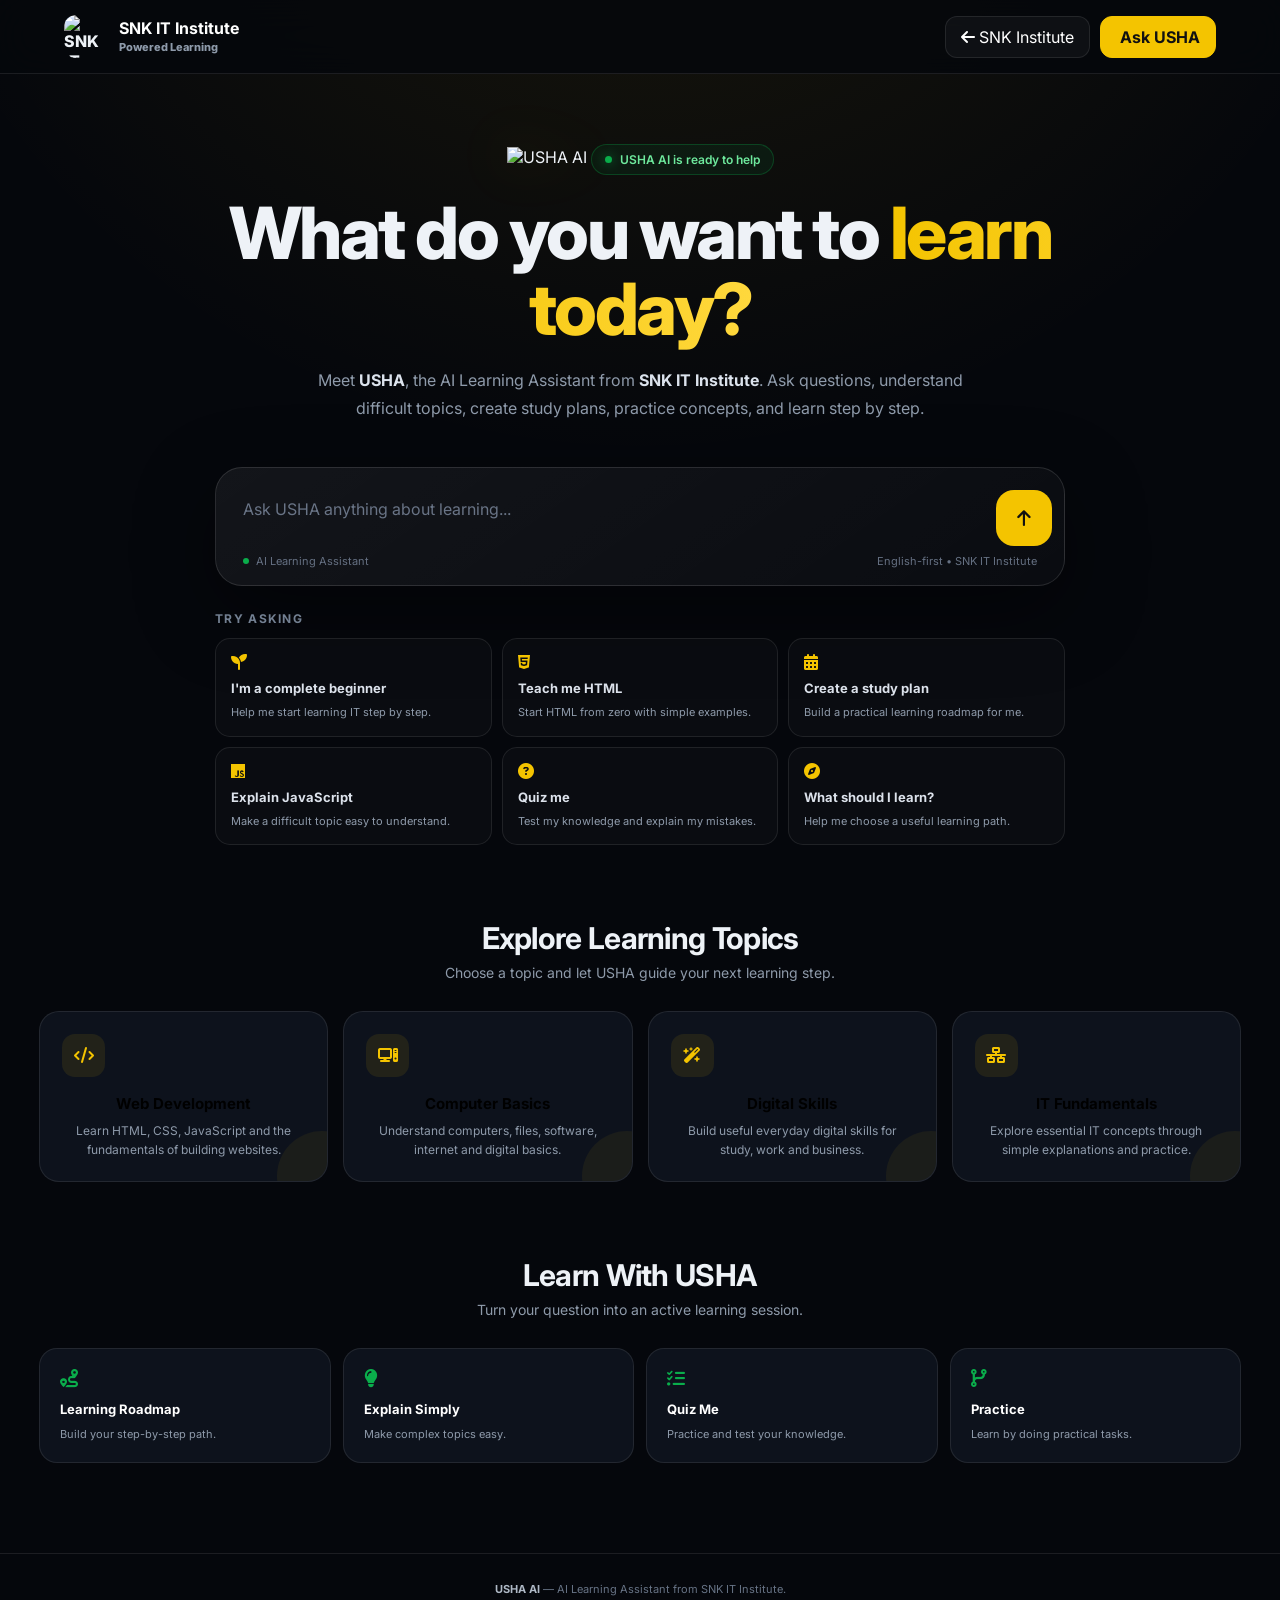
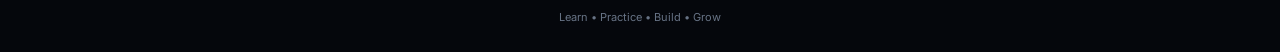
==== usha.html @ 37fba4f7 "Create usha.html" ====
<!DOCTYPE html>
<html lang="en">
<head>
  <meta charset="UTF-8">
  <meta name="viewport" content="width=device-width, initial-scale=1.0">

  <title>USHA AI — SNK IT Institute</title>

  <meta
    name="description"
    content="USHA AI is the AI Learning Assistant from SNK IT Institute."
  >

  <link rel="icon"
    href="https://github.com/yourdocuments/products/blob/main/ushaicon.svg?raw=true"
  >

  <!-- Google Fonts -->
  <link rel="preconnect" href="https://fonts.googleapis.com">
  <link rel="preconnect" href="https://fonts.gstatic.com" crossorigin>

  <link
    href="https://fonts.googleapis.com/css2?family=Hind+Siliguri:wght@400;500;600;700&family=Inter:wght@400;500;600;700;800&display=swap"
    rel="stylesheet"
  >

  <!-- Font Awesome -->
  <link
    rel="stylesheet"
    href="https://cdnjs.cloudflare.com/ajax/libs/font-awesome/6.5.2/css/all.min.css"
  >

  <style>
    :root {
      --bg: #05070c;
      --bg-soft: #090d15;
      --panel: #0d121c;
      --panel-2: #111824;
      --border: rgba(255,255,255,0.09);

      --yellow: #f4c400;
      --yellow-soft: #ffd83d;

      --green: #0aad4b;
      --green-dark: #078d3d;

      --white: #ffffff;
      --text: #eef2f7;
      --muted: #8e9aaa;

      --shadow:
        0 25px 80px rgba(0,0,0,0.45);

      --radius: 24px;
    }

    * {
      box-sizing: border-box;
      margin: 0;
      padding: 0;
    }

    html {
      scroll-behavior: smooth;
    }

    body {
      font-family: "Inter", "Hind Siliguri", sans-serif;
      background:
        radial-gradient(
          circle at 50% -20%,
          rgba(244,196,0,0.10),
          transparent 38%
        ),
        var(--bg);
      color: var(--text);
      min-height: 100vh;
      overflow-x: hidden;
    }

    button,
    input,
    textarea {
      font: inherit;
    }

    button {
      cursor: pointer;
    }

    a {
      color: inherit;
      text-decoration: none;
    }

    /* =========================
       TOP HEADER
    ========================== */

    .top-header {
      height: 74px;
      display: flex;
      align-items: center;
      justify-content: space-between;
      padding: 0 5%;
      border-bottom: 1px solid var(--border);
      background: rgba(5,7,12,0.86);
      backdrop-filter: blur(18px);
      position: sticky;
      top: 0;
      z-index: 1000;
    }

    .brand {
      display: flex;
      align-items: center;
      gap: 12px;
      font-weight: 800;
    }

    .brand-logo {
      width: 43px;
      height: 43px;
      object-fit: contain;
      border-radius: 12px;
    }

    .brand-text {
      display: flex;
      flex-direction: column;
      line-height: 1.1;
    }

    .brand-text strong {
      font-size: 16px;
      color: var(--white);
    }

    .brand-text span {
      font-size: 11px;
      color: var(--muted);
      margin-top: 4px;
    }

    .header-actions {
      display: flex;
      align-items: center;
      gap: 10px;
    }

    .header-btn {
      border: 1px solid var(--border);
      background: rgba(255,255,255,0.04);
      color: var(--white);
      border-radius: 12px;
      padding: 10px 15px;
      transition: 0.25s;
    }

    .header-btn:hover {
      border-color: rgba(244,196,0,0.45);
      background: rgba(244,196,0,0.08);
    }

    .header-btn.yellow {
      background: var(--yellow);
      color: #111;
      border-color: var(--yellow);
      font-weight: 700;
    }

    /* =========================
       HERO
    ========================== */

    .usha-main {
      max-width: 1250px;
      margin: auto;
      padding: 70px 24px 90px;
    }

    .hero {
      text-align: center;
      max-width: 900px;
      margin: auto;
    }

    .usha-avatar-large {
      width: 92px;
      height: 92px;
      object-fit: contain;
      margin-bottom: 22px;
      filter:
        drop-shadow(0 0 25px rgba(244,196,0,0.18));
    }

    .online-pill {
      display: inline-flex;
      align-items: center;
      gap: 8px;
      padding: 7px 13px;
      border: 1px solid rgba(10,173,75,0.28);
      background: rgba(10,173,75,0.08);
      color: #6ee99d;
      border-radius: 999px;
      font-size: 12px;
      font-weight: 600;
      margin-bottom: 20px;
    }

    .online-dot {
      width: 7px;
      height: 7px;
      background: var(--green);
      border-radius: 50%;
      box-shadow: 0 0 12px rgba(10,173,75,0.8);
    }

    .hero h1 {
      font-size: clamp(38px, 6vw, 72px);
      line-height: 1.05;
      letter-spacing: -2.5px;
      font-weight: 800;
      margin-bottom: 20px;
    }

    .hero h1 span {
      background: linear-gradient(
        90deg,
        var(--yellow),
        var(--yellow-soft)
      );
      -webkit-background-clip: text;
      background-clip: text;
      color: transparent;
    }

    .hero-description {
      color: var(--muted);
      max-width: 690px;
      margin: auto;
      line-height: 1.75;
      font-size: 16px;
    }

    .hero-description strong {
      color: #dce3ed;
    }

    /* =========================
       ASK BOX
    ========================== */

    .ask-section {
      max-width: 850px;
      margin: 45px auto 0;
    }

    .ask-box {
      background:
        linear-gradient(
          145deg,
          rgba(255,255,255,0.06),
          rgba(255,255,255,0.025)
        );
      border: 1px solid rgba(255,255,255,0.12);
      border-radius: 27px;
      padding: 12px;
      box-shadow: var(--shadow);
      transition: 0.3s;
    }

    .ask-box:focus-within {
      border-color: rgba(244,196,0,0.45);
      box-shadow:
        0 25px 90px rgba(0,0,0,0.55),
        0 0 0 4px rgba(244,196,0,0.05);
    }

    .ask-input-row {
      display: flex;
      gap: 10px;
      align-items: flex-end;
    }

    #mainQuestion {
      width: 100%;
      min-height: 66px;
      max-height: 170px;
      resize: none;
      background: transparent;
      border: none;
      outline: none;
      color: var(--white);
      padding: 17px 15px;
      line-height: 1.5;
      font-size: 16px;
    }

    #mainQuestion::placeholder {
      color: #697486;
    }

    .ask-button {
      flex-shrink: 0;
      width: 56px;
      height: 56px;
      border: none;
      border-radius: 18px;
      background: var(--yellow);
      color: #111;
      font-size: 18px;
      transition: 0.25s;
    }

    .ask-button:hover {
      background: var(--yellow-soft);
      transform: translateY(-2px);
    }

    .ask-footer {
      display: flex;
      justify-content: space-between;
      align-items: center;
      padding: 8px 15px 5px;
      color: #657082;
      font-size: 11px;
    }

    .ask-footer-left {
      display: flex;
      align-items: center;
      gap: 7px;
    }

    .mini-green-dot {
      width: 6px;
      height: 6px;
      background: var(--green);
      border-radius: 50%;
    }

    /* =========================
       SUGGESTIONS
    ========================== */

    .suggestions {
      margin-top: 25px;
    }

    .section-label {
      color: #738092;
      font-size: 12px;
      text-transform: uppercase;
      letter-spacing: 1.3px;
      margin-bottom: 12px;
      font-weight: 700;
    }

    .suggestion-grid {
      display: grid;
      grid-template-columns: repeat(3, 1fr);
      gap: 10px;
    }

    .suggestion {
      text-align: left;
      border: 1px solid var(--border);
      background: rgba(255,255,255,0.025);
      color: #dce2eb;
      border-radius: 15px;
      padding: 15px;
      min-height: 78px;
      transition: 0.25s;
    }

    .suggestion:hover {
      background: rgba(244,196,0,0.06);
      border-color: rgba(244,196,0,0.25);
      transform: translateY(-2px);
    }

    .suggestion i {
      color: var(--yellow);
      margin-bottom: 10px;
      display: block;
    }

    .suggestion strong {
      display: block;
      font-size: 13px;
      margin-bottom: 4px;
    }

    .suggestion span {
      color: var(--muted);
      font-size: 11px;
      line-height: 1.4;
    }

    /* =========================
       TOPICS
    ========================== */

    .topics-section {
      margin-top: 75px;
    }

    .section-heading {
      text-align: center;
      margin-bottom: 30px;
    }

    .section-heading h2 {
      font-size: 30px;
      margin-bottom: 8px;
      letter-spacing: -0.7px;
    }

    .section-heading p {
      color: var(--muted);
      font-size: 14px;
    }

    .topic-grid {
      display: grid;
      grid-template-columns: repeat(4, 1fr);
      gap: 15px;
    }

    .topic-card {
      background: var(--panel);
      border: 1px solid var(--border);
      border-radius: 20px;
      padding: 22px;
      min-height: 170px;
      transition: 0.3s;
      position: relative;
      overflow: hidden;
    }

    .topic-card::after {
      content: "";
      position: absolute;
      width: 90px;
      height: 90px;
      right: -40px;
      bottom: -40px;
      border-radius: 50%;
      background: rgba(244,196,0,0.06);
    }

    .topic-card:hover {
      transform: translateY(-4px);
      border-color: rgba(244,196,0,0.25);
    }

    .topic-icon {
      width: 43px;
      height: 43px;
      border-radius: 13px;
      display: flex;
      align-items: center;
      justify-content: center;
      background: rgba(244,196,0,0.09);
      color: var(--yellow);
      margin-bottom: 17px;
    }

    .topic-card h3 {
      font-size: 15px;
      margin-bottom: 8px;
    }

    .topic-card p {
      color: var(--muted);
      font-size: 12px;
      line-height: 1.6;
    }

    /* =========================
       LEARNING ACTIONS
    ========================== */

    .actions-section {
      margin-top: 75px;
    }

    .action-grid {
      display: grid;
      grid-template-columns: repeat(4, 1fr);
      gap: 12px;
    }

    .learning-action {
      border: 1px solid var(--border);
      background: var(--panel);
      color: var(--white);
      padding: 20px;
      border-radius: 18px;
      text-align: left;
      transition: 0.25s;
    }

    .learning-action:hover {
      border-color: rgba(10,173,75,0.35);
      background: rgba(10,173,75,0.05);
    }

    .learning-action i {
      color: var(--green);
      font-size: 18px;
      margin-bottom: 13px;
    }

    .learning-action strong {
      display: block;
      font-size: 13px;
      margin-bottom: 5px;
    }

    .learning-action span {
      color: var(--muted);
      font-size: 11px;
    }

    /* =========================
       RECENT QUESTIONS
    ========================== */

    .recent-section {
      margin-top: 75px;
      display: none;
    }

    .recent-section.visible {
      display: block;
    }

    .recent-list {
      display: grid;
      gap: 10px;
    }

    .recent-item {
      display: flex;
      align-items: center;
      gap: 13px;
      background: var(--panel);
      border: 1px solid var(--border);
      padding: 14px;
      border-radius: 15px;
      cursor: pointer;
      transition: 0.2s;
    }

    .recent-item:hover {
      border-color: rgba(244,196,0,0.25);
    }

    .recent-icon {
      width: 36px;
      height: 36px;
      flex-shrink: 0;
      border-radius: 11px;
      background: rgba(244,196,0,0.08);
      color: var(--yellow);
      display: flex;
      align-items: center;
      justify-content: center;
    }

    .recent-question {
      font-size: 13px;
      color: #dce3ec;
      white-space: nowrap;
      overflow: hidden;
      text-overflow: ellipsis;
    }

    /* =========================
       CHAT OVERLAY
    ========================== */

    .chat-overlay {
      position: fixed;
      inset: 0;
      background: rgba(0,0,0,0.72);
      backdrop-filter: blur(10px);
      z-index: 5000;
      display: none;
      align-items: center;
      justify-content: center;
      padding: 25px;
    }

    .chat-overlay.active {
      display: flex;
    }

    .chat-window {
      width: min(950px, 100%);
      height: min(720px, 92vh);
      background: #0a0e15;
      border: 1px solid rgba(255,255,255,0.11);
      border-radius: 27px;
      overflow: hidden;
      box-shadow:
        0 35px 120px rgba(0,0,0,0.65);
      display: flex;
      flex-direction: column;
    }

    .chat-header {
      min-height: 72px;
      padding: 12px 18px;
      display: flex;
      align-items: center;
      justify-content: space-between;
      border-bottom: 1px solid var(--border);
      background: rgba(255,255,255,0.025);
    }

    .chat-brand {
      display: flex;
      align-items: center;
      gap: 11px;
    }

    .chat-avatar {
      width: 45px;
      height: 45px;
      object-fit: contain;
      border-radius: 12px;
    }

    .chat-title strong {
      display: block;
      font-size: 14px;
    }

    .chat-title span {
      display: flex;
      align-items: center;
      gap: 6px;
      color: #65db91;
      font-size: 10px;
      margin-top: 4px;
    }

    .chat-online {
      width: 6px;
      height: 6px;
      background: var(--green);
      border-radius: 50%;
    }

    .chat-header-actions {
      display: flex;
      gap: 7px;
    }

    .icon-button {
      width: 38px;
      height: 38px;
      border: 1px solid var(--border);
      background: rgba(255,255,255,0.04);
      color: #b7c0cd;
      border-radius: 11px;
      transition: 0.2s;
    }

    .icon-button:hover {
      color: white;
      background: rgba(255,255,255,0.08);
    }

    .icon-button.close:hover {
      color: #ff7777;
    }

    .chat-content {
      flex: 1;
      min-height: 0;
      display: flex;
    }

    .chat-side {
      width: 245px;
      border-right: 1px solid var(--border);
      padding: 18px;
      overflow-y: auto;
      background: rgba(255,255,255,0.015);
    }

    .chat-side-title {
      font-size: 10px;
      color: #697586;
      text-transform: uppercase;
      letter-spacing: 1px;
      margin-bottom: 11px;
      font-weight: 700;
    }

    .side-prompt {
      width: 100%;
      text-align: left;
      border: 1px solid var(--border);
      background: rgba(255,255,255,0.025);
      color: #cbd3df;
      padding: 11px;
      border-radius: 11px;
      margin-bottom: 7px;
      font-size: 11px;
      line-height: 1.4;
      transition: 0.2s;
    }

    .side-prompt:hover {
      border-color: rgba(244,196,0,0.25);
      color: white;
    }

    .chat-area {
      flex: 1;
      min-width: 0;
      display: flex;
      flex-direction: column;
    }

    .messages {
      flex: 1;
      overflow-y: auto;
      padding: 25px;
      scroll-behavior: smooth;
    }

    .message {
      display: flex;
      margin-bottom: 18px;
      animation: messageIn 0.25s ease;
    }

    @keyframes messageIn {
      from {
        opacity: 0;
        transform: translateY(7px);
      }

      to {
        opacity: 1;
        transform: translateY(0);
      }
    }

    .message.user {
      justify-content: flex-end;
    }

    .message-inner {
      max-width: 78%;
      display: flex;
      gap: 10px;
    }

    .message.user .message-inner {
      flex-direction: row-reverse;
    }

    .message-avatar {
      width: 32px;
      height: 32px;
      flex-shrink: 0;
      border-radius: 9px;
      object-fit: contain;
      background: rgba(255,255,255,0.04);
    }

    .message-bubble {
      background: #121925;
      border: 1px solid var(--border);
      border-radius: 16px;
      border-top-left-radius: 5px;
      padding: 12px 14px;
      color: #dfe6ef;
      line-height: 1.65;
      font-size: 13px;
    }

    .message.user .message-bubble {
      background: var(--yellow);
      color: #111;
      border-color: var(--yellow);
      border-radius: 16px;
      border-top-right-radius: 5px;
    }

    .message-bubble strong {
      color: white;
    }

    .message.user .message-bubble strong {
      color: #111;
    }

    .message-bubble ul {
      margin: 8px 0 4px 18px;
    }

    .message-bubble li {
      margin-bottom: 4px;
    }

    .message-time {
      font-size: 9px;
      color: #697586;
      margin-top: 5px;
    }

    .message.user .message-time {
      text-align: right;
    }

    /* =========================
       LEARNING CARD INSIDE CHAT
    ========================== */

    .learning-card {
      margin-top: 12px;
      background: rgba(244,196,0,0.055);
      border: 1px solid rgba(244,196,0,0.18);
      border-radius: 14px;
      padding: 13px;
    }

    .learning-card-title {
      font-weight: 700;
      font-size: 12px;
      color: var(--yellow-soft);
      margin-bottom: 7px;
    }

    .learning-card p {
      font-size: 11px;
      color: #aeb8c6;
      line-height: 1.5;
    }

    .chat-action-row {
      display: flex;
      flex-wrap: wrap;
      gap: 7px;
      margin-top: 10px;
    }

    .chat-action {
      border: 1px solid rgba(255,255,255,0.1);
      background: rgba(255,255,255,0.04);
      color: #dbe2ec;
      padding: 7px 10px;
      border-radius: 9px;
      font-size: 10px;
      transition: 0.2s;
    }

    .chat-action:hover {
      background: rgba(10,173,75,0.08);
      border-color: rgba(10,173,75,0.25);
    }

    /* =========================
       TYPING
    ========================== */

    .typing {
      display: none;
      align-items: center;
      gap: 5px;
      color: #788497;
      font-size: 11px;
      margin: 0 0 15px 42px;
    }

    .typing.active {
      display: flex;
    }

    .typing-dot {
      width: 5px;
      height: 5px;
      background: #7b8797;
      border-radius: 50%;
      animation: typing 1s infinite;
    }

    .typing-dot:nth-child(2) {
      animation-delay: 0.15s;
    }

    .typing-dot:nth-child(3) {
      animation-delay: 0.3s;
    }

    @keyframes typing {
      0%, 60%, 100% {
        transform: translateY(0);
      }

      30% {
        transform: translateY(-4px);
      }
    }

    /* =========================
       CHAT INPUT
    ========================== */

    .chat-input-wrap {
      padding: 14px 18px 17px;
      border-top: 1px solid var(--border);
      background: rgba(255,255,255,0.018);
    }

    .chat-input-box {
      display: flex;
      align-items: flex-end;
      gap: 8px;
      border: 1px solid var(--border);
      background: #0e141e;
      border-radius: 15px;
      padding: 7px;
    }

    #chatInput {
      flex: 1;
      min-width: 0;
      min-height: 42px;
      max-height: 120px;
      resize: none;
      border: none;
      outline: none;
      background: transparent;
      color: white;
      padding: 11px;
      line-height: 1.5;
      font-size: 13px;
    }

    #chatInput::placeholder {
      color: #687386;
    }

    .send-chat {
      width: 42px;
      height: 42px;
      border: none;
      border-radius: 11px;
      background: var(--yellow);
      color: #111;
      flex-shrink: 0;
    }

    .send-chat:hover {
      background: var(--yellow-soft);
    }

    .chat-disclaimer {
      color: #596575;
      text-align: center;
      font-size: 9px;
      margin-top: 7px;
    }

    /* =========================
       FOOTER
    ========================== */

    footer {
      border-top: 1px solid var(--border);
      padding: 28px 20px;
      text-align: center;
      color: #677385;
      font-size: 11px;
    }

    footer strong {
      color: #aeb8c5;
    }

    /* =========================
       MOBILE
    ========================== */

    @media (max-width: 900px) {

      .topic-grid {
        grid-template-columns: repeat(2, 1fr);
      }

      .action-grid {
        grid-template-columns: repeat(2, 1fr);
      }

      .chat-side {
        display: none;
      }
    }

    @media (max-width: 650px) {

      .top-header {
        height: 65px;
        padding: 0 16px;
      }

      .brand-logo {
        width: 38px;
        height: 38px;
      }

      .brand-text strong {
        font-size: 13px;
      }

      .brand-text span {
        font-size: 9px;
      }

      .header-btn {
        padding: 8px 10px;
        font-size: 11px;
      }

      .header-btn:first-child {
        display: none;
      }

      .usha-main {
        padding: 50px 15px 65px;
      }

      .hero h1 {
        letter-spacing: -1.5px;
      }

      .hero-description {
        font-size: 14px;
      }

      .ask-section {
        margin-top: 32px;
      }

      .suggestion-grid {
        grid-template-columns: 1fr;
      }

      .suggestion {
        min-height: auto;
      }

      .topic-grid {
        grid-template-columns: 1fr;
      }

      .action-grid {
        grid-template-columns: 1fr 1fr;
      }

      .chat-overlay {
        padding: 0;
      }

      .chat-window {
        width: 100%;
        height: 100%;
        max-height: none;
        border-radius: 0;
        border: none;
      }

      .messages {
        padding: 18px 13px;
      }

      .message-inner {
        max-width: 88%;
      }

      .chat-input-wrap {
        padding: 10px;
      }

      .chat-header {
        min-height: 65px;
      }
    }

    @media (max-width: 420px) {

      .action-grid {
        grid-template-columns: 1fr;
      }

      .usha-avatar-large {
        width: 78px;
        height: 78px;
      }

      .hero h1 {
        font-size: 38px;
      }
    }

    /* =========================
       SCROLLBAR
    ========================== */

    ::-webkit-scrollbar {
      width: 7px;
      height: 7px;
    }

    ::-webkit-scrollbar-track {
      background: transparent;
    }

    ::-webkit-scrollbar-thumb {
      background: #252e3b;
      border-radius: 20px;
    }

    ::-webkit-scrollbar-thumb:hover {
      background: #343f50;
    }
  </style>
</head>

<body>

  <!-- =========================
       HEADER
  ========================== -->

  <header class="top-header">

    <a href="index.html" class="brand">

      <img
        class="brand-logo"
        src="https://github.com/yourdocuments/products/blob/main/snk%20itlogo%20tn.svg?raw=true"
        alt="SNK IT Institute"
      >

      <div class="brand-text">
        <strong>SNK IT Institute</strong>
        <span>Powered Learning</span>
      </div>

    </a>

    <div class="header-actions">

      <button
        class="header-btn"
        onclick="goBackToSNK()"
      >
        <i class="fa-solid fa-arrow-left"></i>
        SNK Institute
      </button>

      <button
        class="header-btn yellow"
        onclick="openUSHA()"
      >
        <i class="fa-solid fa-sparkles"></i>
        Ask USHA
      </button>

    </div>

  </header>


  <!-- =========================
       MAIN
  ========================== -->

  <main class="usha-main">

    <!-- HERO -->

    <section class="hero">

      <img
        class="usha-avatar-large"
        src="https://github.com/yourdocuments/products/blob/main/ushaicon.svg?raw=true"
        alt="USHA AI"
      >

      <div class="online-pill">
        <span class="online-dot"></span>
        USHA AI is ready to help
      </div>

      <h1>
        What do you want to
        <span>learn today?</span>
      </h1>

      <p class="hero-description">
        Meet <strong>USHA</strong>, the AI Learning Assistant from
        <strong>SNK IT Institute</strong>.
        Ask questions, understand difficult topics, create study plans,
        practice concepts, and learn step by step.
      </p>

    </section>


    <!-- ASK BOX -->

    <section class="ask-section">

      <div class="ask-box">

        <div class="ask-input-row">

          <textarea
            id="mainQuestion"
            rows="1"
            placeholder="Ask USHA anything about learning..."
            aria-label="Ask USHA a question"
          ></textarea>

          <button
            class="ask-button"
            onclick="askFromMain()"
            aria-label="Ask USHA"
          >
            <i class="fa-solid fa-arrow-up"></i>
          </button>

        </div>

        <div class="ask-footer">

          <div class="ask-footer-left">
            <span class="mini-green-dot"></span>
            <span>AI Learning Assistant</span>
          </div>

          <span>English-first • SNK IT Institute</span>

        </div>

      </div>


      <!-- SUGGESTIONS -->

      <div class="suggestions">

        <div class="section-label">
          Try asking
        </div>

        <div class="suggestion-grid">

          <button
            class="suggestion"
            onclick="useSuggestion('I am a complete beginner. How should I start learning IT?')"
          >
            <i class="fa-solid fa-seedling"></i>
            <strong>I'm a complete beginner</strong>
            <span>Help me start learning IT step by step.</span>
          </button>


          <button
            class="suggestion"
            onclick="useSuggestion('Teach me HTML from the beginning.')"
          >
            <i class="fa-brands fa-html5"></i>
            <strong>Teach me HTML</strong>
            <span>Start HTML from zero with simple examples.</span>
          </button>


          <button
            class="suggestion"
            onclick="useSuggestion('Create a simple study plan for learning web development.')"
          >
            <i class="fa-solid fa-calendar-days"></i>
            <strong>Create a study plan</strong>
            <span>Build a practical learning roadmap for me.</span>
          </button>


          <button
            class="suggestion"
            onclick="useSuggestion('Explain JavaScript in a very simple way.')"
          >
            <i class="fa-brands fa-js"></i>
            <strong>Explain JavaScript</strong>
            <span>Make a difficult topic easy to understand.</span>
          </button>


          <button
            class="suggestion"
            onclick="useSuggestion('Quiz me on basic computer knowledge.')"
          >
            <i class="fa-solid fa-circle-question"></i>
            <strong>Quiz me</strong>
            <span>Test my knowledge and explain my mistakes.</span>
          </button>


          <button
            class="suggestion"
            onclick="useSuggestion('Help me choose what I should learn first.')"
          >
            <i class="fa-solid fa-compass"></i>
            <strong>What should I learn?</strong>
            <span>Help me choose a useful learning path.</span>
          </button>

        </div>

      </div>

    </section>


    <!-- TOPICS -->

    <section class="topics-section">

      <div class="section-heading">

        <h2>Explore Learning Topics</h2>

        <p>
          Choose a topic and let USHA guide your next learning step.
        </p>

      </div>


      <div class="topic-grid">

        <button
          class="topic-card"
          onclick="topicAsk('Web Development')"
        >

          <div class="topic-icon">
            <i class="fa-solid fa-code"></i>
          </div>

          <h3>Web Development</h3>

          <p>
            Learn HTML, CSS, JavaScript and the fundamentals of building websites.
          </p>

        </button>


        <button
          class="topic-card"
          onclick="topicAsk('Computer Basics')"
        >

          <div class="topic-icon">
            <i class="fa-solid fa-computer"></i>
          </div>

          <h3>Computer Basics</h3>

          <p>
            Understand computers, files, software, internet and digital basics.
          </p>

        </button>


        <button
          class="topic-card"
          onclick="topicAsk('Digital Skills')"
        >

          <div class="topic-icon">
            <i class="fa-solid fa-wand-magic-sparkles"></i>
          </div>

          <h3>Digital Skills</h3>

          <p>
            Build useful everyday digital skills for study, work and business.
          </p>

        </button>


        <button
          class="topic-card"
          onclick="topicAsk('IT Fundamentals')"
        >

          <div class="topic-icon">
            <i class="fa-solid fa-network-wired"></i>
          </div>

          <h3>IT Fundamentals</h3>

          <p>
            Explore essential IT concepts through simple explanations and practice.
          </p>

        </button>

      </div>

    </section>


    <!-- LEARNING ACTIONS -->

    <section class="actions-section">

      <div class="section-heading">

        <h2>Learn With USHA</h2>

        <p>
          Turn your question into an active learning session.
        </p>

      </div>


      <div class="action-grid">

        <button
          class="learning-action"
          onclick="useSuggestion('Create a personalized learning roadmap for me.')"
        >
          <i class="fa-solid fa-route"></i>
          <strong>Learning Roadmap</strong>
          <span>Build your step-by-step path.</span>
        </button>


        <button
          class="learning-action"
          onclick="useSuggestion('Explain this topic to me like I am a beginner.')"
        >
          <i class="fa-solid fa-lightbulb"></i>
          <strong>Explain Simply</strong>
          <span>Make complex topics easy.</span>
        </button>


        <button
          class="learning-action"
          onclick="useSuggestion('Quiz me and give me feedback after each answer.')"
        >
          <i class="fa-solid fa-list-check"></i>
          <strong>Quiz Me</strong>
          <span>Practice and test your knowledge.</span>
        </button>


        <button
          class="learning-action"
          onclick="useSuggestion('Give me a practical exercise to practice what I learned.')"
        >
          <i class="fa-solid fa-code-branch"></i>
          <strong>Practice</strong>
          <span>Learn by doing practical tasks.</span>
        </button>

      </div>

    </section>


    <!-- RECENT -->

    <section
      class="recent-section"
      id="recentSection"
    >

      <div class="section-heading">

        <h2>Recent Questions</h2>

        <p>
          Continue from something you asked USHA before.
        </p>

      </div>

      <div
        class="recent-list"
        id="recentList"
      ></div>

    </section>

  </main>


  <!-- =========================
       FOOTER
  ========================== -->

  <footer>

    <strong>USHA AI</strong>
    — AI Learning Assistant from SNK IT Institute.

    <br><br>

    Learn • Practice • Build • Grow

  </footer>


  <!-- =========================
       CHAT OVERLAY
  ========================== -->

  <div
    class="chat-overlay"
    id="chatOverlay"
    onclick="overlayClick(event)"
  >

    <div class="chat-window">

      <!-- CHAT HEADER -->

      <div class="chat-header">

        <div class="chat-brand">

          <img
            class="chat-avatar"
            src="https://github.com/yourdocuments/products/blob/main/ushaicon.svg?raw=true"
            alt="USHA"
          >

          <div class="chat-title">

            <strong>USHA AI</strong>

            <span>
              <span class="chat-online"></span>
              AI Learning Assistant
            </span>

          </div>

        </div>


        <div class="chat-header-actions">

          <button
            class="icon-button"
            onclick="clearChat()"
            title="Clear chat"
          >
            <i class="fa-solid fa-trash"></i>
          </button>

          <button
            class="icon-button close"
            onclick="closeUSHA()"
            title="Close"
          >
            <i class="fa-solid fa-xmark"></i>
          </button>

        </div>

      </div>


      <!-- CHAT CONTENT -->

      <div class="chat-content">

        <!-- SIDE PROMPTS -->

        <aside class="chat-side">

          <div class="chat-side-title">
            Learn with USHA
          </div>


          <button
            class="side-prompt"
            onclick="quickChat('Create a study plan for me.')"
          >
            <i class="fa-solid fa-calendar-days"></i>
            Create a study plan
          </button>


          <button
            class="side-prompt"
            onclick="quickChat('Teach me HTML from zero.')"
          >
            <i class="fa-brands fa-html5"></i>
            Teach me HTML
          </button>


          <button
            class="side-prompt"
            onclick="quickChat('Explain JavaScript simply.')"
          >
            <i class="fa-brands fa-js"></i>
            Explain JavaScript
          </button>


          <button
            class="side-prompt"
            onclick="quickChat('Quiz me on computer basics.')"
          >
            <i class="fa-solid fa-circle-question"></i>
            Quiz me
          </button>


          <button
            class="side-prompt"
            onclick="quickChat('Give me a practical IT exercise.')"
          >
            <i class="fa-solid fa-laptop-code"></i>
            Give me practice
          </button>


          <button
            class="side-prompt"
            onclick="quickChat('I am a beginner. What should I learn first?')"
          >
            <i class="fa-solid fa-route"></i>
            Beginner roadmap
          </button>

        </aside>


        <!-- CHAT AREA -->

        <section class="chat-area">

          <div
            class="messages"
            id="messages"
          ></div>


          <div
            class="typing"
            id="typing"
          >
            <span>USHA is thinking</span>

            <span class="typing-dot"></span>
            <span class="typing-dot"></span>
            <span class="typing-dot"></span>
          </div>


          <!-- CHAT INPUT -->

          <div class="chat-input-wrap">

            <div class="chat-input-box">

              <textarea
                id="chatInput"
                rows="1"
                placeholder="Ask USHA a learning question..."
                aria-label="Chat with USHA"
              ></textarea>

              <button
                class="send-chat"
                onclick="sendChat()"
                aria-label="Send message"
              >
                <i class="fa-solid fa-arrow-up"></i>
              </button>

            </div>

            <div class="chat-disclaimer">
              USHA currently uses a smart learning demo brain.
              Real AI/API integration can be connected later.
            </div>

          </div>

        </section>

      </div>

    </div>

  </div>


  <!-- =========================
       JAVASCRIPT
  ========================== -->

  <script>

    /* =========================
       LINKS
    ========================== */

    const USHA_LINKS = {

      snk:
        "https://snkitinstitute.github.io",

      freeCourse:
        "https://snkguideup.github.io",

      zoom:
        "https://us05web.zoom.us/j/84311190995?pwd=d0j0VRyKL6Zxg5qN6rIaxAJb9Dk8rf.1",

      whatsapp:
        "https://wa.me/8801636363801",

      freePlaylist:
        "https://www.youtube.com/playlist?list=PLJe-RU9VQd38",

      paidPlaylist:
        "https://www.youtube.com/playlist?list=PLfz6zuYhx-uU",

      facebook:
        "https://www.facebook.com/snkitinstitute",

      youtube:
        "https://www.youtube.com/@snkguideup",

      whatsappChannel:
        "https://whatsapp.com/channel/0029VbD6LlH6RGJJ1QsBN93x",

      shopping:
        "https://yourdocuments.github.io/shopingmela/",

      shoppingGroup:
        "https://www.facebook.com/groups/shopingnmela"

    };


    /* =========================
       DOM
    ========================== */

    const overlay =
      document.getElementById("chatOverlay");

    const messages =
      document.getElementById("messages");

    const chatInput =
      document.getElementById("chatInput");

    const mainQuestion =
      document.getElementById("mainQuestion");

    const typing =
      document.getElementById("typing");

    const recentSection =
      document.getElementById("recentSection");

    const recentList =
      document.getElementById("recentList");


    /* =========================
       STORAGE
    ========================== */

    const CHAT_STORAGE =
      "ushaAIChatHistory_v2";

    const RECENT_STORAGE =
      "ushaAIRecentQuestions_v2";


    /* =========================
       OPEN USHA
    ========================== */

    function openUSHA(question = "") {

      overlay.classList.add("active");

      document.body.style.overflow = "hidden";

      if (!messages.children.length) {
        loadChat();
      }

      setTimeout(() => {

        if (question) {

          chatInput.value = question;

          sendChat();

        } else {

          chatInput.focus();

        }

      }, 100);

    }


    /* =========================
       CLOSE USHA
    ========================== */

    function closeUSHA() {

      overlay.classList.remove("active");

      document.body.style.overflow = "";

    }


    /* =========================
       OVERLAY CLICK
    ========================== */

    function overlayClick(event) {

      if (event.target === overlay) {
        closeUSHA();
      }

    }


    /* =========================
       GO BACK
    ========================== */

    function goBackToSNK() {

      window.location.href = "index.html";

    }


    /* =========================
       MAIN ASK
    ========================== */

    function askFromMain() {

      const question =
        mainQuestion.value.trim();

      if (!question) {

        mainQuestion.focus();

        return;

      }

      openUSHA(question);

      mainQuestion.value = "";

      autoResize(mainQuestion);

    }


    /* =========================
       SUGGESTION
    ========================== */

    function useSuggestion(question) {

      mainQuestion.value = question;

      autoResize(mainQuestion);

      openUSHA(question);

    }


    /* =========================
       TOPIC
    ========================== */

    function topicAsk(topic) {

      const question =
        "I want to learn " +
        topic +
        ". Please create a beginner-friendly learning path for me.";

      openUSHA(question);

    }


    /* =========================
       QUICK CHAT
    ========================== */

    function quickChat(question) {

      chatInput.value = question;

      sendChat();

    }


    /* =========================
       ADD MESSAGE
    ========================== */

    function addMessage(
      text,
      sender = "usha",
      save = true
    ) {

      const wrapper =
        document.createElement("div");

      wrapper.className =
        "message " + sender;


      const inner =
        document.createElement("div");

      inner.className =
        "message-inner";


      const avatar =
        document.createElement("img");

      avatar.className =
        "message-avatar";

      avatar.src =
        sender === "usha"
          ? "https://github.com/yourdocuments/products/blob/main/ushaicon.svg?raw=true"
          : "https://github.com/yourdocuments/products/blob/main/snk%20itlogo%20tn.svg?raw=true";

      avatar.alt =
        sender === "usha"
          ? "USHA"
          : "You";


      const content =
        document.createElement("div");


      const bubble =
        document.createElement("div");

      bubble.className =
        "message-bubble";

      bubble.innerHTML =
        formatMessage(text);


      const time =
        document.createElement("div");

      time.className =
        "message-time";

      time.textContent =
        currentTime();


      content.appendChild(bubble);

      content.appendChild(time);

      inner.appendChild(avatar);

      inner.appendChild(content);

      wrapper.appendChild(inner);

      messages.appendChild(wrapper);


      if (save) {

        saveChatMessage(
          text,
          sender
        );

      }


      scrollMessages();

    }


    /* =========================
       FORMAT MESSAGE
    ========================== */

    function formatMessage(text) {

      let safe =
        escapeHTML(text);

      safe =
        safe.replace(
          /\*\*(.*?)\*\*/g,
          "<strong>$1</strong>"
        );


      safe =
        safe.replace(
          /\n/g,
          "<br>"
        );


      safe =
        safe.replace(
          /•/g,
          "<br>• "
        );


      return safe;

    }


    /* =========================
       ESCAPE HTML
    ========================== */

    function escapeHTML(value) {

      return value
        .replace(/&/g, "&amp;")
        .replace(/</g, "&lt;")
        .replace(/>/g, "&gt;")
        .replace(/"/g, "&quot;")
        .replace(/'/g, "&#039;");

    }


    /* =========================
       TIME
    ========================== */

    function currentTime() {

      return new Date().toLocaleTimeString(
        [],
        {
          hour: "2-digit",
          minute: "2-digit"
        }
      );

    }


    /* =========================
       CHAT STORAGE
    ========================== */

    function saveChatMessage(
      text,
      sender
    ) {

      let history = [];

      try {

        history =
          JSON.parse(
            localStorage.getItem(
              CHAT_STORAGE
            )
          ) || [];

      } catch {

        history = [];

      }


      history.push({

        text,
        sender,
        time: Date.now()

      });


      if (history.length > 80) {

        history =
          history.slice(-80);

      }


      localStorage.setItem(
        CHAT_STORAGE,
        JSON.stringify(history)
      );

    }


    /* =========================
       LOAD CHAT
    ========================== */

    function loadChat() {

      messages.innerHTML = "";


      let history = [];

      try {

        history =
          JSON.parse(
            localStorage.getItem(
              CHAT_STORAGE
            )
          ) || [];

      } catch {

        history = [];

      }


      if (!history.length) {

        addWelcomeMessage();

        return;

      }


      history.forEach(item => {

        addMessage(
          item.text,
          item.sender,
          false
        );

      });

    }


    /* =========================
       WELCOME
    ========================== */

    function addWelcomeMessage() {

      const welcome = `
**Hi! I'm USHA 👋**

Your AI Learning Assistant from **SNK IT Institute**.

I can help you:

• Understand difficult topics
• Learn step by step
• Create study plans
• Practice with exercises
• Take quizzes
• Choose your next learning topic

What would you like to learn today?
      `;

      addMessage(
        welcome,
        "usha",
        true
      );

    }


    /* =========================
       CLEAR CHAT
    ========================== */

    function clearChat() {

      const confirmed =
        confirm(
          "Clear your USHA conversation?"
        );

      if (!confirmed) return;


      localStorage.removeItem(
        CHAT_STORAGE
      );

      messages.innerHTML = "";

      addWelcomeMessage();

    }


    /* =========================
       SAVE RECENT QUESTION
    ========================== */

    function saveRecentQuestion(
      question
    ) {

      let recent = [];

      try {

        recent =
          JSON.parse(
            localStorage.getItem(
              RECENT_STORAGE
            )
          ) || [];

      } catch {

        recent = [];

      }


      recent =
        recent.filter(
          item =>
            item.toLowerCase() !==
            question.toLowerCase()
        );


      recent.unshift(question);


      recent =
        recent.slice(0, 6);


      localStorage.setItem(
        RECENT_STORAGE,
        JSON.stringify(recent)
      );


      renderRecent();

    }


    /* =========================
       RENDER RECENT
    ========================== */

    function renderRecent() {

      let recent = [];

      try {

        recent =
          JSON.parse(
            localStorage.getItem(
              RECENT_STORAGE
            )
          ) || [];

      } catch {

        recent = [];

      }


      if (!recent.length) {

        recentSection.classList.remove(
          "visible"
        );

        return;

      }


      recentSection.classList.add(
        "visible"
      );


      recentList.innerHTML = "";


      recent.forEach(question => {

        const item =
          document.createElement("button");

        item.className =
          "recent-item";


        item.innerHTML = `

          <span class="recent-icon">
            <i class="fa-regular fa-message"></i>
          </span>

          <span class="recent-question">
            ${escapeHTML(question)}
          </span>

        `;


        item.onclick = () => {

          openUSHA(question);

        };


        recentList.appendChild(item);

      });

    }


    /* =========================
       SEND CHAT
    ========================== */

    function sendChat() {

      const question =
        chatInput.value.trim();


      if (!question) {

        chatInput.focus();

        return;

      }


      addMessage(
        question,
        "user",
        true
      );


      saveRecentQuestion(
        question
      );


      chatInput.value = "";

      autoResize(chatInput);


      typing.classList.add(
        "active"
      );


      scrollMessages();


      const delay =
        700 +
        Math.floor(
          Math.random() * 800
        );


      setTimeout(() => {

        typing.classList.remove(
          "active"
        );


        const reply =
          getUshaReply(question);


        addMessage(
          reply,
          "usha",
          true
        );


      }, delay);

    }


    /* =========================
       USHA SMART RESPONSE
    ========================== */

    function getUshaReply(
      question
    ) {

      const q =
        normalizeText(question);


      /* GREETING */

      if (
        q.includes("hello") ||
        q.includes("hi") ||
        q.includes("hey") ||
        q.includes("assalam") ||
        q.includes("good morning") ||
        q.includes("good evening")
      ) {

        return `
**Hello! 👋 I'm USHA.**

I'm here to help you learn with SNK IT Institute.

You can ask me to explain a topic, create a study plan, give you a quiz, or help you choose what to learn next.

**What would you like to learn?**
        `;

      }


      /* BEGINNER */

      if (
        q.includes("beginner") ||
        q.includes("start learning") ||
        q.includes("where should i start") ||
        q.includes("what should i learn first")
      ) {

        return `
**Great — let's start from the beginning. 🌱**

If you're new to IT, I suggest this learning path:

• **Step 1:** Computer & Internet Basics
• **Step 2:** HTML fundamentals
• **Step 3:** CSS fundamentals
• **Step 4:** JavaScript basics
• **Step 5:** Build small projects
• **Step 6:** Create a real website
• **Step 7:** Build your portfolio

Don't try to learn everything at once.

**Next step:** Tell me your current level and I can create a personalized roadmap for you.

<div class="learning-card">
  <div class="learning-card-title">
    Beginner Learning Mode
  </div>
  <p>
    Start small, practice regularly, and build projects as you learn.
  </p>

  <div class="chat-action-row">
    <button class="chat-action" onclick="quickChat('Create my beginner roadmap.')">
      Create Roadmap
    </button>

    <button class="chat-action" onclick="quickChat('Quiz me on computer basics.')">
      Quiz Me
    </button>
  </div>
</div>
        `;

      }


      /* HTML */

      if (
        q.includes("html") ||
        q.includes("web page") ||
        q.includes("website structure")
      ) {

        return `
**Let's learn HTML. 🌐**

HTML stands for **HyperText Markup Language**.

It is used to define the structure of a web page.

A very simple HTML page looks like this:

<div class="learning-card">
  <div class="learning-card-title">
    HTML Concept
  </div>

  <p>
    HTML gives your webpage its structure — headings, paragraphs, buttons, images, links and more.
  </p>
</div>

**Recommended learning order:**

• HTML document structure
• Headings and paragraphs
• Links
• Images
• Lists
• Buttons
• Forms
• Semantic HTML

**Want to continue?** Ask me: "Teach me HTML step by step."
        `;

      }


      /* CSS */

      if (
        q.includes("css") ||
        q.includes("design a website") ||
        q.includes("website design")
      ) {

        return `
**Let's talk about CSS. 🎨**

CSS controls the visual appearance of a webpage.

You can use CSS to control:

• Colors
• Fonts
• Spacing
• Layout
• Cards
• Buttons
• Responsive design
• Animations

A useful learning order is:

**HTML → CSS Basics → Flexbox → Grid → Responsive Design → Animation**

If you want, I can teach CSS from zero with small practical exercises.
        `;

      }


      /* JAVASCRIPT */

      if (
        q.includes("javascript") ||
        q.includes(" js ") ||
        q === "js"
      ) {

        return `
**JavaScript makes websites interactive. ⚡**

Think of it like this:

**HTML** → Structure  
**CSS** → Appearance  
**JavaScript** → Behavior

With JavaScript you can create:

• Interactive buttons
• Menus
• Forms
• Calculators
• Chat interfaces
• Dynamic content
• Web applications

For beginners, start with:

**Variables → Conditions → Functions → Arrays → Objects → DOM → Events**

Ask me **"Teach me JavaScript step by step"** if you want to begin.
        `;

      }


      /* STUDY PLAN */

      if (
        q.includes("study plan") ||
        q.includes("learning plan") ||
        q.includes("roadmap") ||
        q.includes("learning path")
      ) {

        return `
**Let's build your learning roadmap. 🗺️**

A simple 4-stage roadmap could be:

**Stage 1 — Foundation**
Computer and internet basics.

**Stage 2 — Web Basics**
HTML + CSS.

**Stage 3 — Interactivity**
JavaScript fundamentals.

**Stage 4 — Projects**
Build real websites and improve them through practice.

<div class="learning-card">
  <div class="learning-card-title">
    Personalized Roadmap
  </div>

  <p>
    Tell me your current skill level, how much time you can study each day, and what you want to build.
  </p>

  <div class="chat-action-row">
    <button class="chat-action" onclick="quickChat('I am a complete beginner and can study 1 hour per day.')">
      Beginner
    </button>

    <button class="chat-action" onclick="quickChat('I already know HTML and want to learn JavaScript.')">
      Intermediate
    </button>
  </div>
</div>
        `;

      }


      /* QUIZ */

      if (
        q.includes("quiz") ||
        q.includes("test me") ||
        q.includes("practice")
      ) {

        return `
**Quiz mode activated! 🧠**

Let's start with a simple question:

**Question 1**

Which language is mainly used to structure the content of a webpage?

**A)** CSS  
**B)** HTML  
**C)** JavaScript  
**D)** Python

Reply with **A, B, C, or D**.

I'll check your answer and explain why.
        `;

      }


      /* COMPUTER */

      if (
        q.includes("computer") ||
        q.includes("computer basics")
      ) {

        return `
**Computer Basics is a great starting point. 💻**

You can learn these concepts first:

• Hardware vs software
• Operating systems
• Files and folders
• Internet and browsers
• Basic networking
• Cloud storage
• Cyber safety
• Productivity tools

If you're completely new, I recommend learning one concept at a time and practicing it immediately.
        `;

      }


      /* COURSE */

      if (
        q.includes("course") ||
        q.includes("class") ||
        q.includes("learn at snk")
      ) {

        return `
**SNK IT Institute Learning**

USHA can help you understand topics and plan your learning.

For official course information, live classes, recorded lessons and support, use the SNK IT Institute website.

<div class="learning-card">
  <div class="learning-card-title">
    Choose your next step
  </div>

  <p>
    Tell me what skill you want to learn and your current level. I'll help you organize the next steps.
  </p>

  <div class="chat-action-row">

    <button
      class="chat-action"
      onclick="window.open(USHA_LINKS.freeCourse, '_blank')"
    >
      Free Learning
    </button>

    <button
      class="chat-action"
      onclick="window.open(USHA_LINKS.zoom, '_blank')"
    >
      Live Class
    </button>

  </div>
</div>
        `;

      }


      /* LIVE */

      if (
        q.includes("live class") ||
        q.includes("live") ||
        q.includes("zoom")
      ) {

        return `
**Live Class Information 📡**

SNK IT Institute uses Zoom for live learning sessions.

You can open the official live classroom from the button below.

<div class="learning-card">

  <div class="learning-card-title">
    Join Live Class
  </div>

  <p>
    Open the Zoom classroom when your class is scheduled.
  </p>

  <div class="chat-action-row">

    <button
      class="chat-action"
      onclick="window.open(USHA_LINKS.zoom, '_blank')"
    >
      Join Zoom
    </button>

  </div>

</div>
        `;

      }


      /* RECORDED */

      if (
        q.includes("recorded") ||
        q.includes("video lesson") ||
        q.includes("youtube")
      ) {

        return `
**Recorded Learning 🎬**

You can use recorded lessons to learn at your own pace.

<div class="learning-card">

  <div class="learning-card-title">
    Learning Options
  </div>

  <p>
    Choose a playlist and continue learning step by step.
  </p>

  <div class="chat-action-row">

    <button
      class="chat-action"
      onclick="window.open(USHA_LINKS.freePlaylist, '_blank')"
    >
      Free Lessons
    </button>

    <button
      class="chat-action"
      onclick="window.open(USHA_LINKS.paidPlaylist, '_blank')"
    >
      Paid Lessons
    </button>

  </div>

</div>
        `;

      }


      /* SUPPORT */

      if (
        q.includes("support") ||
        q.includes("help") ||
        q.includes("contact")
      ) {

        return `
**Need human support? 🤝**

If your question requires direct assistance from the SNK IT Institute team, you can contact support through WhatsApp.

<div class="learning-card">

  <div class="learning-card-title">
    SNK Support
  </div>

  <p>
    Use the official support channel for admission, class or account-related help.
  </p>

  <div class="chat-action-row">

    <button
      class="chat-action"
      onclick="window.open(USHA_LINKS.whatsapp, '_blank')"
    >
      WhatsApp Support
    </button>

  </div>

</div>
        `;

      }


      /* SHOPPING */

      if (
        q.includes("shopping") ||
        q.includes("discount") ||
        q.includes("offer") ||
        q.includes("promo") ||
        q.includes("coupon")
      ) {

        return `
**Shopping Mela 🛍️**

Shopping Mela is the local shopping and advertising platform connected with the SNK ecosystem.

You can explore local brands, products and promotional offers there.

<div class="learning-card">

  <div class="learning-card-title">
    Explore Shopping Mela
  </div>

  <p>
    Open Shopping Mela to explore the marketplace.
  </p>

  <div class="chat-action-row">

    <button
      class="chat-action"
      onclick="window.open(USHA_LINKS.shopping, '_blank')"
    >
      Open Shopping Mela
    </button>

  </div>

</div>
        `;

      }


      /* THANKS */

      if (
        q.includes("thank") ||
        q.includes("thanks") ||
        q.includes("great") ||
        q.includes("nice")
      ) {

        return `
You're welcome! 😊

I'm always ready to help you learn.

You can ask me:

**"Explain this topic."**

**"Create a study plan."**

**"Quiz me."**

or simply tell me what you're trying to learn.
        `;

      }


      /* DEFAULT */

      return `
**That's a great question. 💡**

Let's approach it as a learning problem.

To help you better, tell me:

• What topic are you studying?
• Are you a beginner or already familiar with it?
• What exactly are you trying to understand?

For example:

**"I'm a beginner. Explain JavaScript functions simply."**

or

**"Create a 30-day web development study plan."**

I'll guide you step by step.
      `;

    }


    /* =========================
       NORMALIZE
    ========================== */

    function normalizeText(text) {

      return text
        .toLowerCase()
        .replace(/[^\w\s]/g, " ")
        .replace(/\s+/g, " ")
        .trim();

    }


    /* =========================
       SCROLL
    ========================== */

    function scrollMessages() {

      setTimeout(() => {

        messages.scrollTop =
          messages.scrollHeight;

      }, 50);

    }


    /* =========================
       AUTO RESIZE
    ========================== */

    function autoResize(element) {

      element.style.height =
        "auto";

      element.style.height =
        Math.min(
          element.scrollHeight,
          element === mainQuestion
            ? 170
            : 120
        ) + "px";

    }


    /* =========================
       MAIN INPUT EVENTS
    ========================== */

    mainQuestion.addEventListener(
      "input",
      () => autoResize(mainQuestion)
    );


    mainQuestion.addEventListener(
      "keydown",
      event => {

        if (
          event.key === "Enter" &&
          !event.shiftKey
        ) {

          event.preventDefault();

          askFromMain();

        }

      }
    );


    /* =========================
       CHAT INPUT EVENTS
    ========================== */

    chatInput.addEventListener(
      "input",
      () => autoResize(chatInput)
    );


    chatInput.addEventListener(
      "keydown",
      event => {

        if (
          event.key === "Enter" &&
          !event.shiftKey
        ) {

          event.preventDefault();

          sendChat();

        }

      }
    );


    /* =========================
       ESCAPE KEY
    ========================== */

    document.addEventListener(
      "keydown",
      event => {

        if (
          event.key === "Escape" &&
          overlay.classList.contains("active")
        ) {

          closeUSHA();

        }

      }
    );


    /* =========================
       INITIALIZE
    ========================== */

    renderRecent();


    /* =========================
       URL HASH SUPPORT
    ========================== */

    if (
      window.location.hash === "#ask"
    ) {

      setTimeout(
        () => openUSHA(),
        300
      );

    }

  </script>

</body>
</html>
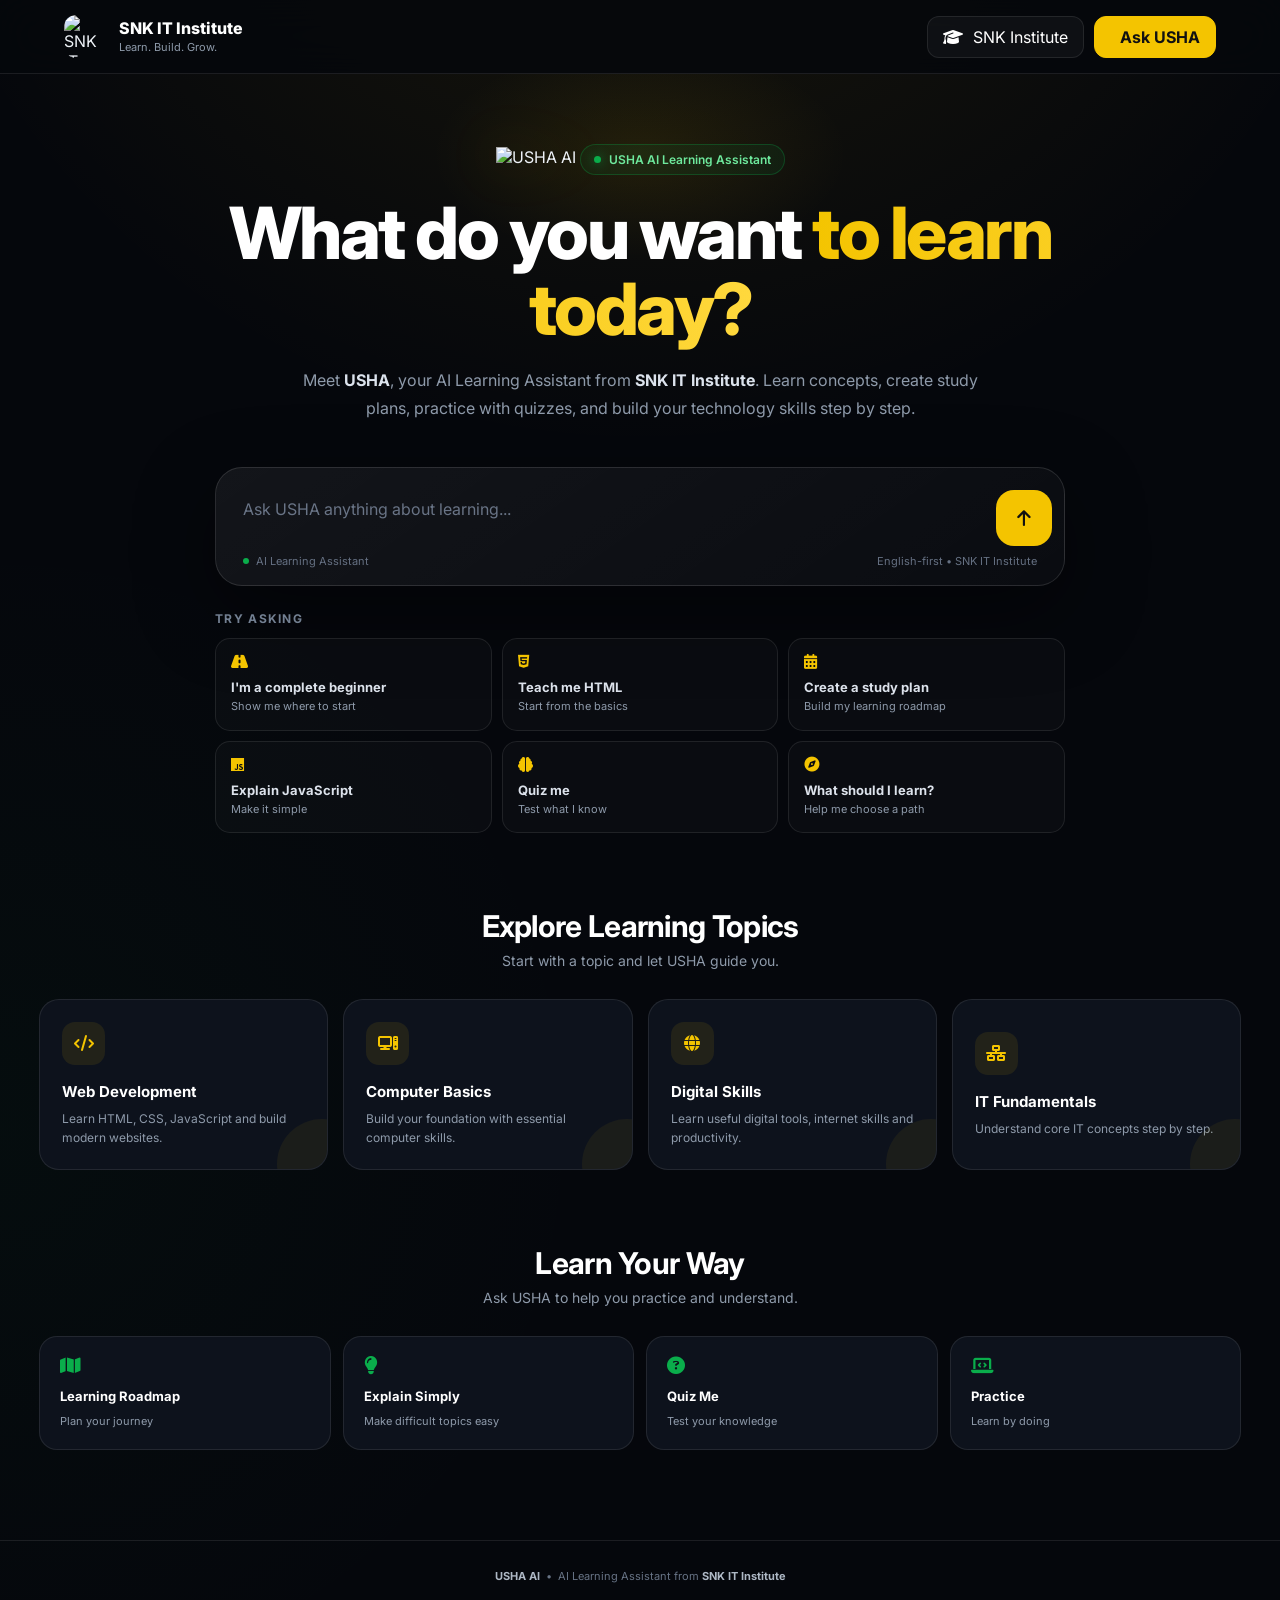
==== commit d1bec72c: "Update usha.html" ====
--- a/usha.html
+++ b/usha.html
@@ -1,1150 +1,86 @@
 <!DOCTYPE html>
 <html lang="en">
+
 <head>
+
   <meta charset="UTF-8">
-  <meta name="viewport" content="width=device-width, initial-scale=1.0">
-
-  <title>USHA AI — SNK IT Institute</title>
+
+  <meta
+    name="viewport"
+    content="width=device-width, initial-scale=1.0"
+  >
 
   <meta
     name="description"
-    content="USHA AI is the AI Learning Assistant from SNK IT Institute."
+    content="USHA AI — AI Learning Assistant from SNK IT Institute"
   >
 
-  <link rel="icon"
-    href="https://github.com/yourdocuments/products/blob/main/ushaicon.svg?raw=true"
+  <meta
+    name="theme-color"
+    content="#05070c"
   >
 
-  <!-- Google Fonts -->
-  <link rel="preconnect" href="https://fonts.googleapis.com">
-  <link rel="preconnect" href="https://fonts.gstatic.com" crossorigin>
+  <title>USHA AI — SNK IT Institute</title>
+
+
+  <!-- =====================================================
+       GOOGLE FONTS
+  ====================================================== -->
+
+  <link
+    rel="preconnect"
+    href="https://fonts.googleapis.com"
+  >
+
+  <link
+    rel="preconnect"
+    href="https://fonts.gstatic.com"
+    crossorigin
+  >
 
   <link
     href="https://fonts.googleapis.com/css2?family=Hind+Siliguri:wght@400;500;600;700&family=Inter:wght@400;500;600;700;800&display=swap"
     rel="stylesheet"
   >
 
-  <!-- Font Awesome -->
+
+  <!-- =====================================================
+       FONT AWESOME
+  ====================================================== -->
+
   <link
     rel="stylesheet"
     href="https://cdnjs.cloudflare.com/ajax/libs/font-awesome/6.5.2/css/all.min.css"
   >
 
-  <style>
-    :root {
-      --bg: #05070c;
-      --bg-soft: #090d15;
-      --panel: #0d121c;
-      --panel-2: #111824;
-      --border: rgba(255,255,255,0.09);
-
-      --yellow: #f4c400;
-      --yellow-soft: #ffd83d;
-
-      --green: #0aad4b;
-      --green-dark: #078d3d;
-
-      --white: #ffffff;
-      --text: #eef2f7;
-      --muted: #8e9aaa;
-
-      --shadow:
-        0 25px 80px rgba(0,0,0,0.45);
-
-      --radius: 24px;
-    }
-
-    * {
-      box-sizing: border-box;
-      margin: 0;
-      padding: 0;
-    }
-
-    html {
-      scroll-behavior: smooth;
-    }
-
-    body {
-      font-family: "Inter", "Hind Siliguri", sans-serif;
-      background:
-        radial-gradient(
-          circle at 50% -20%,
-          rgba(244,196,0,0.10),
-          transparent 38%
-        ),
-        var(--bg);
-      color: var(--text);
-      min-height: 100vh;
-      overflow-x: hidden;
-    }
-
-    button,
-    input,
-    textarea {
-      font: inherit;
-    }
-
-    button {
-      cursor: pointer;
-    }
-
-    a {
-      color: inherit;
-      text-decoration: none;
-    }
-
-    /* =========================
-       TOP HEADER
-    ========================== */
-
-    .top-header {
-      height: 74px;
-      display: flex;
-      align-items: center;
-      justify-content: space-between;
-      padding: 0 5%;
-      border-bottom: 1px solid var(--border);
-      background: rgba(5,7,12,0.86);
-      backdrop-filter: blur(18px);
-      position: sticky;
-      top: 0;
-      z-index: 1000;
-    }
-
-    .brand {
-      display: flex;
-      align-items: center;
-      gap: 12px;
-      font-weight: 800;
-    }
-
-    .brand-logo {
-      width: 43px;
-      height: 43px;
-      object-fit: contain;
-      border-radius: 12px;
-    }
-
-    .brand-text {
-      display: flex;
-      flex-direction: column;
-      line-height: 1.1;
-    }
-
-    .brand-text strong {
-      font-size: 16px;
-      color: var(--white);
-    }
-
-    .brand-text span {
-      font-size: 11px;
-      color: var(--muted);
-      margin-top: 4px;
-    }
-
-    .header-actions {
-      display: flex;
-      align-items: center;
-      gap: 10px;
-    }
-
-    .header-btn {
-      border: 1px solid var(--border);
-      background: rgba(255,255,255,0.04);
-      color: var(--white);
-      border-radius: 12px;
-      padding: 10px 15px;
-      transition: 0.25s;
-    }
-
-    .header-btn:hover {
-      border-color: rgba(244,196,0,0.45);
-      background: rgba(244,196,0,0.08);
-    }
-
-    .header-btn.yellow {
-      background: var(--yellow);
-      color: #111;
-      border-color: var(--yellow);
-      font-weight: 700;
-    }
-
-    /* =========================
-       HERO
-    ========================== */
-
-    .usha-main {
-      max-width: 1250px;
-      margin: auto;
-      padding: 70px 24px 90px;
-    }
-
-    .hero {
-      text-align: center;
-      max-width: 900px;
-      margin: auto;
-    }
-
-    .usha-avatar-large {
-      width: 92px;
-      height: 92px;
-      object-fit: contain;
-      margin-bottom: 22px;
-      filter:
-        drop-shadow(0 0 25px rgba(244,196,0,0.18));
-    }
-
-    .online-pill {
-      display: inline-flex;
-      align-items: center;
-      gap: 8px;
-      padding: 7px 13px;
-      border: 1px solid rgba(10,173,75,0.28);
-      background: rgba(10,173,75,0.08);
-      color: #6ee99d;
-      border-radius: 999px;
-      font-size: 12px;
-      font-weight: 600;
-      margin-bottom: 20px;
-    }
-
-    .online-dot {
-      width: 7px;
-      height: 7px;
-      background: var(--green);
-      border-radius: 50%;
-      box-shadow: 0 0 12px rgba(10,173,75,0.8);
-    }
-
-    .hero h1 {
-      font-size: clamp(38px, 6vw, 72px);
-      line-height: 1.05;
-      letter-spacing: -2.5px;
-      font-weight: 800;
-      margin-bottom: 20px;
-    }
-
-    .hero h1 span {
-      background: linear-gradient(
-        90deg,
-        var(--yellow),
-        var(--yellow-soft)
-      );
-      -webkit-background-clip: text;
-      background-clip: text;
-      color: transparent;
-    }
-
-    .hero-description {
-      color: var(--muted);
-      max-width: 690px;
-      margin: auto;
-      line-height: 1.75;
-      font-size: 16px;
-    }
-
-    .hero-description strong {
-      color: #dce3ed;
-    }
-
-    /* =========================
-       ASK BOX
-    ========================== */
-
-    .ask-section {
-      max-width: 850px;
-      margin: 45px auto 0;
-    }
-
-    .ask-box {
-      background:
-        linear-gradient(
-          145deg,
-          rgba(255,255,255,0.06),
-          rgba(255,255,255,0.025)
-        );
-      border: 1px solid rgba(255,255,255,0.12);
-      border-radius: 27px;
-      padding: 12px;
-      box-shadow: var(--shadow);
-      transition: 0.3s;
-    }
-
-    .ask-box:focus-within {
-      border-color: rgba(244,196,0,0.45);
-      box-shadow:
-        0 25px 90px rgba(0,0,0,0.55),
-        0 0 0 4px rgba(244,196,0,0.05);
-    }
-
-    .ask-input-row {
-      display: flex;
-      gap: 10px;
-      align-items: flex-end;
-    }
-
-    #mainQuestion {
-      width: 100%;
-      min-height: 66px;
-      max-height: 170px;
-      resize: none;
-      background: transparent;
-      border: none;
-      outline: none;
-      color: var(--white);
-      padding: 17px 15px;
-      line-height: 1.5;
-      font-size: 16px;
-    }
-
-    #mainQuestion::placeholder {
-      color: #697486;
-    }
-
-    .ask-button {
-      flex-shrink: 0;
-      width: 56px;
-      height: 56px;
-      border: none;
-      border-radius: 18px;
-      background: var(--yellow);
-      color: #111;
-      font-size: 18px;
-      transition: 0.25s;
-    }
-
-    .ask-button:hover {
-      background: var(--yellow-soft);
-      transform: translateY(-2px);
-    }
-
-    .ask-footer {
-      display: flex;
-      justify-content: space-between;
-      align-items: center;
-      padding: 8px 15px 5px;
-      color: #657082;
-      font-size: 11px;
-    }
-
-    .ask-footer-left {
-      display: flex;
-      align-items: center;
-      gap: 7px;
-    }
-
-    .mini-green-dot {
-      width: 6px;
-      height: 6px;
-      background: var(--green);
-      border-radius: 50%;
-    }
-
-    /* =========================
-       SUGGESTIONS
-    ========================== */
-
-    .suggestions {
-      margin-top: 25px;
-    }
-
-    .section-label {
-      color: #738092;
-      font-size: 12px;
-      text-transform: uppercase;
-      letter-spacing: 1.3px;
-      margin-bottom: 12px;
-      font-weight: 700;
-    }
-
-    .suggestion-grid {
-      display: grid;
-      grid-template-columns: repeat(3, 1fr);
-      gap: 10px;
-    }
-
-    .suggestion {
-      text-align: left;
-      border: 1px solid var(--border);
-      background: rgba(255,255,255,0.025);
-      color: #dce2eb;
-      border-radius: 15px;
-      padding: 15px;
-      min-height: 78px;
-      transition: 0.25s;
-    }
-
-    .suggestion:hover {
-      background: rgba(244,196,0,0.06);
-      border-color: rgba(244,196,0,0.25);
-      transform: translateY(-2px);
-    }
-
-    .suggestion i {
-      color: var(--yellow);
-      margin-bottom: 10px;
-      display: block;
-    }
-
-    .suggestion strong {
-      display: block;
-      font-size: 13px;
-      margin-bottom: 4px;
-    }
-
-    .suggestion span {
-      color: var(--muted);
-      font-size: 11px;
-      line-height: 1.4;
-    }
-
-    /* =========================
-       TOPICS
-    ========================== */
-
-    .topics-section {
-      margin-top: 75px;
-    }
-
-    .section-heading {
-      text-align: center;
-      margin-bottom: 30px;
-    }
-
-    .section-heading h2 {
-      font-size: 30px;
-      margin-bottom: 8px;
-      letter-spacing: -0.7px;
-    }
-
-    .section-heading p {
-      color: var(--muted);
-      font-size: 14px;
-    }
-
-    .topic-grid {
-      display: grid;
-      grid-template-columns: repeat(4, 1fr);
-      gap: 15px;
-    }
-
-    .topic-card {
-      background: var(--panel);
-      border: 1px solid var(--border);
-      border-radius: 20px;
-      padding: 22px;
-      min-height: 170px;
-      transition: 0.3s;
-      position: relative;
-      overflow: hidden;
-    }
-
-    .topic-card::after {
-      content: "";
-      position: absolute;
-      width: 90px;
-      height: 90px;
-      right: -40px;
-      bottom: -40px;
-      border-radius: 50%;
-      background: rgba(244,196,0,0.06);
-    }
-
-    .topic-card:hover {
-      transform: translateY(-4px);
-      border-color: rgba(244,196,0,0.25);
-    }
-
-    .topic-icon {
-      width: 43px;
-      height: 43px;
-      border-radius: 13px;
-      display: flex;
-      align-items: center;
-      justify-content: center;
-      background: rgba(244,196,0,0.09);
-      color: var(--yellow);
-      margin-bottom: 17px;
-    }
-
-    .topic-card h3 {
-      font-size: 15px;
-      margin-bottom: 8px;
-    }
-
-    .topic-card p {
-      color: var(--muted);
-      font-size: 12px;
-      line-height: 1.6;
-    }
-
-    /* =========================
-       LEARNING ACTIONS
-    ========================== */
-
-    .actions-section {
-      margin-top: 75px;
-    }
-
-    .action-grid {
-      display: grid;
-      grid-template-columns: repeat(4, 1fr);
-      gap: 12px;
-    }
-
-    .learning-action {
-      border: 1px solid var(--border);
-      background: var(--panel);
-      color: var(--white);
-      padding: 20px;
-      border-radius: 18px;
-      text-align: left;
-      transition: 0.25s;
-    }
-
-    .learning-action:hover {
-      border-color: rgba(10,173,75,0.35);
-      background: rgba(10,173,75,0.05);
-    }
-
-    .learning-action i {
-      color: var(--green);
-      font-size: 18px;
-      margin-bottom: 13px;
-    }
-
-    .learning-action strong {
-      display: block;
-      font-size: 13px;
-      margin-bottom: 5px;
-    }
-
-    .learning-action span {
-      color: var(--muted);
-      font-size: 11px;
-    }
-
-    /* =========================
-       RECENT QUESTIONS
-    ========================== */
-
-    .recent-section {
-      margin-top: 75px;
-      display: none;
-    }
-
-    .recent-section.visible {
-      display: block;
-    }
-
-    .recent-list {
-      display: grid;
-      gap: 10px;
-    }
-
-    .recent-item {
-      display: flex;
-      align-items: center;
-      gap: 13px;
-      background: var(--panel);
-      border: 1px solid var(--border);
-      padding: 14px;
-      border-radius: 15px;
-      cursor: pointer;
-      transition: 0.2s;
-    }
-
-    .recent-item:hover {
-      border-color: rgba(244,196,0,0.25);
-    }
-
-    .recent-icon {
-      width: 36px;
-      height: 36px;
-      flex-shrink: 0;
-      border-radius: 11px;
-      background: rgba(244,196,0,0.08);
-      color: var(--yellow);
-      display: flex;
-      align-items: center;
-      justify-content: center;
-    }
-
-    .recent-question {
-      font-size: 13px;
-      color: #dce3ec;
-      white-space: nowrap;
-      overflow: hidden;
-      text-overflow: ellipsis;
-    }
-
-    /* =========================
-       CHAT OVERLAY
-    ========================== */
-
-    .chat-overlay {
-      position: fixed;
-      inset: 0;
-      background: rgba(0,0,0,0.72);
-      backdrop-filter: blur(10px);
-      z-index: 5000;
-      display: none;
-      align-items: center;
-      justify-content: center;
-      padding: 25px;
-    }
-
-    .chat-overlay.active {
-      display: flex;
-    }
-
-    .chat-window {
-      width: min(950px, 100%);
-      height: min(720px, 92vh);
-      background: #0a0e15;
-      border: 1px solid rgba(255,255,255,0.11);
-      border-radius: 27px;
-      overflow: hidden;
-      box-shadow:
-        0 35px 120px rgba(0,0,0,0.65);
-      display: flex;
-      flex-direction: column;
-    }
-
-    .chat-header {
-      min-height: 72px;
-      padding: 12px 18px;
-      display: flex;
-      align-items: center;
-      justify-content: space-between;
-      border-bottom: 1px solid var(--border);
-      background: rgba(255,255,255,0.025);
-    }
-
-    .chat-brand {
-      display: flex;
-      align-items: center;
-      gap: 11px;
-    }
-
-    .chat-avatar {
-      width: 45px;
-      height: 45px;
-      object-fit: contain;
-      border-radius: 12px;
-    }
-
-    .chat-title strong {
-      display: block;
-      font-size: 14px;
-    }
-
-    .chat-title span {
-      display: flex;
-      align-items: center;
-      gap: 6px;
-      color: #65db91;
-      font-size: 10px;
-      margin-top: 4px;
-    }
-
-    .chat-online {
-      width: 6px;
-      height: 6px;
-      background: var(--green);
-      border-radius: 50%;
-    }
-
-    .chat-header-actions {
-      display: flex;
-      gap: 7px;
-    }
-
-    .icon-button {
-      width: 38px;
-      height: 38px;
-      border: 1px solid var(--border);
-      background: rgba(255,255,255,0.04);
-      color: #b7c0cd;
-      border-radius: 11px;
-      transition: 0.2s;
-    }
-
-    .icon-button:hover {
-      color: white;
-      background: rgba(255,255,255,0.08);
-    }
-
-    .icon-button.close:hover {
-      color: #ff7777;
-    }
-
-    .chat-content {
-      flex: 1;
-      min-height: 0;
-      display: flex;
-    }
-
-    .chat-side {
-      width: 245px;
-      border-right: 1px solid var(--border);
-      padding: 18px;
-      overflow-y: auto;
-      background: rgba(255,255,255,0.015);
-    }
-
-    .chat-side-title {
-      font-size: 10px;
-      color: #697586;
-      text-transform: uppercase;
-      letter-spacing: 1px;
-      margin-bottom: 11px;
-      font-weight: 700;
-    }
-
-    .side-prompt {
-      width: 100%;
-      text-align: left;
-      border: 1px solid var(--border);
-      background: rgba(255,255,255,0.025);
-      color: #cbd3df;
-      padding: 11px;
-      border-radius: 11px;
-      margin-bottom: 7px;
-      font-size: 11px;
-      line-height: 1.4;
-      transition: 0.2s;
-    }
-
-    .side-prompt:hover {
-      border-color: rgba(244,196,0,0.25);
-      color: white;
-    }
-
-    .chat-area {
-      flex: 1;
-      min-width: 0;
-      display: flex;
-      flex-direction: column;
-    }
-
-    .messages {
-      flex: 1;
-      overflow-y: auto;
-      padding: 25px;
-      scroll-behavior: smooth;
-    }
-
-    .message {
-      display: flex;
-      margin-bottom: 18px;
-      animation: messageIn 0.25s ease;
-    }
-
-    @keyframes messageIn {
-      from {
-        opacity: 0;
-        transform: translateY(7px);
-      }
-
-      to {
-        opacity: 1;
-        transform: translateY(0);
-      }
-    }
-
-    .message.user {
-      justify-content: flex-end;
-    }
-
-    .message-inner {
-      max-width: 78%;
-      display: flex;
-      gap: 10px;
-    }
-
-    .message.user .message-inner {
-      flex-direction: row-reverse;
-    }
-
-    .message-avatar {
-      width: 32px;
-      height: 32px;
-      flex-shrink: 0;
-      border-radius: 9px;
-      object-fit: contain;
-      background: rgba(255,255,255,0.04);
-    }
-
-    .message-bubble {
-      background: #121925;
-      border: 1px solid var(--border);
-      border-radius: 16px;
-      border-top-left-radius: 5px;
-      padding: 12px 14px;
-      color: #dfe6ef;
-      line-height: 1.65;
-      font-size: 13px;
-    }
-
-    .message.user .message-bubble {
-      background: var(--yellow);
-      color: #111;
-      border-color: var(--yellow);
-      border-radius: 16px;
-      border-top-right-radius: 5px;
-    }
-
-    .message-bubble strong {
-      color: white;
-    }
-
-    .message.user .message-bubble strong {
-      color: #111;
-    }
-
-    .message-bubble ul {
-      margin: 8px 0 4px 18px;
-    }
-
-    .message-bubble li {
-      margin-bottom: 4px;
-    }
-
-    .message-time {
-      font-size: 9px;
-      color: #697586;
-      margin-top: 5px;
-    }
-
-    .message.user .message-time {
-      text-align: right;
-    }
-
-    /* =========================
-       LEARNING CARD INSIDE CHAT
-    ========================== */
-
-    .learning-card {
-      margin-top: 12px;
-      background: rgba(244,196,0,0.055);
-      border: 1px solid rgba(244,196,0,0.18);
-      border-radius: 14px;
-      padding: 13px;
-    }
-
-    .learning-card-title {
-      font-weight: 700;
-      font-size: 12px;
-      color: var(--yellow-soft);
-      margin-bottom: 7px;
-    }
-
-    .learning-card p {
-      font-size: 11px;
-      color: #aeb8c6;
-      line-height: 1.5;
-    }
-
-    .chat-action-row {
-      display: flex;
-      flex-wrap: wrap;
-      gap: 7px;
-      margin-top: 10px;
-    }
-
-    .chat-action {
-      border: 1px solid rgba(255,255,255,0.1);
-      background: rgba(255,255,255,0.04);
-      color: #dbe2ec;
-      padding: 7px 10px;
-      border-radius: 9px;
-      font-size: 10px;
-      transition: 0.2s;
-    }
-
-    .chat-action:hover {
-      background: rgba(10,173,75,0.08);
-      border-color: rgba(10,173,75,0.25);
-    }
-
-    /* =========================
-       TYPING
-    ========================== */
-
-    .typing {
-      display: none;
-      align-items: center;
-      gap: 5px;
-      color: #788497;
-      font-size: 11px;
-      margin: 0 0 15px 42px;
-    }
-
-    .typing.active {
-      display: flex;
-    }
-
-    .typing-dot {
-      width: 5px;
-      height: 5px;
-      background: #7b8797;
-      border-radius: 50%;
-      animation: typing 1s infinite;
-    }
-
-    .typing-dot:nth-child(2) {
-      animation-delay: 0.15s;
-    }
-
-    .typing-dot:nth-child(3) {
-      animation-delay: 0.3s;
-    }
-
-    @keyframes typing {
-      0%, 60%, 100% {
-        transform: translateY(0);
-      }
-
-      30% {
-        transform: translateY(-4px);
-      }
-    }
-
-    /* =========================
-       CHAT INPUT
-    ========================== */
-
-    .chat-input-wrap {
-      padding: 14px 18px 17px;
-      border-top: 1px solid var(--border);
-      background: rgba(255,255,255,0.018);
-    }
-
-    .chat-input-box {
-      display: flex;
-      align-items: flex-end;
-      gap: 8px;
-      border: 1px solid var(--border);
-      background: #0e141e;
-      border-radius: 15px;
-      padding: 7px;
-    }
-
-    #chatInput {
-      flex: 1;
-      min-width: 0;
-      min-height: 42px;
-      max-height: 120px;
-      resize: none;
-      border: none;
-      outline: none;
-      background: transparent;
-      color: white;
-      padding: 11px;
-      line-height: 1.5;
-      font-size: 13px;
-    }
-
-    #chatInput::placeholder {
-      color: #687386;
-    }
-
-    .send-chat {
-      width: 42px;
-      height: 42px;
-      border: none;
-      border-radius: 11px;
-      background: var(--yellow);
-      color: #111;
-      flex-shrink: 0;
-    }
-
-    .send-chat:hover {
-      background: var(--yellow-soft);
-    }
-
-    .chat-disclaimer {
-      color: #596575;
-      text-align: center;
-      font-size: 9px;
-      margin-top: 7px;
-    }
-
-    /* =========================
-       FOOTER
-    ========================== */
-
-    footer {
-      border-top: 1px solid var(--border);
-      padding: 28px 20px;
-      text-align: center;
-      color: #677385;
-      font-size: 11px;
-    }
-
-    footer strong {
-      color: #aeb8c5;
-    }
-
-    /* =========================
-       MOBILE
-    ========================== */
-
-    @media (max-width: 900px) {
-
-      .topic-grid {
-        grid-template-columns: repeat(2, 1fr);
-      }
-
-      .action-grid {
-        grid-template-columns: repeat(2, 1fr);
-      }
-
-      .chat-side {
-        display: none;
-      }
-    }
-
-    @media (max-width: 650px) {
-
-      .top-header {
-        height: 65px;
-        padding: 0 16px;
-      }
-
-      .brand-logo {
-        width: 38px;
-        height: 38px;
-      }
-
-      .brand-text strong {
-        font-size: 13px;
-      }
-
-      .brand-text span {
-        font-size: 9px;
-      }
-
-      .header-btn {
-        padding: 8px 10px;
-        font-size: 11px;
-      }
-
-      .header-btn:first-child {
-        display: none;
-      }
-
-      .usha-main {
-        padding: 50px 15px 65px;
-      }
-
-      .hero h1 {
-        letter-spacing: -1.5px;
-      }
-
-      .hero-description {
-        font-size: 14px;
-      }
-
-      .ask-section {
-        margin-top: 32px;
-      }
-
-      .suggestion-grid {
-        grid-template-columns: 1fr;
-      }
-
-      .suggestion {
-        min-height: auto;
-      }
-
-      .topic-grid {
-        grid-template-columns: 1fr;
-      }
-
-      .action-grid {
-        grid-template-columns: 1fr 1fr;
-      }
-
-      .chat-overlay {
-        padding: 0;
-      }
-
-      .chat-window {
-        width: 100%;
-        height: 100%;
-        max-height: none;
-        border-radius: 0;
-        border: none;
-      }
-
-      .messages {
-        padding: 18px 13px;
-      }
-
-      .message-inner {
-        max-width: 88%;
-      }
-
-      .chat-input-wrap {
-        padding: 10px;
-      }
-
-      .chat-header {
-        min-height: 65px;
-      }
-    }
-
-    @media (max-width: 420px) {
-
-      .action-grid {
-        grid-template-columns: 1fr;
-      }
-
-      .usha-avatar-large {
-        width: 78px;
-        height: 78px;
-      }
-
-      .hero h1 {
-        font-size: 38px;
-      }
-    }
-
-    /* =========================
-       SCROLLBAR
-    ========================== */
-
-    ::-webkit-scrollbar {
-      width: 7px;
-      height: 7px;
-    }
-
-    ::-webkit-scrollbar-track {
-      background: transparent;
-    }
-
-    ::-webkit-scrollbar-thumb {
-      background: #252e3b;
-      border-radius: 20px;
-    }
-
-    ::-webkit-scrollbar-thumb:hover {
-      background: #343f50;
-    }
-  </style>
+
+  <!-- =====================================================
+       USHA CSS
+  ====================================================== -->
+
+  <link
+    rel="stylesheet"
+    href="usha.css"
+  >
+
 </head>
 
+
 <body>
 
-  <!-- =========================
+
+  <!-- =====================================================
        HEADER
-  ========================== -->
+  ====================================================== -->
 
   <header class="top-header">
 
-    <a href="index.html" class="brand">
+    <a
+      href="https://snkitinstitute.github.io/"
+      class="brand"
+      target="_blank"
+      rel="noopener"
+    >
 
       <img
         class="brand-logo"
@@ -1152,26 +88,38 @@
         alt="SNK IT Institute"
       >
 
-      <div class="brand-text">
-        <strong>SNK IT Institute</strong>
-        <span>Powered Learning</span>
-      </div>
+      <span class="brand-text">
+
+        <strong>
+          SNK IT Institute
+        </strong>
+
+        <span>
+          Learn. Build. Grow.
+        </span>
+
+      </span>
 
     </a>
 
+
     <div class="header-actions">
 
-      <button
+      <a
+        href="https://snkitinstitute.github.io/"
         class="header-btn"
-        onclick="goBackToSNK()"
+        target="_blank"
+        rel="noopener"
       >
-        <i class="fa-solid fa-arrow-left"></i>
+        <i class="fa-solid fa-graduation-cap"></i>
         SNK Institute
-      </button>
+      </a>
+
 
       <button
         class="header-btn yellow"
-        onclick="openUSHA()"
+        type="button"
+        onclick="openUshaChat()"
       >
         <i class="fa-solid fa-sparkles"></i>
         Ask USHA
@@ -1182,15 +130,20 @@
   </header>
 
 
-  <!-- =========================
+
+  <!-- =====================================================
        MAIN
-  ========================== -->
+  ====================================================== -->
 
   <main class="usha-main">
 
-    <!-- HERO -->
+
+    <!-- ===================================================
+         HERO
+    ==================================================== -->
 
     <section class="hero">
+
 
       <img
         class="usha-avatar-large"
@@ -1198,355 +151,557 @@
         alt="USHA AI"
       >
 
+
       <div class="online-pill">
+
         <span class="online-dot"></span>
-        USHA AI is ready to help
+
+        USHA AI Learning Assistant
+
       </div>
 
+
       <h1>
-        What do you want to
-        <span>learn today?</span>
+        What do you want
+        <span>to learn today?</span>
       </h1>
 
+
       <p class="hero-description">
-        Meet <strong>USHA</strong>, the AI Learning Assistant from
-        <strong>SNK IT Institute</strong>.
-        Ask questions, understand difficult topics, create study plans,
-        practice concepts, and learn step by step.
+
+        Meet <strong>USHA</strong>, your AI Learning Assistant
+        from <strong>SNK IT Institute</strong>.
+
+        Learn concepts, create study plans,
+        practice with quizzes, and build your
+        technology skills step by step.
+
       </p>
 
+
     </section>
 
 
-    <!-- ASK BOX -->
+
+    <!-- ===================================================
+         ASK USHA
+    ==================================================== -->
 
     <section class="ask-section">
 
+
       <div class="ask-box">
 
+
         <div class="ask-input-row">
+
 
           <textarea
             id="mainQuestion"
+            placeholder="Ask USHA anything about learning..."
             rows="1"
-            placeholder="Ask USHA anything about learning..."
-            aria-label="Ask USHA a question"
+            aria-label="Ask USHA"
           ></textarea>
 
-          <button
+
+          <button
+            id="askButton"
             class="ask-button"
-            onclick="askFromMain()"
+            type="button"
             aria-label="Ask USHA"
-          >
+            title="Ask USHA"
+          >
+
             <i class="fa-solid fa-arrow-up"></i>
-          </button>
+
+          </button>
+
 
         </div>
 
+
         <div class="ask-footer">
 
+
           <div class="ask-footer-left">
+
             <span class="mini-green-dot"></span>
-            <span>AI Learning Assistant</span>
+
+            <span>
+              AI Learning Assistant
+            </span>
+
           </div>
 
-          <span>English-first • SNK IT Institute</span>
+
+          <span>
+            English-first • SNK IT Institute
+          </span>
+
 
         </div>
 
+
       </div>
 
 
-      <!-- SUGGESTIONS -->
+
+      <!-- =================================================
+           SUGGESTIONS
+      ================================================== -->
 
       <div class="suggestions">
+
 
         <div class="section-label">
           Try asking
         </div>
 
+
         <div class="suggestion-grid">
 
+
           <button
             class="suggestion"
-            onclick="useSuggestion('I am a complete beginner. How should I start learning IT?')"
-          >
-            <i class="fa-solid fa-seedling"></i>
-            <strong>I'm a complete beginner</strong>
-            <span>Help me start learning IT step by step.</span>
+            type="button"
+            data-usha-question="I'm a complete beginner. Where should I start?"
+          >
+
+            <i class="fa-solid fa-road"></i>
+
+            <strong>
+              I'm a complete beginner
+            </strong>
+
+            <span>
+              Show me where to start
+            </span>
+
           </button>
 
 
           <button
             class="suggestion"
-            onclick="useSuggestion('Teach me HTML from the beginning.')"
-          >
+            type="button"
+            data-usha-question="Teach me HTML from zero."
+          >
+
             <i class="fa-brands fa-html5"></i>
-            <strong>Teach me HTML</strong>
-            <span>Start HTML from zero with simple examples.</span>
+
+            <strong>
+              Teach me HTML
+            </strong>
+
+            <span>
+              Start from the basics
+            </span>
+
           </button>
 
 
           <button
             class="suggestion"
-            onclick="useSuggestion('Create a simple study plan for learning web development.')"
-          >
+            type="button"
+            data-usha-question="Create a study plan for learning web development."
+          >
+
             <i class="fa-solid fa-calendar-days"></i>
-            <strong>Create a study plan</strong>
-            <span>Build a practical learning roadmap for me.</span>
+
+            <strong>
+              Create a study plan
+            </strong>
+
+            <span>
+              Build my learning roadmap
+            </span>
+
           </button>
 
 
           <button
             class="suggestion"
-            onclick="useSuggestion('Explain JavaScript in a very simple way.')"
-          >
+            type="button"
+            data-usha-question="Explain JavaScript to me simply."
+          >
+
             <i class="fa-brands fa-js"></i>
-            <strong>Explain JavaScript</strong>
-            <span>Make a difficult topic easy to understand.</span>
+
+            <strong>
+              Explain JavaScript
+            </strong>
+
+            <span>
+              Make it simple
+            </span>
+
           </button>
 
 
           <button
             class="suggestion"
-            onclick="useSuggestion('Quiz me on basic computer knowledge.')"
-          >
-            <i class="fa-solid fa-circle-question"></i>
-            <strong>Quiz me</strong>
-            <span>Test my knowledge and explain my mistakes.</span>
+            type="button"
+            data-usha-question="Quiz me on HTML."
+          >
+
+            <i class="fa-solid fa-brain"></i>
+
+            <strong>
+              Quiz me
+            </strong>
+
+            <span>
+              Test what I know
+            </span>
+
           </button>
 
 
           <button
             class="suggestion"
-            onclick="useSuggestion('Help me choose what I should learn first.')"
-          >
+            type="button"
+            data-usha-question="What should I learn if I want to build websites?"
+          >
+
             <i class="fa-solid fa-compass"></i>
-            <strong>What should I learn?</strong>
-            <span>Help me choose a useful learning path.</span>
-          </button>
+
+            <strong>
+              What should I learn?
+            </strong>
+
+            <span>
+              Help me choose a path
+            </span>
+
+          </button>
+
 
         </div>
 
       </div>
 
+
     </section>
 
 
-    <!-- TOPICS -->
+
+    <!-- ===================================================
+         TOPICS
+    ==================================================== -->
 
     <section class="topics-section">
 
+
       <div class="section-heading">
 
-        <h2>Explore Learning Topics</h2>
+        <h2>
+          Explore Learning Topics
+        </h2>
 
         <p>
-          Choose a topic and let USHA guide your next learning step.
+          Start with a topic and let USHA guide you.
         </p>
 
       </div>
 
 
       <div class="topic-grid">
+
+
+        <!-- WEB DEVELOPMENT -->
 
         <button
           class="topic-card"
-          onclick="topicAsk('Web Development')"
+          type="button"
+          data-usha-question="Create a beginner roadmap for Web Development."
         >
 
           <div class="topic-icon">
+
             <i class="fa-solid fa-code"></i>
+
           </div>
 
-          <h3>Web Development</h3>
+
+          <h3>
+            Web Development
+          </h3>
+
 
           <p>
-            Learn HTML, CSS, JavaScript and the fundamentals of building websites.
+            Learn HTML, CSS, JavaScript
+            and build modern websites.
           </p>
 
         </button>
 
+
+
+        <!-- COMPUTER BASICS -->
 
         <button
           class="topic-card"
-          onclick="topicAsk('Computer Basics')"
+          type="button"
+          data-usha-question="Teach me Computer Basics from the beginning."
         >
 
           <div class="topic-icon">
+
             <i class="fa-solid fa-computer"></i>
+
           </div>
 
-          <h3>Computer Basics</h3>
+
+          <h3>
+            Computer Basics
+          </h3>
+
 
           <p>
-            Understand computers, files, software, internet and digital basics.
+            Build your foundation with
+            essential computer skills.
           </p>
 
         </button>
 
+
+
+        <!-- DIGITAL SKILLS -->
 
         <button
           class="topic-card"
-          onclick="topicAsk('Digital Skills')"
+          type="button"
+          data-usha-question="What digital skills should a beginner learn?"
         >
 
           <div class="topic-icon">
-            <i class="fa-solid fa-wand-magic-sparkles"></i>
+
+            <i class="fa-solid fa-globe"></i>
+
           </div>
 
-          <h3>Digital Skills</h3>
+
+          <h3>
+            Digital Skills
+          </h3>
+
 
           <p>
-            Build useful everyday digital skills for study, work and business.
+            Learn useful digital tools,
+            internet skills and productivity.
           </p>
 
         </button>
 
+
+
+        <!-- IT FUNDAMENTALS -->
 
         <button
           class="topic-card"
-          onclick="topicAsk('IT Fundamentals')"
+          type="button"
+          data-usha-question="Explain IT Fundamentals for a beginner."
         >
 
           <div class="topic-icon">
+
             <i class="fa-solid fa-network-wired"></i>
+
           </div>
 
-          <h3>IT Fundamentals</h3>
+
+          <h3>
+            IT Fundamentals
+          </h3>
+
 
           <p>
-            Explore essential IT concepts through simple explanations and practice.
+            Understand core IT concepts
+            step by step.
           </p>
 
         </button>
 
+
       </div>
 
+
     </section>
 
 
-    <!-- LEARNING ACTIONS -->
+
+    <!-- ===================================================
+         LEARNING ACTIONS
+    ==================================================== -->
 
     <section class="actions-section">
 
+
       <div class="section-heading">
 
-        <h2>Learn With USHA</h2>
+        <h2>
+          Learn Your Way
+        </h2>
 
         <p>
-          Turn your question into an active learning session.
+          Ask USHA to help you practice and understand.
         </p>
 
       </div>
 
 
       <div class="action-grid">
+
 
         <button
           class="learning-action"
-          onclick="useSuggestion('Create a personalized learning roadmap for me.')"
+          type="button"
+          data-usha-question="Create a complete learning roadmap for me."
         >
-          <i class="fa-solid fa-route"></i>
-          <strong>Learning Roadmap</strong>
-          <span>Build your step-by-step path.</span>
+
+          <i class="fa-solid fa-map"></i>
+
+          <strong>
+            Learning Roadmap
+          </strong>
+
+          <span>
+            Plan your journey
+          </span>
+
         </button>
+
 
 
         <button
           class="learning-action"
-          onclick="useSuggestion('Explain this topic to me like I am a beginner.')"
+          type="button"
+          data-usha-question="Explain this topic to me in the simplest way possible."
         >
+
           <i class="fa-solid fa-lightbulb"></i>
-          <strong>Explain Simply</strong>
-          <span>Make complex topics easy.</span>
+
+          <strong>
+            Explain Simply
+          </strong>
+
+          <span>
+            Make difficult topics easy
+          </span>
+
         </button>
+
 
 
         <button
           class="learning-action"
-          onclick="useSuggestion('Quiz me and give me feedback after each answer.')"
+          type="button"
+          data-usha-question="Quiz me on what I have learned."
         >
-          <i class="fa-solid fa-list-check"></i>
-          <strong>Quiz Me</strong>
-          <span>Practice and test your knowledge.</span>
+
+          <i class="fa-solid fa-circle-question"></i>
+
+          <strong>
+            Quiz Me
+          </strong>
+
+          <span>
+            Test your knowledge
+          </span>
+
         </button>
+
 
 
         <button
           class="learning-action"
-          onclick="useSuggestion('Give me a practical exercise to practice what I learned.')"
+          type="button"
+          data-usha-question="Give me a practical coding exercise."
         >
-          <i class="fa-solid fa-code-branch"></i>
-          <strong>Practice</strong>
-          <span>Learn by doing practical tasks.</span>
+
+          <i class="fa-solid fa-laptop-code"></i>
+
+          <strong>
+            Practice
+          </strong>
+
+          <span>
+            Learn by doing
+          </span>
+
         </button>
 
+
       </div>
 
+
     </section>
 
 
-    <!-- RECENT -->
+
+    <!-- ===================================================
+         RECENT QUESTIONS
+    ==================================================== -->
 
     <section
+      id="recentSection"
       class="recent-section"
-      id="recentSection"
     >
 
+
       <div class="section-heading">
 
-        <h2>Recent Questions</h2>
+        <h2>
+          Recent Questions
+        </h2>
 
         <p>
-          Continue from something you asked USHA before.
+          Continue from something you asked before.
         </p>
 
       </div>
 
+
       <div
+        id="recentList"
         class="recent-list"
-        id="recentList"
       ></div>
 
+
     </section>
 
+
   </main>
 
 
-  <!-- =========================
-       FOOTER
-  ========================== -->
-
-  <footer>
-
-    <strong>USHA AI</strong>
-    — AI Learning Assistant from SNK IT Institute.
-
-    <br><br>
-
-    Learn • Practice • Build • Grow
-
-  </footer>
-
-
-  <!-- =========================
+
+  <!-- =====================================================
        CHAT OVERLAY
-  ========================== -->
+  ====================================================== -->
 
   <div
+    id="chatOverlay"
     class="chat-overlay"
-    id="chatOverlay"
-    onclick="overlayClick(event)"
+    aria-hidden="true"
   >
 
-    <div class="chat-window">
-
-      <!-- CHAT HEADER -->
-
-      <div class="chat-header">
+
+    <div
+      class="chat-window"
+      role="dialog"
+      aria-modal="true"
+      aria-label="USHA AI Learning Assistant"
+    >
+
+
+      <!-- ================================================
+           CHAT HEADER
+      ================================================= -->
+
+      <header class="chat-header">
+
 
         <div class="chat-brand">
+
 
           <img
             class="chat-avatar"
@@ -1554,139 +709,255 @@
             alt="USHA"
           >
 
+
           <div class="chat-title">
 
-            <strong>USHA AI</strong>
+            <strong>
+              USHA
+            </strong>
 
             <span>
+
               <span class="chat-online"></span>
+
               AI Learning Assistant
+
             </span>
 
           </div>
 
+
         </div>
 
 
+
         <div class="chat-header-actions">
 
-          <button
+
+          <button
+            id="clearChat"
             class="icon-button"
-            onclick="clearChat()"
-            title="Clear chat"
-          >
-            <i class="fa-solid fa-trash"></i>
-          </button>
-
-          <button
+            type="button"
+            title="Clear conversation"
+            aria-label="Clear conversation"
+          >
+
+            <i class="fa-regular fa-trash-can"></i>
+
+          </button>
+
+
+          <button
+            id="closeChat"
             class="icon-button close"
-            onclick="closeUSHA()"
+            type="button"
             title="Close"
-          >
+            aria-label="Close"
+          >
+
             <i class="fa-solid fa-xmark"></i>
-          </button>
+
+          </button>
+
 
         </div>
 
-      </div>
-
-
-      <!-- CHAT CONTENT -->
+
+      </header>
+
+
+
+      <!-- ================================================
+           CHAT CONTENT
+      ================================================= -->
 
       <div class="chat-content">
 
-        <!-- SIDE PROMPTS -->
+
+        <!-- ==============================================
+             SIDEBAR
+        =============================================== -->
 
         <aside class="chat-side">
 
+
           <div class="chat-side-title">
-            Learn with USHA
+            Quick Learning
           </div>
 
 
           <button
             class="side-prompt"
-            onclick="quickChat('Create a study plan for me.')"
-          >
-            <i class="fa-solid fa-calendar-days"></i>
-            Create a study plan
+            type="button"
+            data-usha-question="I'm a complete beginner. Create a learning path for me."
+          >
+
+            <i class="fa-solid fa-route"></i>
+
+            Beginner Roadmap
+
           </button>
 
 
           <button
             class="side-prompt"
-            onclick="quickChat('Teach me HTML from zero.')"
-          >
+            type="button"
+            data-usha-question="Teach me HTML from zero."
+          >
+
             <i class="fa-brands fa-html5"></i>
-            Teach me HTML
+
+            Learn HTML
+
           </button>
 
 
           <button
             class="side-prompt"
-            onclick="quickChat('Explain JavaScript simply.')"
-          >
+            type="button"
+            data-usha-question="Teach me CSS from the beginning."
+          >
+
+            <i class="fa-brands fa-css3-alt"></i>
+
+            Learn CSS
+
+          </button>
+
+
+          <button
+            class="side-prompt"
+            type="button"
+            data-usha-question="Teach me JavaScript from the beginning."
+          >
+
             <i class="fa-brands fa-js"></i>
-            Explain JavaScript
+
+            Learn JavaScript
+
           </button>
 
 
           <button
             class="side-prompt"
-            onclick="quickChat('Quiz me on computer basics.')"
-          >
-            <i class="fa-solid fa-circle-question"></i>
-            Quiz me
+            type="button"
+            data-usha-question="Quiz me on HTML."
+          >
+
+            <i class="fa-solid fa-brain"></i>
+
+            Take a Quiz
+
           </button>
 
 
           <button
             class="side-prompt"
-            onclick="quickChat('Give me a practical IT exercise.')"
-          >
-            <i class="fa-solid fa-laptop-code"></i>
-            Give me practice
-          </button>
+            type="button"
+            data-usha-question="Give me a practical coding exercise."
+          >
+
+            <i class="fa-solid fa-code"></i>
+
+            Practice
+
+          </button>
+
+
+          <div
+            class="chat-side-title"
+            style="margin-top:25px;"
+          >
+            SNK Resources
+          </div>
 
 
           <button
             class="side-prompt"
-            onclick="quickChat('I am a beginner. What should I learn first?')"
-          >
-            <i class="fa-solid fa-route"></i>
-            Beginner roadmap
-          </button>
+            type="button"
+            onclick="openExternalLink(USHA_LINKS.freeCourse)"
+          >
+
+            <i class="fa-solid fa-graduation-cap"></i>
+
+            Free Course
+
+          </button>
+
+
+          <button
+            class="side-prompt"
+            type="button"
+            onclick="openExternalLink(USHA_LINKS.zoom)"
+          >
+
+            <i class="fa-solid fa-video"></i>
+
+            Live Class
+
+          </button>
+
+
+          <button
+            class="side-prompt"
+            type="button"
+            onclick="openExternalLink(USHA_LINKS.whatsapp)"
+          >
+
+            <i class="fa-brands fa-whatsapp"></i>
+
+            Support
+
+          </button>
+
 
         </aside>
 
 
-        <!-- CHAT AREA -->
+
+        <!-- ==============================================
+             CHAT AREA
+        =============================================== -->
 
         <section class="chat-area">
 
+
+          <!-- MESSAGES -->
+
           <div
+            id="messages"
             class="messages"
-            id="messages"
+            aria-live="polite"
           ></div>
 
 
+
+          <!-- TYPING -->
+
           <div
+            id="typingIndicator"
             class="typing"
-            id="typing"
-          >
-            <span>USHA is thinking</span>
+          >
+
+            <span>
+              USHA is thinking
+            </span>
 
             <span class="typing-dot"></span>
             <span class="typing-dot"></span>
             <span class="typing-dot"></span>
+
           </div>
 
 
-          <!-- CHAT INPUT -->
+
+          <!-- INPUT -->
 
           <div class="chat-input-wrap">
 
+
             <div class="chat-input-box">
+
 
               <textarea
                 id="chatInput"
@@ -1695,1516 +966,76 @@
                 aria-label="Chat with USHA"
               ></textarea>
 
+
               <button
+                id="sendChat"
                 class="send-chat"
-                onclick="sendChat()"
+                type="button"
+                title="Send"
                 aria-label="Send message"
               >
+
                 <i class="fa-solid fa-arrow-up"></i>
+
               </button>
 
+
             </div>
 
+
             <div class="chat-disclaimer">
-              USHA currently uses a smart learning demo brain.
-              Real AI/API integration can be connected later.
+
+              USHA currently uses a smart learning
+              demo brain. Real AI/API integration
+              can be connected later.
+
             </div>
 
+
           </div>
 
+
         </section>
 
+
       </div>
 
+
     </div>
 
+
   </div>
 
 
-  <!-- =========================
-       JAVASCRIPT
-  ========================== -->
-
-  <script>
-
-    /* =========================
-       LINKS
-    ========================== */
-
-    const USHA_LINKS = {
-
-      snk:
-        "https://snkitinstitute.github.io",
-
-      freeCourse:
-        "https://snkguideup.github.io",
-
-      zoom:
-        "https://us05web.zoom.us/j/84311190995?pwd=d0j0VRyKL6Zxg5qN6rIaxAJb9Dk8rf.1",
-
-      whatsapp:
-        "https://wa.me/8801636363801",
-
-      freePlaylist:
-        "https://www.youtube.com/playlist?list=PLJe-RU9VQd38",
-
-      paidPlaylist:
-        "https://www.youtube.com/playlist?list=PLfz6zuYhx-uU",
-
-      facebook:
-        "https://www.facebook.com/snkitinstitute",
-
-      youtube:
-        "https://www.youtube.com/@snkguideup",
-
-      whatsappChannel:
-        "https://whatsapp.com/channel/0029VbD6LlH6RGJJ1QsBN93x",
-
-      shopping:
-        "https://yourdocuments.github.io/shopingmela/",
-
-      shoppingGroup:
-        "https://www.facebook.com/groups/shopingnmela"
-
-    };
-
-
-    /* =========================
-       DOM
-    ========================== */
-
-    const overlay =
-      document.getElementById("chatOverlay");
-
-    const messages =
-      document.getElementById("messages");
-
-    const chatInput =
-      document.getElementById("chatInput");
-
-    const mainQuestion =
-      document.getElementById("mainQuestion");
-
-    const typing =
-      document.getElementById("typing");
-
-    const recentSection =
-      document.getElementById("recentSection");
-
-    const recentList =
-      document.getElementById("recentList");
-
-
-    /* =========================
-       STORAGE
-    ========================== */
-
-    const CHAT_STORAGE =
-      "ushaAIChatHistory_v2";
-
-    const RECENT_STORAGE =
-      "ushaAIRecentQuestions_v2";
-
-
-    /* =========================
-       OPEN USHA
-    ========================== */
-
-    function openUSHA(question = "") {
-
-      overlay.classList.add("active");
-
-      document.body.style.overflow = "hidden";
-
-      if (!messages.children.length) {
-        loadChat();
-      }
-
-      setTimeout(() => {
-
-        if (question) {
-
-          chatInput.value = question;
-
-          sendChat();
-
-        } else {
-
-          chatInput.focus();
-
-        }
-
-      }, 100);
-
-    }
-
-
-    /* =========================
-       CLOSE USHA
-    ========================== */
-
-    function closeUSHA() {
-
-      overlay.classList.remove("active");
-
-      document.body.style.overflow = "";
-
-    }
-
-
-    /* =========================
-       OVERLAY CLICK
-    ========================== */
-
-    function overlayClick(event) {
-
-      if (event.target === overlay) {
-        closeUSHA();
-      }
-
-    }
-
-
-    /* =========================
-       GO BACK
-    ========================== */
-
-    function goBackToSNK() {
-
-      window.location.href = "index.html";
-
-    }
-
-
-    /* =========================
-       MAIN ASK
-    ========================== */
-
-    function askFromMain() {
-
-      const question =
-        mainQuestion.value.trim();
-
-      if (!question) {
-
-        mainQuestion.focus();
-
-        return;
-
-      }
-
-      openUSHA(question);
-
-      mainQuestion.value = "";
-
-      autoResize(mainQuestion);
-
-    }
-
-
-    /* =========================
-       SUGGESTION
-    ========================== */
-
-    function useSuggestion(question) {
-
-      mainQuestion.value = question;
-
-      autoResize(mainQuestion);
-
-      openUSHA(question);
-
-    }
-
-
-    /* =========================
-       TOPIC
-    ========================== */
-
-    function topicAsk(topic) {
-
-      const question =
-        "I want to learn " +
-        topic +
-        ". Please create a beginner-friendly learning path for me.";
-
-      openUSHA(question);
-
-    }
-
-
-    /* =========================
-       QUICK CHAT
-    ========================== */
-
-    function quickChat(question) {
-
-      chatInput.value = question;
-
-      sendChat();
-
-    }
-
-
-    /* =========================
-       ADD MESSAGE
-    ========================== */
-
-    function addMessage(
-      text,
-      sender = "usha",
-      save = true
-    ) {
-
-      const wrapper =
-        document.createElement("div");
-
-      wrapper.className =
-        "message " + sender;
-
-
-      const inner =
-        document.createElement("div");
-
-      inner.className =
-        "message-inner";
-
-
-      const avatar =
-        document.createElement("img");
-
-      avatar.className =
-        "message-avatar";
-
-      avatar.src =
-        sender === "usha"
-          ? "https://github.com/yourdocuments/products/blob/main/ushaicon.svg?raw=true"
-          : "https://github.com/yourdocuments/products/blob/main/snk%20itlogo%20tn.svg?raw=true";
-
-      avatar.alt =
-        sender === "usha"
-          ? "USHA"
-          : "You";
-
-
-      const content =
-        document.createElement("div");
-
-
-      const bubble =
-        document.createElement("div");
-
-      bubble.className =
-        "message-bubble";
-
-      bubble.innerHTML =
-        formatMessage(text);
-
-
-      const time =
-        document.createElement("div");
-
-      time.className =
-        "message-time";
-
-      time.textContent =
-        currentTime();
-
-
-      content.appendChild(bubble);
-
-      content.appendChild(time);
-
-      inner.appendChild(avatar);
-
-      inner.appendChild(content);
-
-      wrapper.appendChild(inner);
-
-      messages.appendChild(wrapper);
-
-
-      if (save) {
-
-        saveChatMessage(
-          text,
-          sender
-        );
-
-      }
-
-
-      scrollMessages();
-
-    }
-
-
-    /* =========================
-       FORMAT MESSAGE
-    ========================== */
-
-    function formatMessage(text) {
-
-      let safe =
-        escapeHTML(text);
-
-      safe =
-        safe.replace(
-          /\*\*(.*?)\*\*/g,
-          "<strong>$1</strong>"
-        );
-
-
-      safe =
-        safe.replace(
-          /\n/g,
-          "<br>"
-        );
-
-
-      safe =
-        safe.replace(
-          /•/g,
-          "<br>• "
-        );
-
-
-      return safe;
-
-    }
-
-
-    /* =========================
-       ESCAPE HTML
-    ========================== */
-
-    function escapeHTML(value) {
-
-      return value
-        .replace(/&/g, "&amp;")
-        .replace(/</g, "&lt;")
-        .replace(/>/g, "&gt;")
-        .replace(/"/g, "&quot;")
-        .replace(/'/g, "&#039;");
-
-    }
-
-
-    /* =========================
-       TIME
-    ========================== */
-
-    function currentTime() {
-
-      return new Date().toLocaleTimeString(
-        [],
-        {
-          hour: "2-digit",
-          minute: "2-digit"
-        }
-      );
-
-    }
-
-
-    /* =========================
-       CHAT STORAGE
-    ========================== */
-
-    function saveChatMessage(
-      text,
-      sender
-    ) {
-
-      let history = [];
-
-      try {
-
-        history =
-          JSON.parse(
-            localStorage.getItem(
-              CHAT_STORAGE
-            )
-          ) || [];
-
-      } catch {
-
-        history = [];
-
-      }
-
-
-      history.push({
-
-        text,
-        sender,
-        time: Date.now()
-
-      });
-
-
-      if (history.length > 80) {
-
-        history =
-          history.slice(-80);
-
-      }
-
-
-      localStorage.setItem(
-        CHAT_STORAGE,
-        JSON.stringify(history)
-      );
-
-    }
-
-
-    /* =========================
-       LOAD CHAT
-    ========================== */
-
-    function loadChat() {
-
-      messages.innerHTML = "";
-
-
-      let history = [];
-
-      try {
-
-        history =
-          JSON.parse(
-            localStorage.getItem(
-              CHAT_STORAGE
-            )
-          ) || [];
-
-      } catch {
-
-        history = [];
-
-      }
-
-
-      if (!history.length) {
-
-        addWelcomeMessage();
-
-        return;
-
-      }
-
-
-      history.forEach(item => {
-
-        addMessage(
-          item.text,
-          item.sender,
-          false
-        );
-
-      });
-
-    }
-
-
-    /* =========================
-       WELCOME
-    ========================== */
-
-    function addWelcomeMessage() {
-
-      const welcome = `
-**Hi! I'm USHA 👋**
-
-Your AI Learning Assistant from **SNK IT Institute**.
-
-I can help you:
-
-• Understand difficult topics
-• Learn step by step
-• Create study plans
-• Practice with exercises
-• Take quizzes
-• Choose your next learning topic
-
-What would you like to learn today?
-      `;
-
-      addMessage(
-        welcome,
-        "usha",
-        true
-      );
-
-    }
-
-
-    /* =========================
-       CLEAR CHAT
-    ========================== */
-
-    function clearChat() {
-
-      const confirmed =
-        confirm(
-          "Clear your USHA conversation?"
-        );
-
-      if (!confirmed) return;
-
-
-      localStorage.removeItem(
-        CHAT_STORAGE
-      );
-
-      messages.innerHTML = "";
-
-      addWelcomeMessage();
-
-    }
-
-
-    /* =========================
-       SAVE RECENT QUESTION
-    ========================== */
-
-    function saveRecentQuestion(
-      question
-    ) {
-
-      let recent = [];
-
-      try {
-
-        recent =
-          JSON.parse(
-            localStorage.getItem(
-              RECENT_STORAGE
-            )
-          ) || [];
-
-      } catch {
-
-        recent = [];
-
-      }
-
-
-      recent =
-        recent.filter(
-          item =>
-            item.toLowerCase() !==
-            question.toLowerCase()
-        );
-
-
-      recent.unshift(question);
-
-
-      recent =
-        recent.slice(0, 6);
-
-
-      localStorage.setItem(
-        RECENT_STORAGE,
-        JSON.stringify(recent)
-      );
-
-
-      renderRecent();
-
-    }
-
-
-    /* =========================
-       RENDER RECENT
-    ========================== */
-
-    function renderRecent() {
-
-      let recent = [];
-
-      try {
-
-        recent =
-          JSON.parse(
-            localStorage.getItem(
-              RECENT_STORAGE
-            )
-          ) || [];
-
-      } catch {
-
-        recent = [];
-
-      }
-
-
-      if (!recent.length) {
-
-        recentSection.classList.remove(
-          "visible"
-        );
-
-        return;
-
-      }
-
-
-      recentSection.classList.add(
-        "visible"
-      );
-
-
-      recentList.innerHTML = "";
-
-
-      recent.forEach(question => {
-
-        const item =
-          document.createElement("button");
-
-        item.className =
-          "recent-item";
-
-
-        item.innerHTML = `
-
-          <span class="recent-icon">
-            <i class="fa-regular fa-message"></i>
-          </span>
-
-          <span class="recent-question">
-            ${escapeHTML(question)}
-          </span>
-
-        `;
-
-
-        item.onclick = () => {
-
-          openUSHA(question);
-
-        };
-
-
-        recentList.appendChild(item);
-
-      });
-
-    }
-
-
-    /* =========================
-       SEND CHAT
-    ========================== */
-
-    function sendChat() {
-
-      const question =
-        chatInput.value.trim();
-
-
-      if (!question) {
-
-        chatInput.focus();
-
-        return;
-
-      }
-
-
-      addMessage(
-        question,
-        "user",
-        true
-      );
-
-
-      saveRecentQuestion(
-        question
-      );
-
-
-      chatInput.value = "";
-
-      autoResize(chatInput);
-
-
-      typing.classList.add(
-        "active"
-      );
-
-
-      scrollMessages();
-
-
-      const delay =
-        700 +
-        Math.floor(
-          Math.random() * 800
-        );
-
-
-      setTimeout(() => {
-
-        typing.classList.remove(
-          "active"
-        );
-
-
-        const reply =
-          getUshaReply(question);
-
-
-        addMessage(
-          reply,
-          "usha",
-          true
-        );
-
-
-      }, delay);
-
-    }
-
-
-    /* =========================
-       USHA SMART RESPONSE
-    ========================== */
-
-    function getUshaReply(
-      question
-    ) {
-
-      const q =
-        normalizeText(question);
-
-
-      /* GREETING */
-
-      if (
-        q.includes("hello") ||
-        q.includes("hi") ||
-        q.includes("hey") ||
-        q.includes("assalam") ||
-        q.includes("good morning") ||
-        q.includes("good evening")
-      ) {
-
-        return `
-**Hello! 👋 I'm USHA.**
-
-I'm here to help you learn with SNK IT Institute.
-
-You can ask me to explain a topic, create a study plan, give you a quiz, or help you choose what to learn next.
-
-**What would you like to learn?**
-        `;
-
-      }
-
-
-      /* BEGINNER */
-
-      if (
-        q.includes("beginner") ||
-        q.includes("start learning") ||
-        q.includes("where should i start") ||
-        q.includes("what should i learn first")
-      ) {
-
-        return `
-**Great — let's start from the beginning. 🌱**
-
-If you're new to IT, I suggest this learning path:
-
-• **Step 1:** Computer & Internet Basics
-• **Step 2:** HTML fundamentals
-• **Step 3:** CSS fundamentals
-• **Step 4:** JavaScript basics
-• **Step 5:** Build small projects
-• **Step 6:** Create a real website
-• **Step 7:** Build your portfolio
-
-Don't try to learn everything at once.
-
-**Next step:** Tell me your current level and I can create a personalized roadmap for you.
-
-<div class="learning-card">
-  <div class="learning-card-title">
-    Beginner Learning Mode
-  </div>
-  <p>
-    Start small, practice regularly, and build projects as you learn.
-  </p>
-
-  <div class="chat-action-row">
-    <button class="chat-action" onclick="quickChat('Create my beginner roadmap.')">
-      Create Roadmap
-    </button>
-
-    <button class="chat-action" onclick="quickChat('Quiz me on computer basics.')">
-      Quiz Me
-    </button>
-  </div>
-</div>
-        `;
-
-      }
-
-
-      /* HTML */
-
-      if (
-        q.includes("html") ||
-        q.includes("web page") ||
-        q.includes("website structure")
-      ) {
-
-        return `
-**Let's learn HTML. 🌐**
-
-HTML stands for **HyperText Markup Language**.
-
-It is used to define the structure of a web page.
-
-A very simple HTML page looks like this:
-
-<div class="learning-card">
-  <div class="learning-card-title">
-    HTML Concept
-  </div>
-
-  <p>
-    HTML gives your webpage its structure — headings, paragraphs, buttons, images, links and more.
-  </p>
-</div>
-
-**Recommended learning order:**
-
-• HTML document structure
-• Headings and paragraphs
-• Links
-• Images
-• Lists
-• Buttons
-• Forms
-• Semantic HTML
-
-**Want to continue?** Ask me: "Teach me HTML step by step."
-        `;
-
-      }
-
-
-      /* CSS */
-
-      if (
-        q.includes("css") ||
-        q.includes("design a website") ||
-        q.includes("website design")
-      ) {
-
-        return `
-**Let's talk about CSS. 🎨**
-
-CSS controls the visual appearance of a webpage.
-
-You can use CSS to control:
-
-• Colors
-• Fonts
-• Spacing
-• Layout
-• Cards
-• Buttons
-• Responsive design
-• Animations
-
-A useful learning order is:
-
-**HTML → CSS Basics → Flexbox → Grid → Responsive Design → Animation**
-
-If you want, I can teach CSS from zero with small practical exercises.
-        `;
-
-      }
-
-
-      /* JAVASCRIPT */
-
-      if (
-        q.includes("javascript") ||
-        q.includes(" js ") ||
-        q === "js"
-      ) {
-
-        return `
-**JavaScript makes websites interactive. ⚡**
-
-Think of it like this:
-
-**HTML** → Structure  
-**CSS** → Appearance  
-**JavaScript** → Behavior
-
-With JavaScript you can create:
-
-• Interactive buttons
-• Menus
-• Forms
-• Calculators
-• Chat interfaces
-• Dynamic content
-• Web applications
-
-For beginners, start with:
-
-**Variables → Conditions → Functions → Arrays → Objects → DOM → Events**
-
-Ask me **"Teach me JavaScript step by step"** if you want to begin.
-        `;
-
-      }
-
-
-      /* STUDY PLAN */
-
-      if (
-        q.includes("study plan") ||
-        q.includes("learning plan") ||
-        q.includes("roadmap") ||
-        q.includes("learning path")
-      ) {
-
-        return `
-**Let's build your learning roadmap. 🗺️**
-
-A simple 4-stage roadmap could be:
-
-**Stage 1 — Foundation**
-Computer and internet basics.
-
-**Stage 2 — Web Basics**
-HTML + CSS.
-
-**Stage 3 — Interactivity**
-JavaScript fundamentals.
-
-**Stage 4 — Projects**
-Build real websites and improve them through practice.
-
-<div class="learning-card">
-  <div class="learning-card-title">
-    Personalized Roadmap
-  </div>
-
-  <p>
-    Tell me your current skill level, how much time you can study each day, and what you want to build.
-  </p>
-
-  <div class="chat-action-row">
-    <button class="chat-action" onclick="quickChat('I am a complete beginner and can study 1 hour per day.')">
-      Beginner
-    </button>
-
-    <button class="chat-action" onclick="quickChat('I already know HTML and want to learn JavaScript.')">
-      Intermediate
-    </button>
-  </div>
-</div>
-        `;
-
-      }
-
-
-      /* QUIZ */
-
-      if (
-        q.includes("quiz") ||
-        q.includes("test me") ||
-        q.includes("practice")
-      ) {
-
-        return `
-**Quiz mode activated! 🧠**
-
-Let's start with a simple question:
-
-**Question 1**
-
-Which language is mainly used to structure the content of a webpage?
-
-**A)** CSS  
-**B)** HTML  
-**C)** JavaScript  
-**D)** Python
-
-Reply with **A, B, C, or D**.
-
-I'll check your answer and explain why.
-        `;
-
-      }
-
-
-      /* COMPUTER */
-
-      if (
-        q.includes("computer") ||
-        q.includes("computer basics")
-      ) {
-
-        return `
-**Computer Basics is a great starting point. 💻**
-
-You can learn these concepts first:
-
-• Hardware vs software
-• Operating systems
-• Files and folders
-• Internet and browsers
-• Basic networking
-• Cloud storage
-• Cyber safety
-• Productivity tools
-
-If you're completely new, I recommend learning one concept at a time and practicing it immediately.
-        `;
-
-      }
-
-
-      /* COURSE */
-
-      if (
-        q.includes("course") ||
-        q.includes("class") ||
-        q.includes("learn at snk")
-      ) {
-
-        return `
-**SNK IT Institute Learning**
-
-USHA can help you understand topics and plan your learning.
-
-For official course information, live classes, recorded lessons and support, use the SNK IT Institute website.
-
-<div class="learning-card">
-  <div class="learning-card-title">
-    Choose your next step
-  </div>
-
-  <p>
-    Tell me what skill you want to learn and your current level. I'll help you organize the next steps.
-  </p>
-
-  <div class="chat-action-row">
-
-    <button
-      class="chat-action"
-      onclick="window.open(USHA_LINKS.freeCourse, '_blank')"
-    >
-      Free Learning
-    </button>
-
-    <button
-      class="chat-action"
-      onclick="window.open(USHA_LINKS.zoom, '_blank')"
-    >
-      Live Class
-    </button>
-
-  </div>
-</div>
-        `;
-
-      }
-
-
-      /* LIVE */
-
-      if (
-        q.includes("live class") ||
-        q.includes("live") ||
-        q.includes("zoom")
-      ) {
-
-        return `
-**Live Class Information 📡**
-
-SNK IT Institute uses Zoom for live learning sessions.
-
-You can open the official live classroom from the button below.
-
-<div class="learning-card">
-
-  <div class="learning-card-title">
-    Join Live Class
-  </div>
-
-  <p>
-    Open the Zoom classroom when your class is scheduled.
-  </p>
-
-  <div class="chat-action-row">
-
-    <button
-      class="chat-action"
-      onclick="window.open(USHA_LINKS.zoom, '_blank')"
-    >
-      Join Zoom
-    </button>
-
-  </div>
-
-</div>
-        `;
-
-      }
-
-
-      /* RECORDED */
-
-      if (
-        q.includes("recorded") ||
-        q.includes("video lesson") ||
-        q.includes("youtube")
-      ) {
-
-        return `
-**Recorded Learning 🎬**
-
-You can use recorded lessons to learn at your own pace.
-
-<div class="learning-card">
-
-  <div class="learning-card-title">
-    Learning Options
-  </div>
-
-  <p>
-    Choose a playlist and continue learning step by step.
-  </p>
-
-  <div class="chat-action-row">
-
-    <button
-      class="chat-action"
-      onclick="window.open(USHA_LINKS.freePlaylist, '_blank')"
-    >
-      Free Lessons
-    </button>
-
-    <button
-      class="chat-action"
-      onclick="window.open(USHA_LINKS.paidPlaylist, '_blank')"
-    >
-      Paid Lessons
-    </button>
-
-  </div>
-
-</div>
-        `;
-
-      }
-
-
-      /* SUPPORT */
-
-      if (
-        q.includes("support") ||
-        q.includes("help") ||
-        q.includes("contact")
-      ) {
-
-        return `
-**Need human support? 🤝**
-
-If your question requires direct assistance from the SNK IT Institute team, you can contact support through WhatsApp.
-
-<div class="learning-card">
-
-  <div class="learning-card-title">
-    SNK Support
-  </div>
-
-  <p>
-    Use the official support channel for admission, class or account-related help.
-  </p>
-
-  <div class="chat-action-row">
-
-    <button
-      class="chat-action"
-      onclick="window.open(USHA_LINKS.whatsapp, '_blank')"
-    >
-      WhatsApp Support
-    </button>
-
-  </div>
-
-</div>
-        `;
-
-      }
-
-
-      /* SHOPPING */
-
-      if (
-        q.includes("shopping") ||
-        q.includes("discount") ||
-        q.includes("offer") ||
-        q.includes("promo") ||
-        q.includes("coupon")
-      ) {
-
-        return `
-**Shopping Mela 🛍️**
-
-Shopping Mela is the local shopping and advertising platform connected with the SNK ecosystem.
-
-You can explore local brands, products and promotional offers there.
-
-<div class="learning-card">
-
-  <div class="learning-card-title">
-    Explore Shopping Mela
-  </div>
-
-  <p>
-    Open Shopping Mela to explore the marketplace.
-  </p>
-
-  <div class="chat-action-row">
-
-    <button
-      class="chat-action"
-      onclick="window.open(USHA_LINKS.shopping, '_blank')"
-    >
-      Open Shopping Mela
-    </button>
-
-  </div>
-
-</div>
-        `;
-
-      }
-
-
-      /* THANKS */
-
-      if (
-        q.includes("thank") ||
-        q.includes("thanks") ||
-        q.includes("great") ||
-        q.includes("nice")
-      ) {
-
-        return `
-You're welcome! 😊
-
-I'm always ready to help you learn.
-
-You can ask me:
-
-**"Explain this topic."**
-
-**"Create a study plan."**
-
-**"Quiz me."**
-
-or simply tell me what you're trying to learn.
-        `;
-
-      }
-
-
-      /* DEFAULT */
-
-      return `
-**That's a great question. 💡**
-
-Let's approach it as a learning problem.
-
-To help you better, tell me:
-
-• What topic are you studying?
-• Are you a beginner or already familiar with it?
-• What exactly are you trying to understand?
-
-For example:
-
-**"I'm a beginner. Explain JavaScript functions simply."**
-
-or
-
-**"Create a 30-day web development study plan."**
-
-I'll guide you step by step.
-      `;
-
-    }
-
-
-    /* =========================
-       NORMALIZE
-    ========================== */
-
-    function normalizeText(text) {
-
-      return text
-        .toLowerCase()
-        .replace(/[^\w\s]/g, " ")
-        .replace(/\s+/g, " ")
-        .trim();
-
-    }
-
-
-    /* =========================
-       SCROLL
-    ========================== */
-
-    function scrollMessages() {
-
-      setTimeout(() => {
-
-        messages.scrollTop =
-          messages.scrollHeight;
-
-      }, 50);
-
-    }
-
-
-    /* =========================
-       AUTO RESIZE
-    ========================== */
-
-    function autoResize(element) {
-
-      element.style.height =
-        "auto";
-
-      element.style.height =
-        Math.min(
-          element.scrollHeight,
-          element === mainQuestion
-            ? 170
-            : 120
-        ) + "px";
-
-    }
-
-
-    /* =========================
-       MAIN INPUT EVENTS
-    ========================== */
-
-    mainQuestion.addEventListener(
-      "input",
-      () => autoResize(mainQuestion)
-    );
-
-
-    mainQuestion.addEventListener(
-      "keydown",
-      event => {
-
-        if (
-          event.key === "Enter" &&
-          !event.shiftKey
-        ) {
-
-          event.preventDefault();
-
-          askFromMain();
-
-        }
-
-      }
-    );
-
-
-    /* =========================
-       CHAT INPUT EVENTS
-    ========================== */
-
-    chatInput.addEventListener(
-      "input",
-      () => autoResize(chatInput)
-    );
-
-
-    chatInput.addEventListener(
-      "keydown",
-      event => {
-
-        if (
-          event.key === "Enter" &&
-          !event.shiftKey
-        ) {
-
-          event.preventDefault();
-
-          sendChat();
-
-        }
-
-      }
-    );
-
-
-    /* =========================
-       ESCAPE KEY
-    ========================== */
-
-    document.addEventListener(
-      "keydown",
-      event => {
-
-        if (
-          event.key === "Escape" &&
-          overlay.classList.contains("active")
-        ) {
-
-          closeUSHA();
-
-        }
-
-      }
-    );
-
-
-    /* =========================
-       INITIALIZE
-    ========================== */
-
-    renderRecent();
-
-
-    /* =========================
-       URL HASH SUPPORT
-    ========================== */
-
-    if (
-      window.location.hash === "#ask"
-    ) {
-
-      setTimeout(
-        () => openUSHA(),
-        300
-      );
-
-    }
-
-  </script>
+
+  <!-- =====================================================
+       FOOTER
+  ====================================================== -->
+
+  <footer>
+
+    <strong>
+      USHA AI
+    </strong>
+
+    &nbsp;•&nbsp;
+
+    AI Learning Assistant from
+    <strong>SNK IT Institute</strong>
+
+  </footer>
+
+
+
+  <!-- =====================================================
+       USHA JAVASCRIPT
+  ====================================================== -->
+
+  <script
+    src="usha.js"
+  ></script>
+
 
 </body>
+
 </html>
--- a/usha.css
+++ b/usha.css
@@ -0,0 +1,2275 @@
+/* =========================================================
+   USHA AI — SNK IT INSTITUTE
+   Complete External Stylesheet
+   ========================================================= */
+
+/* =========================
+   ROOT VARIABLES
+========================= */
+
+:root {
+  --bg: #05070c;
+  --bg-soft: #090d15;
+  --panel: #0d121c;
+  --panel-2: #111824;
+  --panel-3: #151d29;
+
+  --border: rgba(255, 255, 255, 0.09);
+  --border-light: rgba(255, 255, 255, 0.14);
+
+  --yellow: #f4c400;
+  --yellow-light: #ffd83d;
+  --yellow-dark: #d9ac00;
+
+  --green: #0aad4b;
+  --green-light: #35d978;
+  --green-dark: #078d3d;
+
+  --white: #ffffff;
+  --text: #eef2f7;
+  --text-soft: #c8d0dc;
+  --muted: #8e9aaa;
+  --muted-dark: #667284;
+
+  --danger: #ff6565;
+
+  --shadow-small:
+    0 10px 35px rgba(0, 0, 0, 0.25);
+
+  --shadow:
+    0 25px 80px rgba(0, 0, 0, 0.45);
+
+  --shadow-large:
+    0 35px 120px rgba(0, 0, 0, 0.65);
+
+  --radius-small: 12px;
+  --radius: 20px;
+  --radius-large: 27px;
+
+  --transition:
+    all 0.25s ease;
+}
+
+
+/* =========================
+   RESET
+========================= */
+
+* {
+  box-sizing: border-box;
+  margin: 0;
+  padding: 0;
+}
+
+html {
+  scroll-behavior: smooth;
+}
+
+body {
+  margin: 0;
+  min-height: 100vh;
+
+  font-family:
+    "Inter",
+    "Hind Siliguri",
+    sans-serif;
+
+  background:
+    radial-gradient(
+      circle at 50% -20%,
+      rgba(244, 196, 0, 0.10),
+      transparent 38%
+    ),
+    radial-gradient(
+      circle at 0% 70%,
+      rgba(10, 173, 75, 0.035),
+      transparent 35%
+    ),
+    var(--bg);
+
+  color: var(--text);
+
+  overflow-x: hidden;
+}
+
+button,
+input,
+textarea,
+select {
+  font: inherit;
+}
+
+button {
+  cursor: pointer;
+}
+
+img {
+  max-width: 100%;
+}
+
+a {
+  text-decoration: none;
+  color: inherit;
+}
+
+::selection {
+  background: rgba(244, 196, 0, 0.25);
+  color: #fff;
+}
+
+
+/* =========================
+   SCROLLBAR
+========================= */
+
+::-webkit-scrollbar {
+  width: 7px;
+  height: 7px;
+}
+
+::-webkit-scrollbar-track {
+  background: transparent;
+}
+
+::-webkit-scrollbar-thumb {
+  background: #252e3b;
+  border-radius: 50px;
+}
+
+::-webkit-scrollbar-thumb:hover {
+  background: #374354;
+}
+
+
+/* =========================================================
+   TOP HEADER
+========================================================= */
+
+.top-header {
+  position: sticky;
+  top: 0;
+  z-index: 1000;
+
+  width: 100%;
+  height: 74px;
+
+  display: flex;
+  align-items: center;
+  justify-content: space-between;
+
+  padding: 0 5%;
+
+  background:
+    rgba(5, 7, 12, 0.86);
+
+  border-bottom:
+    1px solid var(--border);
+
+  backdrop-filter: blur(18px);
+  -webkit-backdrop-filter: blur(18px);
+}
+
+
+/* BRAND */
+
+.brand {
+  display: inline-flex;
+  align-items: center;
+  gap: 12px;
+
+  min-width: 0;
+
+  transition: var(--transition);
+}
+
+.brand:hover {
+  opacity: 0.9;
+}
+
+.brand-logo {
+  width: 43px;
+  height: 43px;
+
+  object-fit: contain;
+
+  border-radius: 12px;
+
+  flex-shrink: 0;
+}
+
+.brand-text {
+  display: flex;
+  flex-direction: column;
+
+  line-height: 1.1;
+
+  min-width: 0;
+}
+
+.brand-text strong {
+  color: var(--white);
+
+  font-size: 16px;
+  font-weight: 800;
+
+  white-space: nowrap;
+}
+
+.brand-text span {
+  color: var(--muted);
+
+  font-size: 11px;
+
+  margin-top: 4px;
+
+  white-space: nowrap;
+}
+
+
+/* HEADER ACTIONS */
+
+.header-actions {
+  display: flex;
+  align-items: center;
+  gap: 10px;
+}
+
+.header-btn {
+  border:
+    1px solid var(--border);
+
+  background:
+    rgba(255, 255, 255, 0.04);
+
+  color: var(--white);
+
+  border-radius: 12px;
+
+  padding: 10px 15px;
+
+  transition: var(--transition);
+}
+
+.header-btn:hover {
+  border-color:
+    rgba(244, 196, 0, 0.45);
+
+  background:
+    rgba(244, 196, 0, 0.08);
+
+  transform: translateY(-1px);
+}
+
+.header-btn i {
+  margin-right: 6px;
+}
+
+.header-btn.yellow {
+  background: var(--yellow);
+  color: #111;
+
+  border-color: var(--yellow);
+
+  font-weight: 700;
+}
+
+.header-btn.yellow:hover {
+  background: var(--yellow-light);
+  border-color: var(--yellow-light);
+
+  box-shadow:
+    0 8px 25px rgba(244, 196, 0, 0.18);
+}
+
+
+/* =========================================================
+   MAIN
+========================================================= */
+
+.usha-main {
+  width: 100%;
+  max-width: 1250px;
+
+  margin: 0 auto;
+
+  padding:
+    70px 24px 90px;
+}
+
+
+/* =========================================================
+   HERO
+========================================================= */
+
+.hero {
+  width: 100%;
+  max-width: 900px;
+
+  margin: 0 auto;
+
+  text-align: center;
+
+  position: relative;
+}
+
+.hero::before {
+  content: "";
+
+  position: absolute;
+
+  width: 420px;
+  height: 220px;
+
+  left: 50%;
+  top: -100px;
+
+  transform: translateX(-50%);
+
+  background:
+    radial-gradient(
+      ellipse,
+      rgba(244, 196, 0, 0.09),
+      transparent 70%
+    );
+
+  pointer-events: none;
+
+  z-index: -1;
+}
+
+
+/* USHA LARGE AVATAR */
+
+.usha-avatar-large {
+  width: 92px;
+  height: 92px;
+
+  object-fit: contain;
+
+  margin-bottom: 22px;
+
+  filter:
+    drop-shadow(
+      0 0 25px
+      rgba(244, 196, 0, 0.18)
+    );
+
+  animation:
+    ushaFloat 4s ease-in-out infinite;
+}
+
+@keyframes ushaFloat {
+
+  0%,
+  100% {
+    transform: translateY(0);
+  }
+
+  50% {
+    transform: translateY(-7px);
+  }
+}
+
+
+/* ONLINE PILL */
+
+.online-pill {
+  display: inline-flex;
+  align-items: center;
+  gap: 8px;
+
+  padding: 7px 13px;
+
+  border:
+    1px solid rgba(10, 173, 75, 0.28);
+
+  background:
+    rgba(10, 173, 75, 0.08);
+
+  color: #6ee99d;
+
+  border-radius: 999px;
+
+  font-size: 12px;
+  font-weight: 600;
+
+  margin-bottom: 20px;
+}
+
+.online-dot {
+  width: 7px;
+  height: 7px;
+
+  background: var(--green);
+
+  border-radius: 50%;
+
+  box-shadow:
+    0 0 12px
+    rgba(10, 173, 75, 0.8);
+
+  animation:
+    onlinePulse 2s infinite;
+}
+
+@keyframes onlinePulse {
+
+  0% {
+    box-shadow:
+      0 0 0 0
+      rgba(10, 173, 75, 0.5);
+  }
+
+  70% {
+    box-shadow:
+      0 0 0 7px
+      rgba(10, 173, 75, 0);
+  }
+
+  100% {
+    box-shadow:
+      0 0 0 0
+      rgba(10, 173, 75, 0);
+  }
+}
+
+
+/* HERO TITLE */
+
+.hero h1 {
+  margin: 0 0 20px;
+
+  font-size:
+    clamp(38px, 6vw, 72px);
+
+  line-height: 1.05;
+
+  letter-spacing: -2.5px;
+
+  font-weight: 800;
+
+  color: var(--white);
+}
+
+.hero h1 span {
+  background:
+    linear-gradient(
+      90deg,
+      var(--yellow),
+      var(--yellow-light)
+    );
+
+  -webkit-background-clip: text;
+  background-clip: text;
+
+  color: transparent;
+}
+
+
+/* HERO DESCRIPTION */
+
+.hero-description {
+  max-width: 690px;
+
+  margin: 0 auto;
+
+  color: var(--muted);
+
+  line-height: 1.75;
+
+  font-size: 16px;
+}
+
+.hero-description strong {
+  color: #dce3ed;
+}
+
+
+/* =========================================================
+   ASK SECTION
+========================================================= */
+
+.ask-section {
+  width: 100%;
+  max-width: 850px;
+
+  margin: 45px auto 0;
+}
+
+
+/* ASK BOX */
+
+.ask-box {
+  background:
+    linear-gradient(
+      145deg,
+      rgba(255, 255, 255, 0.06),
+      rgba(255, 255, 255, 0.025)
+    );
+
+  border:
+    1px solid rgba(255, 255, 255, 0.12);
+
+  border-radius: var(--radius-large);
+
+  padding: 12px;
+
+  box-shadow: var(--shadow);
+
+  transition: var(--transition);
+}
+
+.ask-box:hover {
+  border-color:
+    rgba(255, 255, 255, 0.15);
+}
+
+.ask-box:focus-within {
+  border-color:
+    rgba(244, 196, 0, 0.45);
+
+  box-shadow:
+    0 25px 90px rgba(0, 0, 0, 0.55),
+    0 0 0 4px
+    rgba(244, 196, 0, 0.05);
+}
+
+
+/* INPUT ROW */
+
+.ask-input-row {
+  display: flex;
+
+  gap: 10px;
+
+  align-items: flex-end;
+}
+
+
+/* MAIN QUESTION */
+
+#mainQuestion {
+  width: 100%;
+
+  min-height: 66px;
+  max-height: 170px;
+
+  resize: none;
+
+  background: transparent;
+
+  border: none;
+  outline: none;
+
+  color: var(--white);
+
+  padding: 17px 15px;
+
+  line-height: 1.5;
+
+  font-size: 16px;
+}
+
+#mainQuestion::placeholder {
+  color: #697486;
+}
+
+
+/* ASK BUTTON */
+
+.ask-button {
+  flex-shrink: 0;
+
+  width: 56px;
+  height: 56px;
+
+  border: none;
+
+  border-radius: 18px;
+
+  background: var(--yellow);
+
+  color: #111;
+
+  font-size: 18px;
+
+  transition: var(--transition);
+}
+
+.ask-button:hover {
+  background: var(--yellow-light);
+
+  transform:
+    translateY(-2px);
+
+  box-shadow:
+    0 8px 25px
+    rgba(244, 196, 0, 0.18);
+}
+
+.ask-button:active {
+  transform:
+    translateY(0)
+    scale(0.96);
+}
+
+
+/* ASK FOOTER */
+
+.ask-footer {
+  display: flex;
+
+  justify-content: space-between;
+  align-items: center;
+
+  padding:
+    8px 15px 5px;
+
+  color: #657082;
+
+  font-size: 11px;
+}
+
+.ask-footer-left {
+  display: flex;
+  align-items: center;
+
+  gap: 7px;
+}
+
+.mini-green-dot {
+  width: 6px;
+  height: 6px;
+
+  background: var(--green);
+
+  border-radius: 50%;
+}
+
+
+/* =========================================================
+   SUGGESTIONS
+========================================================= */
+
+.suggestions {
+  margin-top: 25px;
+}
+
+.section-label {
+  margin-bottom: 12px;
+
+  color: #738092;
+
+  font-size: 12px;
+
+  text-transform: uppercase;
+
+  letter-spacing: 1.3px;
+
+  font-weight: 700;
+}
+
+
+/* GRID */
+
+.suggestion-grid {
+  display: grid;
+
+  grid-template-columns:
+    repeat(3, 1fr);
+
+  gap: 10px;
+}
+
+
+/* SUGGESTION */
+
+.suggestion {
+  width: 100%;
+
+  min-height: 78px;
+
+  padding: 15px;
+
+  text-align: left;
+
+  border:
+    1px solid var(--border);
+
+  background:
+    rgba(255, 255, 255, 0.025);
+
+  color: #dce2eb;
+
+  border-radius: 15px;
+
+  transition: var(--transition);
+}
+
+.suggestion:hover {
+  background:
+    rgba(244, 196, 0, 0.06);
+
+  border-color:
+    rgba(244, 196, 0, 0.25);
+
+  transform:
+    translateY(-2px);
+
+  box-shadow:
+    var(--shadow-small);
+}
+
+.suggestion:active {
+  transform:
+    translateY(0)
+    scale(0.99);
+}
+
+.suggestion i {
+  display: block;
+
+  color: var(--yellow);
+
+  margin-bottom: 10px;
+
+  font-size: 15px;
+}
+
+.suggestion strong {
+  display: block;
+
+  margin-bottom: 4px;
+
+  font-size: 13px;
+}
+
+.suggestion span {
+  display: block;
+
+  color: var(--muted);
+
+  font-size: 11px;
+
+  line-height: 1.4;
+}
+
+
+/* =========================================================
+   SECTION HEADING
+========================================================= */
+
+.section-heading {
+  text-align: center;
+
+  margin-bottom: 30px;
+}
+
+.section-heading h2 {
+  margin-bottom: 8px;
+
+  color: var(--white);
+
+  font-size: 30px;
+
+  letter-spacing: -0.7px;
+}
+
+.section-heading p {
+  color: var(--muted);
+
+  font-size: 14px;
+}
+
+
+/* =========================================================
+   TOPICS
+========================================================= */
+
+.topics-section {
+  margin-top: 75px;
+}
+
+.topic-grid {
+  display: grid;
+
+  grid-template-columns:
+    repeat(4, 1fr);
+
+  gap: 15px;
+}
+
+
+/* TOPIC CARD */
+
+.topic-card {
+  width: 100%;
+
+  min-height: 170px;
+
+  position: relative;
+
+  overflow: hidden;
+
+  text-align: left;
+
+  padding: 22px;
+
+  border:
+    1px solid var(--border);
+
+  background: var(--panel);
+
+  color: var(--text);
+
+  border-radius: var(--radius);
+
+  transition: var(--transition);
+}
+
+.topic-card::before {
+  content: "";
+
+  position: absolute;
+
+  left: 0;
+  top: 0;
+
+  width: 100%;
+  height: 2px;
+
+  background:
+    linear-gradient(
+      90deg,
+      transparent,
+      rgba(244, 196, 0, 0.4),
+      transparent
+    );
+
+  opacity: 0;
+
+  transition: var(--transition);
+}
+
+.topic-card::after {
+  content: "";
+
+  position: absolute;
+
+  width: 90px;
+  height: 90px;
+
+  right: -40px;
+  bottom: -40px;
+
+  border-radius: 50%;
+
+  background:
+    rgba(244, 196, 0, 0.06);
+
+  transition: var(--transition);
+}
+
+.topic-card:hover {
+  transform:
+    translateY(-4px);
+
+  border-color:
+    rgba(244, 196, 0, 0.25);
+
+  box-shadow:
+    var(--shadow-small);
+}
+
+.topic-card:hover::before {
+  opacity: 1;
+}
+
+.topic-card:hover::after {
+  transform:
+    scale(1.5);
+
+  background:
+    rgba(244, 196, 0, 0.08);
+}
+
+
+/* TOPIC ICON */
+
+.topic-icon {
+  width: 43px;
+  height: 43px;
+
+  display: flex;
+  align-items: center;
+  justify-content: center;
+
+  margin-bottom: 17px;
+
+  border-radius: 13px;
+
+  background:
+    rgba(244, 196, 0, 0.09);
+
+  color: var(--yellow);
+
+  transition: var(--transition);
+}
+
+.topic-card:hover .topic-icon {
+  background:
+    rgba(244, 196, 0, 0.14);
+
+  transform:
+    scale(1.04);
+}
+
+.topic-card h3 {
+  margin-bottom: 8px;
+
+  color: var(--white);
+
+  font-size: 15px;
+}
+
+.topic-card p {
+  color: var(--muted);
+
+  font-size: 12px;
+
+  line-height: 1.6;
+}
+
+
+/* =========================================================
+   LEARNING ACTIONS
+========================================================= */
+
+.actions-section {
+  margin-top: 75px;
+}
+
+.action-grid {
+  display: grid;
+
+  grid-template-columns:
+    repeat(4, 1fr);
+
+  gap: 12px;
+}
+
+.learning-action {
+  width: 100%;
+
+  padding: 20px;
+
+  text-align: left;
+
+  border:
+    1px solid var(--border);
+
+  background: var(--panel);
+
+  color: var(--white);
+
+  border-radius: 18px;
+
+  transition: var(--transition);
+}
+
+.learning-action:hover {
+  border-color:
+    rgba(10, 173, 75, 0.35);
+
+  background:
+    rgba(10, 173, 75, 0.05);
+
+  transform:
+    translateY(-2px);
+}
+
+.learning-action i {
+  display: block;
+
+  color: var(--green);
+
+  font-size: 18px;
+
+  margin-bottom: 13px;
+}
+
+.learning-action strong {
+  display: block;
+
+  margin-bottom: 5px;
+
+  font-size: 13px;
+}
+
+.learning-action span {
+  color: var(--muted);
+
+  font-size: 11px;
+}
+
+
+/* =========================================================
+   RECENT QUESTIONS
+========================================================= */
+
+.recent-section {
+  display: none;
+
+  margin-top: 75px;
+}
+
+.recent-section.visible {
+  display: block;
+
+  animation:
+    fadeUp 0.4s ease;
+}
+
+@keyframes fadeUp {
+
+  from {
+    opacity: 0;
+    transform: translateY(12px);
+  }
+
+  to {
+    opacity: 1;
+    transform: translateY(0);
+  }
+}
+
+.recent-list {
+  display: grid;
+
+  gap: 10px;
+}
+
+.recent-item {
+  width: 100%;
+
+  display: flex;
+  align-items: center;
+
+  gap: 13px;
+
+  padding: 14px;
+
+  text-align: left;
+
+  border:
+    1px solid var(--border);
+
+  background: var(--panel);
+
+  color: var(--text);
+
+  border-radius: 15px;
+
+  transition: var(--transition);
+}
+
+.recent-item:hover {
+  border-color:
+    rgba(244, 196, 0, 0.25);
+
+  background:
+    rgba(244, 196, 0, 0.035);
+}
+
+.recent-icon {
+  width: 36px;
+  height: 36px;
+
+  flex-shrink: 0;
+
+  display: flex;
+  align-items: center;
+  justify-content: center;
+
+  border-radius: 11px;
+
+  background:
+    rgba(244, 196, 0, 0.08);
+
+  color: var(--yellow);
+}
+
+.recent-question {
+  min-width: 0;
+
+  color: #dce3ec;
+
+  font-size: 13px;
+
+  white-space: nowrap;
+
+  overflow: hidden;
+
+  text-overflow: ellipsis;
+}
+
+
+/* =========================================================
+   CHAT OVERLAY
+========================================================= */
+
+.chat-overlay {
+  position: fixed;
+
+  inset: 0;
+
+  z-index: 5000;
+
+  display: none;
+
+  align-items: center;
+  justify-content: center;
+
+  padding: 25px;
+
+  background:
+    rgba(0, 0, 0, 0.72);
+
+  backdrop-filter: blur(10px);
+  -webkit-backdrop-filter: blur(10px);
+
+  animation:
+    overlayIn 0.2s ease;
+}
+
+.chat-overlay.active {
+  display: flex;
+}
+
+@keyframes overlayIn {
+
+  from {
+    opacity: 0;
+  }
+
+  to {
+    opacity: 1;
+  }
+}
+
+
+/* CHAT WINDOW */
+
+.chat-window {
+  width:
+    min(950px, 100%);
+
+  height:
+    min(720px, 92vh);
+
+  display: flex;
+  flex-direction: column;
+
+  overflow: hidden;
+
+  background: #0a0e15;
+
+  border:
+    1px solid rgba(255, 255, 255, 0.11);
+
+  border-radius:
+    var(--radius-large);
+
+  box-shadow:
+    var(--shadow-large);
+
+  animation:
+    chatWindowIn 0.25s ease;
+}
+
+@keyframes chatWindowIn {
+
+  from {
+    opacity: 0;
+    transform:
+      translateY(15px)
+      scale(0.98);
+  }
+
+  to {
+    opacity: 1;
+    transform:
+      translateY(0)
+      scale(1);
+  }
+}
+
+
+/* =========================================================
+   CHAT HEADER
+========================================================= */
+
+.chat-header {
+  min-height: 72px;
+
+  display: flex;
+  align-items: center;
+  justify-content: space-between;
+
+  padding: 12px 18px;
+
+  border-bottom:
+    1px solid var(--border);
+
+  background:
+    rgba(255, 255, 255, 0.025);
+}
+
+
+/* CHAT BRAND */
+
+.chat-brand {
+  display: flex;
+  align-items: center;
+
+  gap: 11px;
+}
+
+.chat-avatar {
+  width: 45px;
+  height: 45px;
+
+  object-fit: contain;
+
+  border-radius: 12px;
+
+  background:
+    rgba(255, 255, 255, 0.04);
+}
+
+.chat-title strong {
+  display: block;
+
+  color: var(--white);
+
+  font-size: 14px;
+}
+
+.chat-title span {
+  display: flex;
+  align-items: center;
+
+  gap: 6px;
+
+  margin-top: 4px;
+
+  color: #65db91;
+
+  font-size: 10px;
+}
+
+.chat-online {
+  width: 6px;
+  height: 6px;
+
+  background: var(--green);
+
+  border-radius: 50%;
+
+  box-shadow:
+    0 0 8px
+    rgba(10, 173, 75, 0.7);
+}
+
+
+/* HEADER ACTIONS */
+
+.chat-header-actions {
+  display: flex;
+
+  gap: 7px;
+}
+
+.icon-button {
+  width: 38px;
+  height: 38px;
+
+  border:
+    1px solid var(--border);
+
+  background:
+    rgba(255, 255, 255, 0.04);
+
+  color: #b7c0cd;
+
+  border-radius: 11px;
+
+  transition: var(--transition);
+}
+
+.icon-button:hover {
+  color: white;
+
+  background:
+    rgba(255, 255, 255, 0.08);
+
+  transform:
+    translateY(-1px);
+}
+
+.icon-button.close:hover {
+  color: #ff7777;
+
+  border-color:
+    rgba(255, 101, 101, 0.2);
+
+  background:
+    rgba(255, 101, 101, 0.06);
+}
+
+
+/* =========================================================
+   CHAT CONTENT
+========================================================= */
+
+.chat-content {
+  flex: 1;
+
+  min-height: 0;
+
+  display: flex;
+}
+
+
+/* =========================================================
+   CHAT SIDEBAR
+========================================================= */
+
+.chat-side {
+  width: 245px;
+
+  flex-shrink: 0;
+
+  padding: 18px;
+
+  overflow-y: auto;
+
+  border-right:
+    1px solid var(--border);
+
+  background:
+    rgba(255, 255, 255, 0.015);
+}
+
+.chat-side-title {
+  margin-bottom: 11px;
+
+  color: #697586;
+
+  font-size: 10px;
+
+  text-transform: uppercase;
+
+  letter-spacing: 1px;
+
+  font-weight: 700;
+}
+
+.side-prompt {
+  width: 100%;
+
+  margin-bottom: 7px;
+
+  padding: 11px;
+
+  text-align: left;
+
+  border:
+    1px solid var(--border);
+
+  background:
+    rgba(255, 255, 255, 0.025);
+
+  color: #cbd3df;
+
+  border-radius: 11px;
+
+  font-size: 11px;
+
+  line-height: 1.4;
+
+  transition: var(--transition);
+}
+
+.side-prompt i {
+  margin-right: 5px;
+
+  color: var(--yellow);
+}
+
+.side-prompt:hover {
+  border-color:
+    rgba(244, 196, 0, 0.25);
+
+  color: white;
+
+  background:
+    rgba(244, 196, 0, 0.04);
+}
+
+
+/* =========================================================
+   CHAT AREA
+========================================================= */
+
+.chat-area {
+  flex: 1;
+
+  min-width: 0;
+
+  min-height: 0;
+
+  display: flex;
+  flex-direction: column;
+}
+
+
+/* =========================================================
+   MESSAGES
+========================================================= */
+
+.messages {
+  flex: 1;
+
+  min-height: 0;
+
+  overflow-y: auto;
+
+  padding: 25px;
+
+  scroll-behavior: smooth;
+}
+
+
+/* MESSAGE */
+
+.message {
+  display: flex;
+
+  margin-bottom: 18px;
+
+  animation:
+    messageIn 0.25s ease;
+}
+
+@keyframes messageIn {
+
+  from {
+    opacity: 0;
+    transform:
+      translateY(7px);
+  }
+
+  to {
+    opacity: 1;
+    transform:
+      translateY(0);
+  }
+}
+
+.message.user {
+  justify-content: flex-end;
+}
+
+.message-inner {
+  max-width: 78%;
+
+  display: flex;
+
+  gap: 10px;
+}
+
+.message.user .message-inner {
+  flex-direction: row-reverse;
+}
+
+
+/* MESSAGE AVATAR */
+
+.message-avatar {
+  width: 32px;
+  height: 32px;
+
+  flex-shrink: 0;
+
+  object-fit: contain;
+
+  border-radius: 9px;
+
+  background:
+    rgba(255, 255, 255, 0.04);
+}
+
+
+/* MESSAGE CONTENT */
+
+.message-inner > div {
+  min-width: 0;
+}
+
+
+/* BUBBLE */
+
+.message-bubble {
+  background:
+    #121925;
+
+  border:
+    1px solid var(--border);
+
+  border-radius: 16px;
+
+  border-top-left-radius: 5px;
+
+  padding: 12px 14px;
+
+  color: #dfe6ef;
+
+  line-height: 1.65;
+
+  font-size: 13px;
+
+  overflow-wrap: anywhere;
+}
+
+.message.user .message-bubble {
+  background:
+    var(--yellow);
+
+  color: #111;
+
+  border-color:
+    var(--yellow);
+
+  border-radius: 16px;
+
+  border-top-right-radius: 5px;
+}
+
+.message-bubble strong {
+  color: white;
+}
+
+.message.user .message-bubble strong {
+  color: #111;
+}
+
+
+/* MESSAGE LIST */
+
+.message-bubble ul {
+  margin:
+    8px 0 4px 18px;
+}
+
+.message-bubble li {
+  margin-bottom: 4px;
+}
+
+
+/* MESSAGE TIME */
+
+.message-time {
+  margin-top: 5px;
+
+  color: #697586;
+
+  font-size: 9px;
+}
+
+.message.user .message-time {
+  text-align: right;
+}
+
+
+/* =========================================================
+   LEARNING CARD
+========================================================= */
+
+.learning-card {
+  margin-top: 12px;
+
+  padding: 13px;
+
+  background:
+    rgba(244, 196, 0, 0.055);
+
+  border:
+    1px solid rgba(244, 196, 0, 0.18);
+
+  border-radius: 14px;
+}
+
+.learning-card-title {
+  margin-bottom: 7px;
+
+  color: var(--yellow-light);
+
+  font-size: 12px;
+
+  font-weight: 700;
+}
+
+.learning-card p {
+  color: #aeb8c6;
+
+  font-size: 11px;
+
+  line-height: 1.5;
+}
+
+
+/* CHAT ACTIONS */
+
+.chat-action-row {
+  display: flex;
+
+  flex-wrap: wrap;
+
+  gap: 7px;
+
+  margin-top: 10px;
+}
+
+.chat-action {
+  padding: 7px 10px;
+
+  border:
+    1px solid rgba(255, 255, 255, 0.1);
+
+  background:
+    rgba(255, 255, 255, 0.04);
+
+  color: #dbe2ec;
+
+  border-radius: 9px;
+
+  font-size: 10px;
+
+  transition: var(--transition);
+}
+
+.chat-action:hover {
+  background:
+    rgba(10, 173, 75, 0.08);
+
+  border-color:
+    rgba(10, 173, 75, 0.25);
+
+  color: white;
+}
+
+
+/* =========================================================
+   TYPING INDICATOR
+========================================================= */
+
+.typing {
+  display: none;
+
+  align-items: center;
+
+  gap: 5px;
+
+  margin:
+    0 0 15px 42px;
+
+  color: #788497;
+
+  font-size: 11px;
+}
+
+.typing.active {
+  display: flex;
+}
+
+.typing-dot {
+  width: 5px;
+  height: 5px;
+
+  background: #7b8797;
+
+  border-radius: 50%;
+
+  animation:
+    typing 1s infinite;
+}
+
+.typing-dot:nth-child(2) {
+  animation-delay: 0.15s;
+}
+
+.typing-dot:nth-child(3) {
+  animation-delay: 0.3s;
+}
+
+@keyframes typing {
+
+  0%,
+  60%,
+  100% {
+    transform:
+      translateY(0);
+  }
+
+  30% {
+    transform:
+      translateY(-4px);
+  }
+}
+
+
+/* =========================================================
+   CHAT INPUT
+========================================================= */
+
+.chat-input-wrap {
+  padding:
+    14px 18px 17px;
+
+  border-top:
+    1px solid var(--border);
+
+  background:
+    rgba(255, 255, 255, 0.018);
+}
+
+.chat-input-box {
+  display: flex;
+
+  align-items: flex-end;
+
+  gap: 8px;
+
+  padding: 7px;
+
+  border:
+    1px solid var(--border);
+
+  background:
+    #0e141e;
+
+  border-radius: 15px;
+
+  transition: var(--transition);
+}
+
+.chat-input-box:focus-within {
+  border-color:
+    rgba(244, 196, 0, 0.28);
+
+  box-shadow:
+    0 0 0 3px
+    rgba(244, 196, 0, 0.035);
+}
+
+
+/* CHAT TEXTAREA */
+
+#chatInput {
+  flex: 1;
+
+  min-width: 0;
+
+  min-height: 42px;
+  max-height: 120px;
+
+  resize: none;
+
+  border: none;
+  outline: none;
+
+  background: transparent;
+
+  color: white;
+
+  padding: 11px;
+
+  line-height: 1.5;
+
+  font-size: 13px;
+}
+
+#chatInput::placeholder {
+  color: #687386;
+}
+
+
+/* SEND */
+
+.send-chat {
+  width: 42px;
+  height: 42px;
+
+  flex-shrink: 0;
+
+  border: none;
+
+  border-radius: 11px;
+
+  background:
+    var(--yellow);
+
+  color: #111;
+
+  transition: var(--transition);
+}
+
+.send-chat:hover {
+  background:
+    var(--yellow-light);
+
+  transform:
+    translateY(-1px);
+}
+
+.send-chat:active {
+  transform:
+    scale(0.96);
+}
+
+
+/* DISCLAIMER */
+
+.chat-disclaimer {
+  margin-top: 7px;
+
+  color: #596575;
+
+  text-align: center;
+
+  font-size: 9px;
+
+  line-height: 1.4;
+}
+
+
+/* =========================================================
+   FOOTER
+========================================================= */
+
+footer {
+  padding:
+    28px 20px;
+
+  text-align: center;
+
+  color: #677385;
+
+  font-size: 11px;
+
+  border-top:
+    1px solid var(--border);
+}
+
+footer strong {
+  color: #aeb8c5;
+}
+
+
+/* =========================================================
+   BUTTON ACCESSIBILITY
+========================================================= */
+
+button:focus-visible,
+a:focus-visible,
+textarea:focus-visible {
+  outline:
+    2px solid
+    rgba(244, 196, 0, 0.7);
+
+  outline-offset: 3px;
+}
+
+
+/* =========================================================
+   TABLET
+========================================================= */
+
+@media (max-width: 1100px) {
+
+  .usha-main {
+    max-width: 1000px;
+  }
+
+  .topic-grid {
+    grid-template-columns:
+      repeat(2, 1fr);
+  }
+
+  .action-grid {
+    grid-template-columns:
+      repeat(2, 1fr);
+  }
+
+}
+
+
+/* =========================================================
+   SMALL TABLET
+========================================================= */
+
+@media (max-width: 900px) {
+
+  .top-header {
+    padding:
+      0 3%;
+  }
+
+  .suggestion-grid {
+    grid-template-columns:
+      repeat(2, 1fr);
+  }
+
+  .chat-side {
+    display: none;
+  }
+
+  .chat-window {
+    width:
+      min(800px, 100%);
+  }
+
+}
+
+
+/* =========================================================
+   MOBILE
+========================================================= */
+
+@media (max-width: 650px) {
+
+  /* HEADER */
+
+  .top-header {
+    height: 65px;
+
+    padding:
+      0 16px;
+  }
+
+  .brand {
+    gap: 9px;
+  }
+
+  .brand-logo {
+    width: 38px;
+    height: 38px;
+  }
+
+  .brand-text strong {
+    font-size: 13px;
+  }
+
+  .brand-text span {
+    font-size: 9px;
+  }
+
+  .header-btn {
+    padding:
+      8px 10px;
+
+    font-size: 11px;
+  }
+
+  .header-btn:first-child {
+    display: none;
+  }
+
+
+  /* MAIN */
+
+  .usha-main {
+    padding:
+      50px 15px 65px;
+  }
+
+
+  /* HERO */
+
+  .usha-avatar-large {
+    width: 80px;
+    height: 80px;
+
+    margin-bottom: 18px;
+  }
+
+  .online-pill {
+    font-size: 11px;
+
+    margin-bottom: 16px;
+  }
+
+  .hero h1 {
+    font-size:
+      clamp(36px, 11vw, 48px);
+
+    letter-spacing:
+      -1.5px;
+
+    margin-bottom: 17px;
+  }
+
+  .hero-description {
+    font-size: 14px;
+
+    line-height: 1.7;
+  }
+
+
+  /* ASK */
+
+  .ask-section {
+    margin-top: 32px;
+  }
+
+  .ask-box {
+    border-radius: 22px;
+  }
+
+  #mainQuestion {
+    min-height: 60px;
+
+    padding:
+      15px 11px;
+
+    font-size: 14px;
+  }
+
+  .ask-button {
+    width: 50px;
+    height: 50px;
+
+    border-radius: 15px;
+  }
+
+  .ask-footer {
+    padding:
+      7px 11px 3px;
+
+    font-size: 9px;
+  }
+
+
+  /* SUGGESTIONS */
+
+  .suggestion-grid {
+    grid-template-columns:
+      1fr;
+  }
+
+  .suggestion {
+    min-height:
+      auto;
+
+    padding: 14px;
+  }
+
+
+  /* TOPICS */
+
+  .topics-section {
+    margin-top: 60px;
+  }
+
+  .section-heading {
+    margin-bottom: 22px;
+  }
+
+  .section-heading h2 {
+    font-size: 25px;
+  }
+
+  .section-heading p {
+    font-size: 12px;
+
+    line-height: 1.5;
+  }
+
+  .topic-grid {
+    grid-template-columns:
+      1fr;
+  }
+
+  .topic-card {
+    min-height:
+      145px;
+
+    padding: 20px;
+  }
+
+
+  /* ACTIONS */
+
+  .actions-section {
+    margin-top: 60px;
+  }
+
+  .action-grid {
+    grid-template-columns:
+      1fr 1fr;
+  }
+
+  .learning-action {
+    padding: 16px;
+  }
+
+
+  /* CHAT */
+
+  .chat-overlay {
+    padding: 0;
+  }
+
+  .chat-window {
+    width: 100%;
+    height: 100%;
+
+    max-height: none;
+
+    border:
+      none;
+
+    border-radius:
+      0;
+  }
+
+  .chat-header {
+    min-height: 65px;
+
+    padding:
+      10px 13px;
+  }
+
+  .chat-avatar {
+    width: 40px;
+    height: 40px;
+  }
+
+  .messages {
+    padding:
+      18px 13px;
+  }
+
+  .message-inner {
+    max-width:
+      90%;
+  }
+
+  .message-bubble {
+    font-size: 12px;
+
+    padding:
+      11px 12px;
+  }
+
+  .chat-input-wrap {
+    padding:
+      10px;
+  }
+
+  .chat-disclaimer {
+    font-size: 8px;
+  }
+
+}
+
+
+/* =========================================================
+   EXTRA SMALL MOBILE
+========================================================= */
+
+@media (max-width: 420px) {
+
+  .brand-text span {
+    display: none;
+  }
+
+  .header-btn.yellow {
+    padding:
+      8px 10px;
+  }
+
+  .header-btn.yellow i {
+    margin-right: 3px;
+  }
+
+  .action-grid {
+    grid-template-columns:
+      1fr;
+  }
+
+  .usha-avatar-large {
+    width: 75px;
+    height: 75px;
+  }
+
+  .hero h1 {
+    font-size:
+      37px;
+  }
+
+  .hero-description {
+    font-size:
+      13px;
+  }
+
+  .message-inner {
+    max-width:
+      94%;
+  }
+
+  .message-avatar {
+    width: 28px;
+    height: 28px;
+  }
+
+  .chat-action {
+    font-size:
+      9px;
+
+    padding:
+      6px 8px;
+  }
+
+}
+
+
+/* =========================================================
+   REDUCED MOTION
+========================================================= */
+
+@media (prefers-reduced-motion: reduce) {
+
+  *,
+  *::before,
+  *::after {
+    animation-duration:
+      0.01ms !important;
+
+    animation-iteration-count:
+      1 !important;
+
+    scroll-behavior:
+      auto !important;
+
+    transition-duration:
+      0.01ms !important;
+  }
+
+}
+
+
+/* =========================================================
+   END
+========================================================= */
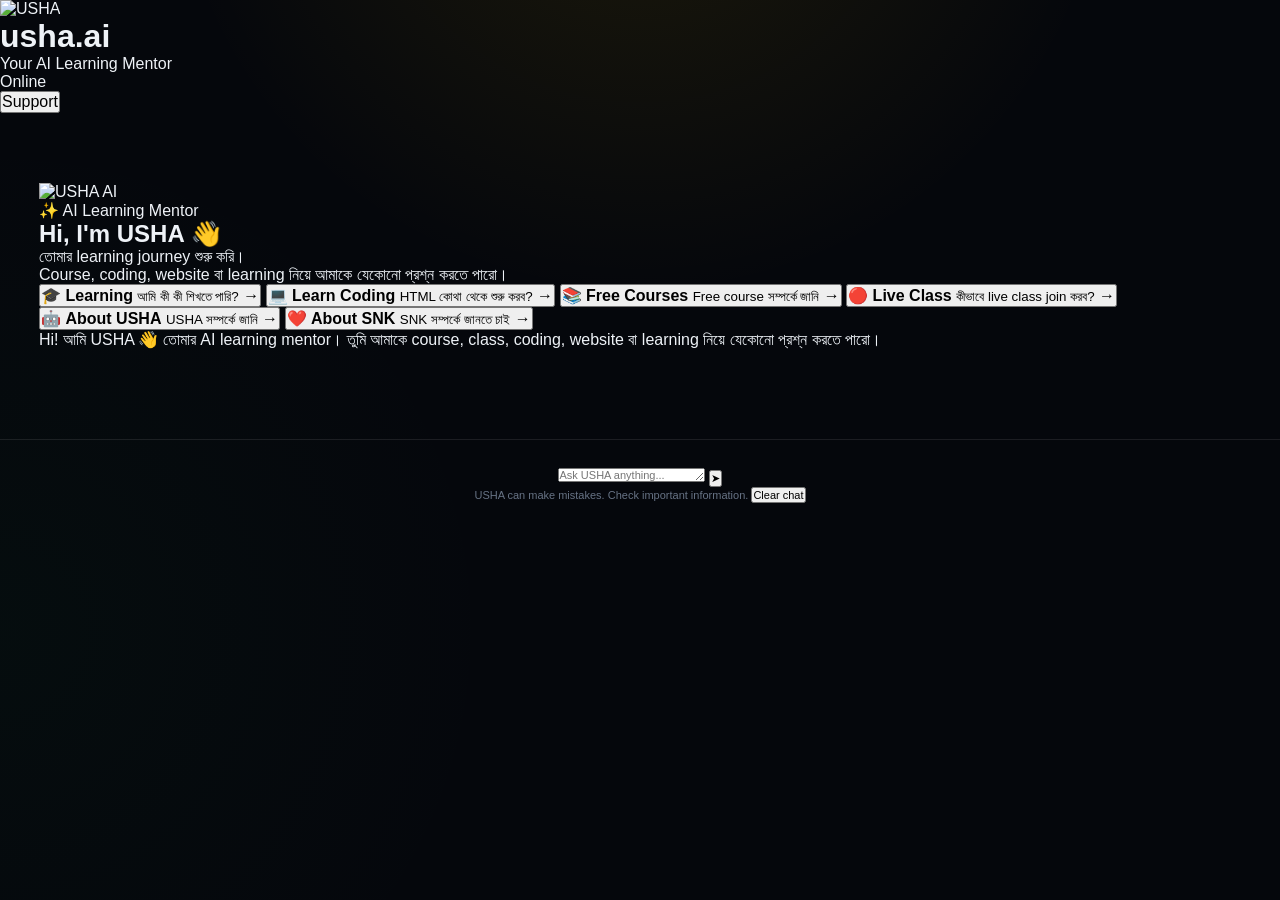
==== commit 505b9e6c: "Update usha.html" ====
--- a/usha.html
+++ b/usha.html
@@ -1,8 +1,6 @@
 <!DOCTYPE html>
 <html lang="en">
-
 <head>
-
   <meta charset="UTF-8">
 
   <meta
@@ -12,1030 +10,288 @@
 
   <meta
     name="description"
-    content="USHA AI — AI Learning Assistant from SNK IT Institute"
+    content="USHA AI Learning Mentor - SNK IT Institute"
   >
 
-  <meta
-    name="theme-color"
-    content="#05070c"
-  >
-
-  <title>USHA AI — SNK IT Institute</title>
-
+  <title>USHA AI Mentor — SNK IT Institute</title>
+
+  <link rel="stylesheet" href="usha.css">
+</head>
+
+<body>
 
   <!-- =====================================================
-       GOOGLE FONTS
-  ====================================================== -->
-
-  <link
-    rel="preconnect"
-    href="https://fonts.googleapis.com"
-  >
-
-  <link
-    rel="preconnect"
-    href="https://fonts.gstatic.com"
-    crossorigin
-  >
-
-  <link
-    href="https://fonts.googleapis.com/css2?family=Hind+Siliguri:wght@400;500;600;700&family=Inter:wght@400;500;600;700;800&display=swap"
-    rel="stylesheet"
-  >
-
-
-  <!-- =====================================================
-       FONT AWESOME
-  ====================================================== -->
-
-  <link
-    rel="stylesheet"
-    href="https://cdnjs.cloudflare.com/ajax/libs/font-awesome/6.5.2/css/all.min.css"
-  >
-
-
-  <!-- =====================================================
-       USHA CSS
-  ====================================================== -->
-
-  <link
-    rel="stylesheet"
-    href="usha.css"
-  >
-
-</head>
-
-
-<body>
-
-
-  <!-- =====================================================
-       HEADER
-  ====================================================== -->
-
-  <header class="top-header">
-
-    <a
-      href="https://snkitinstitute.github.io/"
-      class="brand"
-      target="_blank"
-      rel="noopener"
-    >
-
-      <img
-        class="brand-logo"
-        src="https://github.com/yourdocuments/products/blob/main/snk%20itlogo%20tn.svg?raw=true"
-        alt="SNK IT Institute"
-      >
-
-      <span class="brand-text">
-
-        <strong>
-          SNK IT Institute
-        </strong>
-
-        <span>
-          Learn. Build. Grow.
-        </span>
-
-      </span>
-
-    </a>
-
-
-    <div class="header-actions">
-
-      <a
-        href="https://snkitinstitute.github.io/"
-        class="header-btn"
-        target="_blank"
-        rel="noopener"
-      >
-        <i class="fa-solid fa-graduation-cap"></i>
-        SNK Institute
-      </a>
-
-
-      <button
-        class="header-btn yellow"
-        type="button"
-        onclick="openUshaChat()"
-      >
-        <i class="fa-solid fa-sparkles"></i>
-        Ask USHA
-      </button>
-
-    </div>
-
-  </header>
-
-
-
-  <!-- =====================================================
-       MAIN
-  ====================================================== -->
-
-  <main class="usha-main">
-
+       USHA APP
+       ===================================================== -->
+
+  <main class="usha-app">
 
     <!-- ===================================================
-         HERO
-    ==================================================== -->
-
-    <section class="hero">
-
-
-      <img
-        class="usha-avatar-large"
-        src="https://github.com/yourdocuments/products/blob/main/ushaicon.svg?raw=true"
-        alt="USHA AI"
-      >
-
-
-      <div class="online-pill">
-
-        <span class="online-dot"></span>
-
-        USHA AI Learning Assistant
-
-      </div>
-
-
-      <h1>
-        What do you want
-        <span>to learn today?</span>
-      </h1>
-
-
-      <p class="hero-description">
-
-        Meet <strong>USHA</strong>, your AI Learning Assistant
-        from <strong>SNK IT Institute</strong>.
-
-        Learn concepts, create study plans,
-        practice with quizzes, and build your
-        technology skills step by step.
-
-      </p>
-
-
-    </section>
-
-
-
-    <!-- ===================================================
-         ASK USHA
-    ==================================================== -->
-
-    <section class="ask-section">
-
-
-      <div class="ask-box">
-
-
-        <div class="ask-input-row">
-
-
-          <textarea
-            id="mainQuestion"
-            placeholder="Ask USHA anything about learning..."
-            rows="1"
-            aria-label="Ask USHA"
-          ></textarea>
-
-
-          <button
-            id="askButton"
-            class="ask-button"
-            type="button"
-            aria-label="Ask USHA"
-            title="Ask USHA"
-          >
-
-            <i class="fa-solid fa-arrow-up"></i>
-
-          </button>
-
-
-        </div>
-
-
-        <div class="ask-footer">
-
-
-          <div class="ask-footer-left">
-
-            <span class="mini-green-dot"></span>
-
-            <span>
-              AI Learning Assistant
-            </span>
-
-          </div>
-
-
-          <span>
-            English-first • SNK IT Institute
-          </span>
-
-
-        </div>
-
-
-      </div>
-
-
-
-      <!-- =================================================
-           SUGGESTIONS
-      ================================================== -->
-
-      <div class="suggestions">
-
-
-        <div class="section-label">
-          Try asking
-        </div>
-
-
-        <div class="suggestion-grid">
-
-
-          <button
-            class="suggestion"
-            type="button"
-            data-usha-question="I'm a complete beginner. Where should I start?"
-          >
-
-            <i class="fa-solid fa-road"></i>
-
-            <strong>
-              I'm a complete beginner
-            </strong>
-
-            <span>
-              Show me where to start
-            </span>
-
-          </button>
-
-
-          <button
-            class="suggestion"
-            type="button"
-            data-usha-question="Teach me HTML from zero."
-          >
-
-            <i class="fa-brands fa-html5"></i>
-
-            <strong>
-              Teach me HTML
-            </strong>
-
-            <span>
-              Start from the basics
-            </span>
-
-          </button>
-
-
-          <button
-            class="suggestion"
-            type="button"
-            data-usha-question="Create a study plan for learning web development."
-          >
-
-            <i class="fa-solid fa-calendar-days"></i>
-
-            <strong>
-              Create a study plan
-            </strong>
-
-            <span>
-              Build my learning roadmap
-            </span>
-
-          </button>
-
-
-          <button
-            class="suggestion"
-            type="button"
-            data-usha-question="Explain JavaScript to me simply."
-          >
-
-            <i class="fa-brands fa-js"></i>
-
-            <strong>
-              Explain JavaScript
-            </strong>
-
-            <span>
-              Make it simple
-            </span>
-
-          </button>
-
-
-          <button
-            class="suggestion"
-            type="button"
-            data-usha-question="Quiz me on HTML."
-          >
-
-            <i class="fa-solid fa-brain"></i>
-
-            <strong>
-              Quiz me
-            </strong>
-
-            <span>
-              Test what I know
-            </span>
-
-          </button>
-
-
-          <button
-            class="suggestion"
-            type="button"
-            data-usha-question="What should I learn if I want to build websites?"
-          >
-
-            <i class="fa-solid fa-compass"></i>
-
-            <strong>
-              What should I learn?
-            </strong>
-
-            <span>
-              Help me choose a path
-            </span>
-
-          </button>
-
-
-        </div>
-
-      </div>
-
-
-    </section>
-
-
-
-    <!-- ===================================================
-         TOPICS
-    ==================================================== -->
-
-    <section class="topics-section">
-
-
-      <div class="section-heading">
-
-        <h2>
-          Explore Learning Topics
-        </h2>
-
-        <p>
-          Start with a topic and let USHA guide you.
-        </p>
-
-      </div>
-
-
-      <div class="topic-grid">
-
-
-        <!-- WEB DEVELOPMENT -->
-
-        <button
-          class="topic-card"
-          type="button"
-          data-usha-question="Create a beginner roadmap for Web Development."
-        >
-
-          <div class="topic-icon">
-
-            <i class="fa-solid fa-code"></i>
-
-          </div>
-
-
-          <h3>
-            Web Development
-          </h3>
-
-
-          <p>
-            Learn HTML, CSS, JavaScript
-            and build modern websites.
-          </p>
-
-        </button>
-
-
-
-        <!-- COMPUTER BASICS -->
-
-        <button
-          class="topic-card"
-          type="button"
-          data-usha-question="Teach me Computer Basics from the beginning."
-        >
-
-          <div class="topic-icon">
-
-            <i class="fa-solid fa-computer"></i>
-
-          </div>
-
-
-          <h3>
-            Computer Basics
-          </h3>
-
-
-          <p>
-            Build your foundation with
-            essential computer skills.
-          </p>
-
-        </button>
-
-
-
-        <!-- DIGITAL SKILLS -->
-
-        <button
-          class="topic-card"
-          type="button"
-          data-usha-question="What digital skills should a beginner learn?"
-        >
-
-          <div class="topic-icon">
-
-            <i class="fa-solid fa-globe"></i>
-
-          </div>
-
-
-          <h3>
-            Digital Skills
-          </h3>
-
-
-          <p>
-            Learn useful digital tools,
-            internet skills and productivity.
-          </p>
-
-        </button>
-
-
-
-        <!-- IT FUNDAMENTALS -->
-
-        <button
-          class="topic-card"
-          type="button"
-          data-usha-question="Explain IT Fundamentals for a beginner."
-        >
-
-          <div class="topic-icon">
-
-            <i class="fa-solid fa-network-wired"></i>
-
-          </div>
-
-
-          <h3>
-            IT Fundamentals
-          </h3>
-
-
-          <p>
-            Understand core IT concepts
-            step by step.
-          </p>
-
-        </button>
-
-
-      </div>
-
-
-    </section>
-
-
-
-    <!-- ===================================================
-         LEARNING ACTIONS
-    ==================================================== -->
-
-    <section class="actions-section">
-
-
-      <div class="section-heading">
-
-        <h2>
-          Learn Your Way
-        </h2>
-
-        <p>
-          Ask USHA to help you practice and understand.
-        </p>
-
-      </div>
-
-
-      <div class="action-grid">
-
-
-        <button
-          class="learning-action"
-          type="button"
-          data-usha-question="Create a complete learning roadmap for me."
-        >
-
-          <i class="fa-solid fa-map"></i>
-
-          <strong>
-            Learning Roadmap
-          </strong>
-
-          <span>
-            Plan your journey
-          </span>
-
-        </button>
-
-
-
-        <button
-          class="learning-action"
-          type="button"
-          data-usha-question="Explain this topic to me in the simplest way possible."
-        >
-
-          <i class="fa-solid fa-lightbulb"></i>
-
-          <strong>
-            Explain Simply
-          </strong>
-
-          <span>
-            Make difficult topics easy
-          </span>
-
-        </button>
-
-
-
-        <button
-          class="learning-action"
-          type="button"
-          data-usha-question="Quiz me on what I have learned."
-        >
-
-          <i class="fa-solid fa-circle-question"></i>
-
-          <strong>
-            Quiz Me
-          </strong>
-
-          <span>
-            Test your knowledge
-          </span>
-
-        </button>
-
-
-
-        <button
-          class="learning-action"
-          type="button"
-          data-usha-question="Give me a practical coding exercise."
-        >
-
-          <i class="fa-solid fa-laptop-code"></i>
-
-          <strong>
-            Practice
-          </strong>
-
-          <span>
-            Learn by doing
-          </span>
-
-        </button>
-
-
-      </div>
-
-
-    </section>
-
-
-
-    <!-- ===================================================
-         RECENT QUESTIONS
-    ==================================================== -->
-
-    <section
-      id="recentSection"
-      class="recent-section"
-    >
-
-
-      <div class="section-heading">
-
-        <h2>
-          Recent Questions
-        </h2>
-
-        <p>
-          Continue from something you asked before.
-        </p>
-
-      </div>
-
-
-      <div
-        id="recentList"
-        class="recent-list"
-      ></div>
-
-
-    </section>
-
-
-  </main>
-
-
-
-  <!-- =====================================================
-       CHAT OVERLAY
-  ====================================================== -->
-
-  <div
-    id="chatOverlay"
-    class="chat-overlay"
-    aria-hidden="true"
-  >
-
-
-    <div
-      class="chat-window"
-      role="dialog"
-      aria-modal="true"
-      aria-label="USHA AI Learning Assistant"
-    >
-
-
-      <!-- ================================================
-           CHAT HEADER
-      ================================================= -->
-
-      <header class="chat-header">
-
-
-        <div class="chat-brand">
-
-
+         HEADER
+         =================================================== -->
+
+    <header class="usha-header">
+
+      <div class="usha-brand">
+
+        <div class="usha-logo">
           <img
-            class="chat-avatar"
             src="https://github.com/yourdocuments/products/blob/main/ushaicon.svg?raw=true"
             alt="USHA"
           >
-
-
-          <div class="chat-title">
-
-            <strong>
-              USHA
-            </strong>
-
-            <span>
-
-              <span class="chat-online"></span>
-
-              AI Learning Assistant
-
-            </span>
-
-          </div>
-
-
-        </div>
-
-
-
-        <div class="chat-header-actions">
-
-
-          <button
-            id="clearChat"
-            class="icon-button"
-            type="button"
-            title="Clear conversation"
-            aria-label="Clear conversation"
+        </div>
+
+        <div class="usha-brand-text">
+          <h1>usha.ai</h1>
+          <p>Your AI Learning Mentor</p>
+        </div>
+
+      </div>
+
+      <div class="usha-header-right">
+
+        <div class="usha-status">
+          <span class="status-dot"></span>
+          <span>Online</span>
+        </div>
+
+        <button
+          class="header-support"
+          type="button"
+          onclick="showSupportMessage()"
+        >
+          Support
+        </button>
+
+      </div>
+
+    </header>
+
+
+    <!-- ===================================================
+         MAIN CHAT AREA
+         =================================================== -->
+
+    <section class="usha-main">
+
+      <!-- ================================================
+           WELCOME SCREEN
+           ================================================ -->
+
+      <div
+        id="ushaWelcome"
+        class="usha-welcome"
+      >
+
+        <div class="welcome-avatar">
+
+          <img
+            src="https://github.com/yourdocuments/products/blob/main/ushaicon.svg?raw=true"
+            alt="USHA AI"
           >
 
-            <i class="fa-regular fa-trash-can"></i>
-
-          </button>
-
-
-          <button
-            id="closeChat"
-            class="icon-button close"
-            type="button"
-            title="Close"
-            aria-label="Close"
-          >
-
-            <i class="fa-solid fa-xmark"></i>
-
-          </button>
-
-
-        </div>
-
-
-      </header>
-
+          <span class="welcome-online"></span>
+
+        </div>
+
+        <div class="welcome-badge">
+          ✨ AI Learning Mentor
+        </div>
+
+        <h2>
+          Hi, I'm <span>USHA</span> 👋
+        </h2>
+
+        <p>
+          তোমার learning journey শুরু করি।
+          <br>
+          Course, coding, website বা learning নিয়ে আমাকে যেকোনো প্রশ্ন করতে পারো।
+        </p>
+
+      </div>
 
 
       <!-- ================================================
-           CHAT CONTENT
-      ================================================= -->
-
-      <div class="chat-content">
-
-
-        <!-- ==============================================
-             SIDEBAR
-        =============================================== -->
-
-        <aside class="chat-side">
-
-
-          <div class="chat-side-title">
-            Quick Learning
-          </div>
-
-
-          <button
-            class="side-prompt"
-            type="button"
-            data-usha-question="I'm a complete beginner. Create a learning path for me."
-          >
-
-            <i class="fa-solid fa-route"></i>
-
-            Beginner Roadmap
-
-          </button>
-
-
-          <button
-            class="side-prompt"
-            type="button"
-            data-usha-question="Teach me HTML from zero."
-          >
-
-            <i class="fa-brands fa-html5"></i>
-
-            Learn HTML
-
-          </button>
-
-
-          <button
-            class="side-prompt"
-            type="button"
-            data-usha-question="Teach me CSS from the beginning."
-          >
-
-            <i class="fa-brands fa-css3-alt"></i>
-
-            Learn CSS
-
-          </button>
-
-
-          <button
-            class="side-prompt"
-            type="button"
-            data-usha-question="Teach me JavaScript from the beginning."
-          >
-
-            <i class="fa-brands fa-js"></i>
-
-            Learn JavaScript
-
-          </button>
-
-
-          <button
-            class="side-prompt"
-            type="button"
-            data-usha-question="Quiz me on HTML."
-          >
-
-            <i class="fa-solid fa-brain"></i>
-
-            Take a Quiz
-
-          </button>
-
-
-          <button
-            class="side-prompt"
-            type="button"
-            data-usha-question="Give me a practical coding exercise."
-          >
-
-            <i class="fa-solid fa-code"></i>
-
-            Practice
-
-          </button>
-
-
-          <div
-            class="chat-side-title"
-            style="margin-top:25px;"
-          >
-            SNK Resources
-          </div>
-
-
-          <button
-            class="side-prompt"
-            type="button"
-            onclick="openExternalLink(USHA_LINKS.freeCourse)"
-          >
-
-            <i class="fa-solid fa-graduation-cap"></i>
-
-            Free Course
-
-          </button>
-
-
-          <button
-            class="side-prompt"
-            type="button"
-            onclick="openExternalLink(USHA_LINKS.zoom)"
-          >
-
-            <i class="fa-solid fa-video"></i>
-
-            Live Class
-
-          </button>
-
-
-          <button
-            class="side-prompt"
-            type="button"
-            onclick="openExternalLink(USHA_LINKS.whatsapp)"
-          >
-
-            <i class="fa-brands fa-whatsapp"></i>
-
-            Support
-
-          </button>
-
-
-        </aside>
-
-
-
-        <!-- ==============================================
-             CHAT AREA
-        =============================================== -->
-
-        <section class="chat-area">
-
-
-          <!-- MESSAGES -->
-
-          <div
-            id="messages"
-            class="messages"
-            aria-live="polite"
-          ></div>
-
-
-
-          <!-- TYPING -->
-
-          <div
-            id="typingIndicator"
-            class="typing"
-          >
-
-            <span>
-              USHA is thinking
-            </span>
-
-            <span class="typing-dot"></span>
-            <span class="typing-dot"></span>
-            <span class="typing-dot"></span>
-
-          </div>
-
-
-
-          <!-- INPUT -->
-
-          <div class="chat-input-wrap">
-
-
-            <div class="chat-input-box">
-
-
-              <textarea
-                id="chatInput"
-                rows="1"
-                placeholder="Ask USHA a learning question..."
-                aria-label="Chat with USHA"
-              ></textarea>
-
-
-              <button
-                id="sendChat"
-                class="send-chat"
-                type="button"
-                title="Send"
-                aria-label="Send message"
-              >
-
-                <i class="fa-solid fa-arrow-up"></i>
-
-              </button>
-
-
-            </div>
-
-
-            <div class="chat-disclaimer">
-
-              USHA currently uses a smart learning
-              demo brain. Real AI/API integration
-              can be connected later.
-
-            </div>
-
-
-          </div>
-
-
-        </section>
-
-
-      </div>
-
-
-    </div>
-
-
-  </div>
-
+           SUGGESTION CARDS
+           ================================================ -->
+
+      <div
+        id="ushaSuggestions"
+        class="usha-suggestions"
+      >
+
+        <button
+          class="suggestion-card"
+          type="button"
+          data-question="আমি কী কী শিখতে পারি?"
+        >
+
+          <span class="suggestion-icon">🎓</span>
+
+          <span class="suggestion-content">
+            <strong>Learning</strong>
+            <small>আমি কী কী শিখতে পারি?</small>
+          </span>
+
+          <span class="suggestion-arrow">→</span>
+
+        </button>
+
+
+        <button
+          class="suggestion-card"
+          type="button"
+          data-question="আমি HTML শিখতে চাই, কোথা থেকে শুরু করব?"
+        >
+
+          <span class="suggestion-icon">💻</span>
+
+          <span class="suggestion-content">
+            <strong>Learn Coding</strong>
+            <small>HTML কোথা থেকে শুরু করব?</small>
+          </span>
+
+          <span class="suggestion-arrow">→</span>
+
+        </button>
+
+
+        <button
+          class="suggestion-card"
+          type="button"
+          data-question="Free course সম্পর্কে বলো"
+        >
+
+          <span class="suggestion-icon">📚</span>
+
+          <span class="suggestion-content">
+            <strong>Free Courses</strong>
+            <small>Free course সম্পর্কে জানি</small>
+          </span>
+
+          <span class="suggestion-arrow">→</span>
+
+        </button>
+
+
+        <button
+          class="suggestion-card"
+          type="button"
+          data-question="Live class কীভাবে join করব?"
+        >
+
+          <span class="suggestion-icon">🔴</span>
+
+          <span class="suggestion-content">
+            <strong>Live Class</strong>
+            <small>কীভাবে live class join করব?</small>
+          </span>
+
+          <span class="suggestion-arrow">→</span>
+
+        </button>
+
+
+        <button
+          class="suggestion-card"
+          type="button"
+          data-question="তুমি কে?"
+        >
+
+          <span class="suggestion-icon">🤖</span>
+
+          <span class="suggestion-content">
+            <strong>About USHA</strong>
+            <small>USHA সম্পর্কে জানি</small>
+          </span>
+
+          <span class="suggestion-arrow">→</span>
+
+        </button>
+
+
+        <button
+          class="suggestion-card"
+          type="button"
+          data-question="SNK কে?"
+        >
+
+          <span class="suggestion-icon">❤️</span>
+
+          <span class="suggestion-content">
+            <strong>About SNK</strong>
+            <small>SNK সম্পর্কে জানতে চাই</small>
+          </span>
+
+          <span class="suggestion-arrow">→</span>
+
+        </button>
+
+      </div>
+
+
+      <!-- ================================================
+           CHAT MESSAGES
+           ================================================ -->
+
+      <div
+        id="ushaMessages"
+        class="usha-messages"
+        aria-live="polite"
+      ></div>
+
+    </section>
+
+
+    <!-- ===================================================
+         INPUT AREA
+         =================================================== -->
+
+    <footer class="usha-footer">
+
+      <div class="input-wrapper">
+
+        <textarea
+          id="ushaInput"
+          class="usha-input"
+          rows="1"
+          placeholder="Ask USHA anything..."
+          autocomplete="off"
+        ></textarea>
+
+        <button
+          id="ushaSend"
+          class="usha-send"
+          type="button"
+          aria-label="Send message"
+        >
+          <span>➤</span>
+        </button>
+
+      </div>
+
+      <div class="footer-info">
+        <span>USHA can make mistakes. Check important information.</span>
+
+        <button
+          id="ushaClear"
+          class="clear-chat"
+          type="button"
+        >
+          Clear chat
+        </button>
+      </div>
+
+    </footer>
+
+  </main>
 
 
   <!-- =====================================================
-       FOOTER
-  ====================================================== -->
-
-  <footer>
-
-    <strong>
-      USHA AI
-    </strong>
-
-    &nbsp;•&nbsp;
-
-    AI Learning Assistant from
-    <strong>SNK IT Institute</strong>
-
-  </footer>
-
-
-
-  <!-- =====================================================
-       USHA JAVASCRIPT
-  ====================================================== -->
-
-  <script
-    src="usha.js"
-  ></script>
-
+       JAVASCRIPT
+       ===================================================== -->
+
+  <script src="usha.js"></script>
 
 </body>
-
 </html>
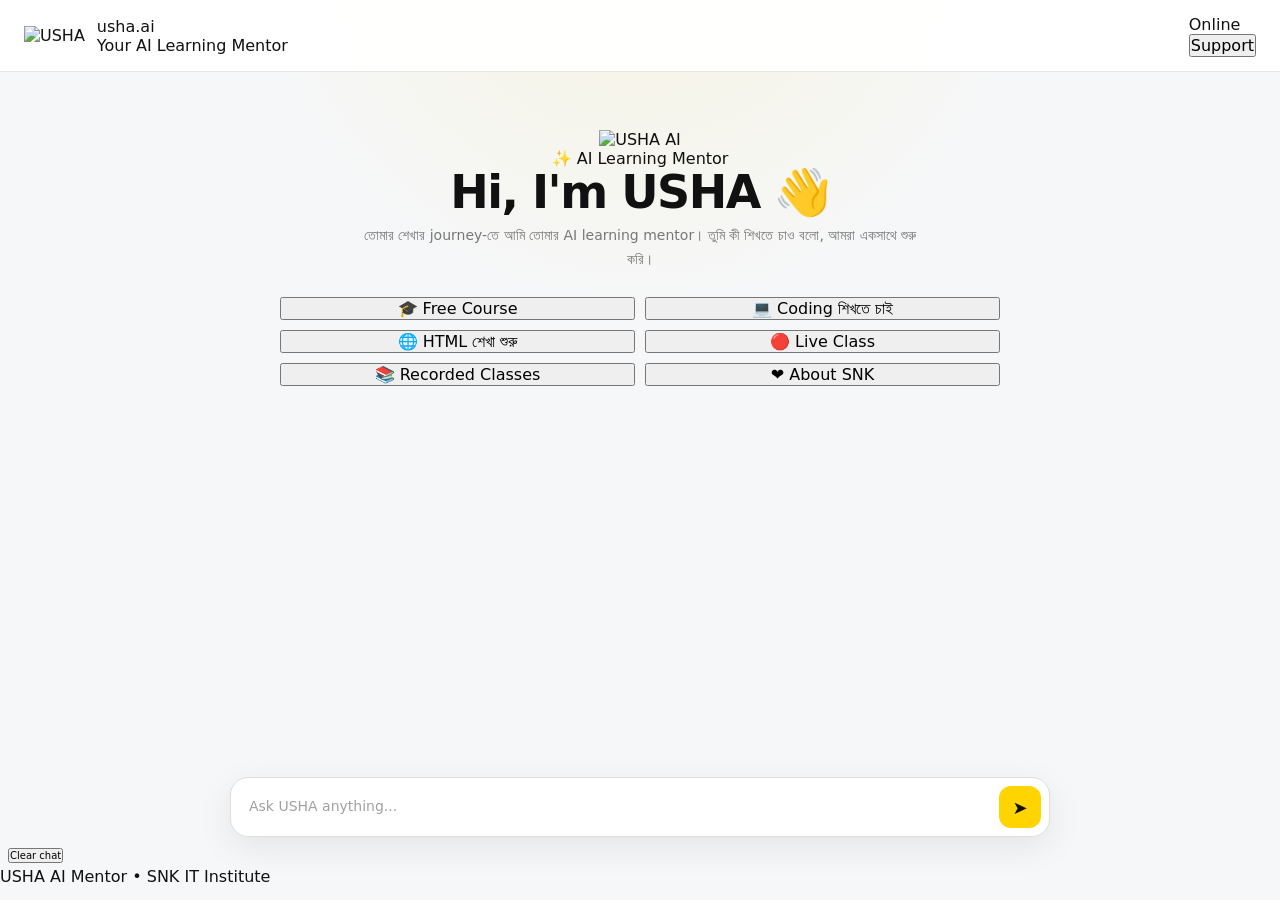
==== commit d9bca800: "Update usha.html" ====
--- a/usha.html
+++ b/usha.html
@@ -1,63 +1,72 @@
 <!DOCTYPE html>
-<html lang="en">
+<html lang="bn">
 <head>
   <meta charset="UTF-8">
 
   <meta
     name="viewport"
-    content="width=device-width, initial-scale=1.0"
+    content="width=device-width, initial-scale=1.0, maximum-scale=1.0, user-scalable=no"
   >
+
+  <title>USHA AI — Your AI Learning Mentor</title>
 
   <meta
     name="description"
-    content="USHA AI Learning Mentor - SNK IT Institute"
+    content="USHA — SNK IT Institute AI Learning Mentor"
   >
-
-  <title>USHA AI Mentor — SNK IT Institute</title>
 
   <link rel="stylesheet" href="usha.css">
 </head>
 
 <body>
 
-  <!-- =====================================================
-       USHA APP
-       ===================================================== -->
-
-  <main class="usha-app">
-
-    <!-- ===================================================
+  <div class="usha-app">
+
+    <!-- =====================================================
          HEADER
-         =================================================== -->
+    ====================================================== -->
 
     <header class="usha-header">
 
       <div class="usha-brand">
 
-        <div class="usha-logo">
-          <img
-            src="https://github.com/yourdocuments/products/blob/main/ushaicon.svg?raw=true"
-            alt="USHA"
-          >
-        </div>
+        <img
+          class="usha-brand-icon"
+          src="https://github.com/yourdocuments/products/blob/main/ushaicon.svg?raw=true"
+          alt="USHA"
+        >
 
         <div class="usha-brand-text">
-          <h1>usha.ai</h1>
-          <p>Your AI Learning Mentor</p>
+
+          <div class="usha-brand-name">
+            usha.ai
+          </div>
+
+          <div class="usha-brand-subtitle">
+            Your AI Learning Mentor
+          </div>
+
         </div>
 
       </div>
 
+
       <div class="usha-header-right">
 
-        <div class="usha-status">
-          <span class="status-dot"></span>
-          <span>Online</span>
-        </div>
-
-        <button
-          class="header-support"
-          type="button"
+        <div class="usha-online">
+
+          <span class="usha-online-dot"></span>
+
+          <span>
+            Online
+          </span>
+
+        </div>
+
+
+        <button
+          type="button"
+          class="usha-support-btn"
           onclick="showSupportMessage()"
         >
           Support
@@ -68,228 +77,263 @@
     </header>
 
 
-    <!-- ===================================================
-         MAIN CHAT AREA
-         =================================================== -->
-
-    <section class="usha-main">
-
-      <!-- ================================================
-           WELCOME SCREEN
-           ================================================ -->
-
-      <div
+    <!-- =====================================================
+         MAIN
+    ====================================================== -->
+
+    <main class="usha-main">
+
+
+      <!-- ===================================================
+           WELCOME
+      ==================================================== -->
+
+      <section
         id="ushaWelcome"
         class="usha-welcome"
       >
 
-        <div class="welcome-avatar">
-
-          <img
-            src="https://github.com/yourdocuments/products/blob/main/ushaicon.svg?raw=true"
-            alt="USHA AI"
-          >
-
-          <span class="welcome-online"></span>
-
-        </div>
-
-        <div class="welcome-badge">
+        <img
+          class="usha-welcome-icon"
+          src="https://github.com/yourdocuments/products/blob/main/ushaicon.svg?raw=true"
+          alt="USHA AI"
+        >
+
+
+        <div class="usha-welcome-badge">
           ✨ AI Learning Mentor
         </div>
 
-        <h2>
-          Hi, I'm <span>USHA</span> 👋
-        </h2>
+
+        <h1>
+          Hi, I'm USHA 👋
+        </h1>
+
 
         <p>
-          তোমার learning journey শুরু করি।
-          <br>
-          Course, coding, website বা learning নিয়ে আমাকে যেকোনো প্রশ্ন করতে পারো।
+          তোমার শেখার journey-তে আমি তোমার AI learning mentor।
+          তুমি কী শিখতে চাও বলো, আমরা একসাথে শুরু করি।
         </p>
 
-      </div>
-
-
-      <!-- ================================================
-           SUGGESTION CARDS
-           ================================================ -->
-
-      <div
+      </section>
+
+
+      <!-- ===================================================
+           SMART LEARNING MENU
+      ==================================================== -->
+
+      <section
         id="ushaSuggestions"
         class="usha-suggestions"
       >
 
-        <button
-          class="suggestion-card"
-          type="button"
-          data-question="আমি কী কী শিখতে পারি?"
-        >
-
-          <span class="suggestion-icon">🎓</span>
-
-          <span class="suggestion-content">
-            <strong>Learning</strong>
-            <small>আমি কী কী শিখতে পারি?</small>
-          </span>
-
-          <span class="suggestion-arrow">→</span>
-
-        </button>
-
-
-        <button
-          class="suggestion-card"
-          type="button"
+        <!-- Free Course -->
+
+        <button
+          type="button"
+          class="usha-suggestion"
+          data-question="আমি কী কী Free Course শিখতে পারি?"
+        >
+
+          <span class="usha-suggestion-icon">
+            🎓
+          </span>
+
+          <span class="usha-suggestion-title">
+            Free Course
+          </span>
+
+        </button>
+
+
+        <!-- Coding -->
+
+        <button
+          type="button"
+          class="usha-suggestion"
+          data-question="আমি coding শিখতে চাই, কোথা থেকে শুরু করব?"
+        >
+
+          <span class="usha-suggestion-icon">
+            💻
+          </span>
+
+          <span class="usha-suggestion-title">
+            Coding শিখতে চাই
+          </span>
+
+        </button>
+
+
+        <!-- HTML -->
+
+        <button
+          type="button"
+          class="usha-suggestion"
           data-question="আমি HTML শিখতে চাই, কোথা থেকে শুরু করব?"
         >
 
-          <span class="suggestion-icon">💻</span>
-
-          <span class="suggestion-content">
-            <strong>Learn Coding</strong>
-            <small>HTML কোথা থেকে শুরু করব?</small>
-          </span>
-
-          <span class="suggestion-arrow">→</span>
-
-        </button>
-
-
-        <button
-          class="suggestion-card"
-          type="button"
-          data-question="Free course সম্পর্কে বলো"
-        >
-
-          <span class="suggestion-icon">📚</span>
-
-          <span class="suggestion-content">
-            <strong>Free Courses</strong>
-            <small>Free course সম্পর্কে জানি</small>
-          </span>
-
-          <span class="suggestion-arrow">→</span>
-
-        </button>
-
-
-        <button
-          class="suggestion-card"
-          type="button"
+          <span class="usha-suggestion-icon">
+            🌐
+          </span>
+
+          <span class="usha-suggestion-title">
+            HTML শেখা শুরু
+          </span>
+
+        </button>
+
+
+        <!-- Live -->
+
+        <button
+          type="button"
+          class="usha-suggestion"
           data-question="Live class কীভাবে join করব?"
         >
 
-          <span class="suggestion-icon">🔴</span>
-
-          <span class="suggestion-content">
-            <strong>Live Class</strong>
-            <small>কীভাবে live class join করব?</small>
-          </span>
-
-          <span class="suggestion-arrow">→</span>
-
-        </button>
-
-
-        <button
-          class="suggestion-card"
-          type="button"
-          data-question="তুমি কে?"
-        >
-
-          <span class="suggestion-icon">🤖</span>
-
-          <span class="suggestion-content">
-            <strong>About USHA</strong>
-            <small>USHA সম্পর্কে জানি</small>
-          </span>
-
-          <span class="suggestion-arrow">→</span>
-
-        </button>
-
-
-        <button
-          class="suggestion-card"
-          type="button"
-          data-question="SNK কে?"
-        >
-
-          <span class="suggestion-icon">❤️</span>
-
-          <span class="suggestion-content">
-            <strong>About SNK</strong>
-            <small>SNK সম্পর্কে জানতে চাই</small>
-          </span>
-
-          <span class="suggestion-arrow">→</span>
-
-        </button>
-
-      </div>
-
-
-      <!-- ================================================
+          <span class="usha-suggestion-icon">
+            🔴
+          </span>
+
+          <span class="usha-suggestion-title">
+            Live Class
+          </span>
+
+        </button>
+
+
+        <!-- Recorded -->
+
+        <button
+          type="button"
+          class="usha-suggestion"
+          data-question="Recorded class কোথায় পাব?"
+        >
+
+          <span class="usha-suggestion-icon">
+            📚
+          </span>
+
+          <span class="usha-suggestion-title">
+            Recorded Classes
+          </span>
+
+        </button>
+
+
+        <!-- SNK -->
+
+        <button
+          type="button"
+          class="usha-suggestion"
+          data-question="SNK IT Institute সম্পর্কে বলো"
+        >
+
+          <span class="usha-suggestion-icon">
+            ❤️
+          </span>
+
+          <span class="usha-suggestion-title">
+            About SNK
+          </span>
+
+        </button>
+
+      </section>
+
+
+      <!-- ===================================================
            CHAT MESSAGES
-           ================================================ -->
-
-      <div
+      ==================================================== -->
+
+      <section
         id="ushaMessages"
         class="usha-messages"
         aria-live="polite"
-      ></div>
-
-    </section>
-
-
-    <!-- ===================================================
-         INPUT AREA
-         =================================================== -->
+        aria-label="USHA Chat Messages"
+      >
+
+        <!--
+          Messages will be added here
+          by usha.js
+        -->
+
+      </section>
+
+    </main>
+
+
+    <!-- =====================================================
+         FOOTER / INPUT
+    ====================================================== -->
 
     <footer class="usha-footer">
 
-      <div class="input-wrapper">
-
-        <textarea
-          id="ushaInput"
-          class="usha-input"
-          rows="1"
-          placeholder="Ask USHA anything..."
-          autocomplete="off"
-        ></textarea>
-
-        <button
-          id="ushaSend"
-          class="usha-send"
-          type="button"
-          aria-label="Send message"
-        >
-          <span>➤</span>
-        </button>
+      <div class="usha-input-container">
+
+        <div class="usha-input-wrap">
+
+          <textarea
+            id="ushaInput"
+            rows="1"
+            maxlength="1000"
+            placeholder="Ask USHA anything..."
+            autocomplete="off"
+            spellcheck="true"
+          ></textarea>
+
+
+          <button
+            type="button"
+            id="ushaSend"
+            aria-label="Send message"
+            title="Send"
+          >
+            ➤
+          </button>
+
+        </div>
+
+
+        <div class="usha-clear">
+
+          <button
+            type="button"
+            id="ushaClear"
+          >
+            Clear chat
+          </button>
+
+        </div>
+
+
+        <div class="usha-footer-note">
+          USHA AI Mentor • SNK IT Institute
+        </div>
 
       </div>
 
-      <div class="footer-info">
-        <span>USHA can make mistakes. Check important information.</span>
-
-        <button
-          id="ushaClear"
-          class="clear-chat"
-          type="button"
-        >
-          Clear chat
-        </button>
-      </div>
-
     </footer>
 
-  </main>
-
-
-  <!-- =====================================================
-       JAVASCRIPT
-       ===================================================== -->
+
+    <!-- =====================================================
+         TOAST
+    ====================================================== -->
+
+    <div
+      id="ushaToast"
+      class="usha-toast"
+      role="status"
+      aria-live="polite"
+    ></div>
+
+  </div>
+
+
+  <!-- =======================================================
+       SCRIPT
+  ======================================================== -->
 
   <script src="usha.js"></script>
 
--- a/usha.css
+++ b/usha.css
@@ -1,2275 +1,1337 @@
 /* =========================================================
-   USHA AI — SNK IT INSTITUTE
-   Complete External Stylesheet
-   ========================================================= */
-
-/* =========================
-   ROOT VARIABLES
-========================= */
+   USHA.AI — SNK AI LEARNING MENTOR
+   Full CSS
+   Proper Desktop + Mobile Chat Scrolling
+   ========================================================= */
 
 :root {
-  --bg: #05070c;
-  --bg-soft: #090d15;
-  --panel: #0d121c;
-  --panel-2: #111824;
-  --panel-3: #151d29;
-
-  --border: rgba(255, 255, 255, 0.09);
-  --border-light: rgba(255, 255, 255, 0.14);
-
-  --yellow: #f4c400;
-  --yellow-light: #ffd83d;
-  --yellow-dark: #d9ac00;
-
-  --green: #0aad4b;
-  --green-light: #35d978;
-  --green-dark: #078d3d;
-
-  --white: #ffffff;
-  --text: #eef2f7;
-  --text-soft: #c8d0dc;
-  --muted: #8e9aaa;
-  --muted-dark: #667284;
-
-  --danger: #ff6565;
-
-  --shadow-small:
-    0 10px 35px rgba(0, 0, 0, 0.25);
-
-  --shadow:
-    0 25px 80px rgba(0, 0, 0, 0.45);
-
-  --shadow-large:
-    0 35px 120px rgba(0, 0, 0, 0.65);
-
-  --radius-small: 12px;
-  --radius: 20px;
-  --radius-large: 27px;
-
-  --transition:
-    all 0.25s ease;
-}
-
-
-/* =========================
+  --usha-bg: #f6f7f9;
+  --usha-card: #ffffff;
+  --usha-text: #111111;
+  --usha-muted: #777777;
+  --usha-border: #e7e7e7;
+
+  --usha-yellow: #ffd400;
+  --usha-yellow-dark: #e6bd00;
+
+  --usha-user: #111111;
+  --usha-user-text: #ffffff;
+
+  --usha-bot: #ffffff;
+  --usha-bot-text: #222222;
+
+  --usha-green: #19b968;
+
+  --usha-shadow:
+    0 20px 60px rgba(0, 0, 0, 0.10);
+
+  --usha-radius: 20px;
+}
+
+
+/* =========================================================
    RESET
-========================= */
+   ========================================================= */
 
 * {
-  box-sizing: border-box;
   margin: 0;
   padding: 0;
+  box-sizing: border-box;
 }
 
 html {
+  width: 100%;
+  height: 100%;
   scroll-behavior: smooth;
 }
 
 body {
+  width: 100%;
+  min-height: 100%;
   margin: 0;
+
+  font-family:
+    Inter,
+    system-ui,
+    -apple-system,
+    BlinkMacSystemFont,
+    "Segoe UI",
+    Arial,
+    sans-serif;
+
+  background: var(--usha-bg);
+  color: var(--usha-text);
+
+  overflow-x: hidden;
+}
+
+button,
+textarea,
+input {
+  font: inherit;
+}
+
+button {
+  cursor: pointer;
+}
+
+a {
+  color: inherit;
+  text-decoration: none;
+}
+
+
+/* =========================================================
+   MAIN APP
+   ========================================================= */
+
+.usha-app {
+  width: 100%;
   min-height: 100vh;
-
-  font-family:
-    "Inter",
-    "Hind Siliguri",
-    sans-serif;
+  min-height: 100dvh;
+
+  display: flex;
+  flex-direction: column;
 
   background:
     radial-gradient(
-      circle at 50% -20%,
-      rgba(244, 196, 0, 0.10),
-      transparent 38%
-    ),
-    radial-gradient(
-      circle at 0% 70%,
-      rgba(10, 173, 75, 0.035),
+      circle at 50% -10%,
+      rgba(255, 212, 0, 0.10),
       transparent 35%
     ),
-    var(--bg);
-
-  color: var(--text);
-
-  overflow-x: hidden;
-}
-
-button,
-input,
-textarea,
-select {
-  font: inherit;
-}
-
-button {
-  cursor: pointer;
-}
-
-img {
-  max-width: 100%;
-}
-
-a {
-  text-decoration: none;
-  color: inherit;
-}
-
-::selection {
-  background: rgba(244, 196, 0, 0.25);
-  color: #fff;
-}
-
-
-/* =========================
-   SCROLLBAR
-========================= */
-
-::-webkit-scrollbar {
-  width: 7px;
-  height: 7px;
-}
-
-::-webkit-scrollbar-track {
-  background: transparent;
-}
-
-::-webkit-scrollbar-thumb {
-  background: #252e3b;
-  border-radius: 50px;
-}
-
-::-webkit-scrollbar-thumb:hover {
-  background: #374354;
-}
-
-
-/* =========================================================
-   TOP HEADER
-========================================================= */
-
-.top-header {
+    var(--usha-bg);
+
+  overflow: hidden;
+}
+
+
+/* =========================================================
+   HEADER
+   ========================================================= */
+
+.usha-header {
   position: sticky;
   top: 0;
-  z-index: 1000;
+  z-index: 100;
+
+  flex: 0 0 auto;
 
   width: 100%;
-  height: 74px;
+
+  min-height: 72px;
 
   display: flex;
   align-items: center;
   justify-content: space-between;
 
-  padding: 0 5%;
-
-  background:
-    rgba(5, 7, 12, 0.86);
-
-  border-bottom:
-    1px solid var(--border);
+  padding: 12px 24px;
+
+  background: rgba(255, 255, 255, 0.92);
 
   backdrop-filter: blur(18px);
   -webkit-backdrop-filter: blur(18px);
-}
-
-
-/* BRAND */
-
-.brand {
+
+  border-bottom: 1px solid var(--usha-border);
+}
+
+
+/* =========================================================
+   BRAND
+   ========================================================= */
+
+.usha-brand {
+  display: flex;
+  align-items: center;
+  gap: 12px;
+
+  min-width: 0;
+}
+
+.usha-logo {
+  width: 44px;
+  height: 44px;
+
+  flex: 0 0 44px;
+
+  padding: 6px;
+
+  object-fit: contain;
+
+  background: #ffffff;
+
+  border: 1px solid var(--usha-border);
+
+  border-radius: 13px;
+
+  box-shadow:
+    0 5px 20px rgba(0, 0, 0, 0.06);
+}
+
+.usha-brand-text {
+  min-width: 0;
+}
+
+.usha-brand-text strong {
+  display: block;
+
+  font-size: 16px;
+  line-height: 1.2;
+
+  font-weight: 800;
+
+  white-space: nowrap;
+}
+
+.usha-brand-text span {
+  display: block;
+
+  margin-top: 2px;
+
+  color: var(--usha-muted);
+
+  font-size: 11px;
+
+  white-space: nowrap;
+}
+
+
+/* =========================================================
+   ONLINE STATUS
+   ========================================================= */
+
+.usha-status {
   display: inline-flex;
   align-items: center;
-  gap: 12px;
-
-  min-width: 0;
-
-  transition: var(--transition);
-}
-
-.brand:hover {
-  opacity: 0.9;
-}
-
-.brand-logo {
-  width: 43px;
-  height: 43px;
-
-  object-fit: contain;
-
-  border-radius: 12px;
-
-  flex-shrink: 0;
-}
-
-.brand-text {
+  gap: 7px;
+
+  color: #159a58;
+
+  font-size: 11px;
+  font-weight: 700;
+
+  white-space: nowrap;
+}
+
+.usha-status::before {
+  content: "";
+
+  width: 7px;
+  height: 7px;
+
+  display: block;
+
+  background: var(--usha-green);
+
+  border-radius: 50%;
+
+  box-shadow:
+    0 0 0 4px rgba(25, 185, 104, 0.10);
+}
+
+
+/* =========================================================
+   SUPPORT BUTTON
+   ========================================================= */
+
+.usha-support {
+  min-height: 38px;
+
+  padding: 0 13px;
+
+  display: inline-flex;
+  align-items: center;
+  justify-content: center;
+
+  gap: 6px;
+
+  border: 1px solid var(--usha-border);
+
+  border-radius: 11px;
+
+  background: #ffffff;
+
+  color: #333333;
+
+  font-size: 12px;
+  font-weight: 700;
+
+  transition: 0.2s ease;
+}
+
+.usha-support:hover {
+  background: #f4f4f4;
+
+  transform: translateY(-1px);
+}
+
+
+/* =========================================================
+   MAIN AREA
+   ========================================================= */
+
+.usha-main {
+  width: 100%;
+  max-width: 1050px;
+
+  margin: 0 auto;
+
+  flex: 1 1 auto;
+
+  min-height: 0;
+
   display: flex;
   flex-direction: column;
 
-  line-height: 1.1;
-
-  min-width: 0;
-}
-
-.brand-text strong {
-  color: var(--white);
-
-  font-size: 16px;
-  font-weight: 800;
-
-  white-space: nowrap;
-}
-
-.brand-text span {
-  color: var(--muted);
-
-  font-size: 11px;
-
-  margin-top: 4px;
-
-  white-space: nowrap;
-}
-
-
-/* HEADER ACTIONS */
-
-.header-actions {
-  display: flex;
-  align-items: center;
-  gap: 10px;
-}
-
-.header-btn {
-  border:
-    1px solid var(--border);
-
-  background:
-    rgba(255, 255, 255, 0.04);
-
-  color: var(--white);
-
-  border-radius: 12px;
-
-  padding: 10px 15px;
-
-  transition: var(--transition);
-}
-
-.header-btn:hover {
-  border-color:
-    rgba(244, 196, 0, 0.45);
-
-  background:
-    rgba(244, 196, 0, 0.08);
-
-  transform: translateY(-1px);
-}
-
-.header-btn i {
-  margin-right: 6px;
-}
-
-.header-btn.yellow {
-  background: var(--yellow);
-  color: #111;
-
-  border-color: var(--yellow);
-
-  font-weight: 700;
-}
-
-.header-btn.yellow:hover {
-  background: var(--yellow-light);
-  border-color: var(--yellow-light);
+  padding: 28px 20px 0;
+}
+
+
+/* =========================================================
+   WELCOME AREA
+   ========================================================= */
+
+.usha-welcome {
+  width: 100%;
+  max-width: 720px;
+
+  margin: 30px auto 25px;
+
+  text-align: center;
+
+  flex: 0 0 auto;
+}
+
+.usha-welcome-avatar {
+  width: 72px;
+  height: 72px;
+
+  margin: 0 auto 15px;
+
+  padding: 10px;
+
+  display: grid;
+  place-items: center;
+
+  background: #ffffff;
+
+  border: 1px solid var(--usha-border);
+
+  border-radius: 22px;
 
   box-shadow:
-    0 8px 25px rgba(244, 196, 0, 0.18);
-}
-
-
-/* =========================================================
-   MAIN
-========================================================= */
-
-.usha-main {
+    0 12px 35px rgba(0, 0, 0, 0.08);
+}
+
+.usha-welcome-avatar img {
   width: 100%;
-  max-width: 1250px;
-
-  margin: 0 auto;
-
-  padding:
-    70px 24px 90px;
-}
-
-
-/* =========================================================
-   HERO
-========================================================= */
-
-.hero {
-  width: 100%;
-  max-width: 900px;
-
-  margin: 0 auto;
-
-  text-align: center;
-
-  position: relative;
-}
-
-.hero::before {
-  content: "";
-
-  position: absolute;
-
-  width: 420px;
-  height: 220px;
-
-  left: 50%;
-  top: -100px;
-
-  transform: translateX(-50%);
-
-  background:
-    radial-gradient(
-      ellipse,
-      rgba(244, 196, 0, 0.09),
-      transparent 70%
-    );
-
-  pointer-events: none;
-
-  z-index: -1;
-}
-
-
-/* USHA LARGE AVATAR */
-
-.usha-avatar-large {
-  width: 92px;
-  height: 92px;
+  height: 100%;
 
   object-fit: contain;
-
-  margin-bottom: 22px;
-
-  filter:
-    drop-shadow(
-      0 0 25px
-      rgba(244, 196, 0, 0.18)
-    );
-
-  animation:
-    ushaFloat 4s ease-in-out infinite;
-}
-
-@keyframes ushaFloat {
-
-  0%,
-  100% {
-    transform: translateY(0);
-  }
-
-  50% {
-    transform: translateY(-7px);
-  }
-}
-
-
-/* ONLINE PILL */
-
-.online-pill {
+}
+
+.usha-badge {
   display: inline-flex;
   align-items: center;
-  gap: 8px;
-
-  padding: 7px 13px;
-
-  border:
-    1px solid rgba(10, 173, 75, 0.28);
-
-  background:
-    rgba(10, 173, 75, 0.08);
-
-  color: #6ee99d;
+
+  margin-bottom: 12px;
+
+  padding: 6px 10px;
 
   border-radius: 999px;
 
-  font-size: 12px;
-  font-weight: 600;
-
-  margin-bottom: 20px;
-}
-
-.online-dot {
+  background: rgba(255, 212, 0, 0.12);
+
+  color: #8a7200;
+
+  font-size: 10px;
+  font-weight: 800;
+}
+
+.usha-welcome h1 {
+  margin-bottom: 8px;
+
+  color: #111111;
+
+  font-size: clamp(30px, 5vw, 46px);
+
+  line-height: 1.05;
+
+  letter-spacing: -1.5px;
+}
+
+.usha-welcome p {
+  max-width: 580px;
+
+  margin: 0 auto;
+
+  color: var(--usha-muted);
+
+  font-size: 14px;
+
+  line-height: 1.7;
+}
+
+
+/* =========================================================
+   SUGGESTION CARDS
+   ========================================================= */
+
+.usha-suggestions {
+  width: 100%;
+  max-width: 720px;
+
+  margin: 0 auto 25px;
+
+  display: grid;
+
+  grid-template-columns: repeat(2, minmax(0, 1fr));
+
+  gap: 10px;
+
+  flex: 0 0 auto;
+}
+
+.suggestion-card {
+  width: 100%;
+
+  min-height: 74px;
+
+  padding: 15px;
+
+  text-align: left;
+
+  background: #ffffff;
+
+  border: 1px solid var(--usha-border);
+
+  border-radius: 15px;
+
+  color: #333333;
+
+  transition:
+    transform 0.2s ease,
+    border-color 0.2s ease,
+    box-shadow 0.2s ease,
+    background 0.2s ease;
+}
+
+.suggestion-card:hover {
+  transform: translateY(-2px);
+
+  border-color: rgba(255, 212, 0, 0.55);
+
+  background: #fffdf2;
+
+  box-shadow:
+    0 8px 25px rgba(0, 0, 0, 0.06);
+}
+
+.suggestion-card strong {
+  display: block;
+
+  margin-bottom: 4px;
+
+  font-size: 13px;
+}
+
+.suggestion-card span {
+  display: block;
+
+  color: #888888;
+
+  font-size: 11px;
+
+  line-height: 1.5;
+}
+
+
+/* =========================================================
+   CHAT MESSAGES
+   IMPORTANT:
+   THIS IS THE MAIN SCROLL AREA
+   ========================================================= */
+
+.usha-messages {
+  width: 100%;
+  max-width: 820px;
+
+  margin: 0 auto;
+
+  flex: 1 1 auto;
+
+  min-height: 0;
+
+  overflow-y: auto;
+  overflow-x: hidden;
+
+  padding: 10px 8px 25px;
+
+  display: flex;
+  flex-direction: column;
+
+  gap: 14px;
+
+  /*
+    IMPORTANT:
+    Allows the browser to keep the scroll area
+    independent from the page.
+  */
+  overscroll-behavior: contain;
+
+  /*
+    Prevents scroll chaining on mobile.
+  */
+  -webkit-overflow-scrolling: touch;
+
+  /*
+    Better scrolling behavior.
+  */
+  scroll-behavior: smooth;
+
+  /*
+    Helps flex containers calculate scrolling correctly.
+  */
+  contain: layout paint;
+
+  /*
+    Firefox scrollbar.
+  */
+  scrollbar-width: thin;
+
+  scrollbar-color:
+    #d4d4d4
+    transparent;
+}
+
+
+/* Chrome / Edge / Safari scrollbar */
+
+.usha-messages::-webkit-scrollbar {
   width: 7px;
-  height: 7px;
-
-  background: var(--green);
-
-  border-radius: 50%;
+}
+
+.usha-messages::-webkit-scrollbar-track {
+  background: transparent;
+}
+
+.usha-messages::-webkit-scrollbar-thumb {
+  background: #d4d4d4;
+
+  border-radius: 999px;
+}
+
+.usha-messages::-webkit-scrollbar-thumb:hover {
+  background: #bdbdbd;
+}
+
+
+/* =========================================================
+   MESSAGE ROW
+   ========================================================= */
+
+.usha-message {
+  width: 100%;
+
+  display: flex;
+
+  flex: 0 0 auto;
+}
+
+.usha-message.user {
+  justify-content: flex-end;
+}
+
+.usha-message.assistant {
+  justify-content: flex-start;
+}
+
+
+/* =========================================================
+   MESSAGE BUBBLE
+   ========================================================= */
+
+.usha-bubble {
+  max-width: min(78%, 650px);
+
+  padding: 13px 16px;
+
+  border-radius: 18px;
+
+  font-size: 14px;
+
+  line-height: 1.65;
+
+  white-space: pre-wrap;
+
+  overflow-wrap: anywhere;
+
+  word-break: break-word;
+}
+
+.usha-message.user .usha-bubble {
+  background: var(--usha-user);
+
+  color: var(--usha-user-text);
+
+  border-bottom-right-radius: 5px;
 
   box-shadow:
-    0 0 12px
-    rgba(10, 173, 75, 0.8);
-
-  animation:
-    onlinePulse 2s infinite;
-}
-
-@keyframes onlinePulse {
-
-  0% {
-    box-shadow:
-      0 0 0 0
-      rgba(10, 173, 75, 0.5);
-  }
-
-  70% {
-    box-shadow:
-      0 0 0 7px
-      rgba(10, 173, 75, 0);
-  }
-
-  100% {
-    box-shadow:
-      0 0 0 0
-      rgba(10, 173, 75, 0);
-  }
-}
-
-
-/* HERO TITLE */
-
-.hero h1 {
-  margin: 0 0 20px;
-
-  font-size:
-    clamp(38px, 6vw, 72px);
-
-  line-height: 1.05;
-
-  letter-spacing: -2.5px;
-
-  font-weight: 800;
-
-  color: var(--white);
-}
-
-.hero h1 span {
-  background:
-    linear-gradient(
-      90deg,
-      var(--yellow),
-      var(--yellow-light)
-    );
-
-  -webkit-background-clip: text;
-  background-clip: text;
-
-  color: transparent;
-}
-
-
-/* HERO DESCRIPTION */
-
-.hero-description {
-  max-width: 690px;
-
-  margin: 0 auto;
-
-  color: var(--muted);
-
-  line-height: 1.75;
-
-  font-size: 16px;
-}
-
-.hero-description strong {
-  color: #dce3ed;
-}
-
-
-/* =========================================================
-   ASK SECTION
-========================================================= */
-
-.ask-section {
-  width: 100%;
-  max-width: 850px;
-
-  margin: 45px auto 0;
-}
-
-
-/* ASK BOX */
-
-.ask-box {
-  background:
-    linear-gradient(
-      145deg,
-      rgba(255, 255, 255, 0.06),
-      rgba(255, 255, 255, 0.025)
-    );
-
-  border:
-    1px solid rgba(255, 255, 255, 0.12);
-
-  border-radius: var(--radius-large);
-
-  padding: 12px;
-
-  box-shadow: var(--shadow);
-
-  transition: var(--transition);
-}
-
-.ask-box:hover {
-  border-color:
-    rgba(255, 255, 255, 0.15);
-}
-
-.ask-box:focus-within {
-  border-color:
-    rgba(244, 196, 0, 0.45);
+    0 7px 20px rgba(0, 0, 0, 0.08);
+}
+
+.usha-message.assistant .usha-bubble {
+  background: var(--usha-bot);
+
+  color: var(--usha-bot-text);
+
+  border: 1px solid var(--usha-border);
+
+  border-bottom-left-radius: 5px;
 
   box-shadow:
-    0 25px 90px rgba(0, 0, 0, 0.55),
-    0 0 0 4px
-    rgba(244, 196, 0, 0.05);
-}
-
-
-/* INPUT ROW */
-
-.ask-input-row {
+    0 6px 20px rgba(0, 0, 0, 0.04);
+}
+
+
+/* =========================================================
+   MESSAGE ACTION BUTTONS
+   ========================================================= */
+
+.usha-actions {
   display: flex;
 
-  gap: 10px;
-
-  align-items: flex-end;
-}
-
-
-/* MAIN QUESTION */
-
-#mainQuestion {
-  width: 100%;
-
-  min-height: 66px;
-  max-height: 170px;
-
-  resize: none;
-
-  background: transparent;
-
-  border: none;
-  outline: none;
-
-  color: var(--white);
-
-  padding: 17px 15px;
-
-  line-height: 1.5;
-
-  font-size: 16px;
-}
-
-#mainQuestion::placeholder {
-  color: #697486;
-}
-
-
-/* ASK BUTTON */
-
-.ask-button {
-  flex-shrink: 0;
-
-  width: 56px;
-  height: 56px;
-
-  border: none;
-
-  border-radius: 18px;
-
-  background: var(--yellow);
-
-  color: #111;
-
-  font-size: 18px;
-
-  transition: var(--transition);
-}
-
-.ask-button:hover {
-  background: var(--yellow-light);
-
-  transform:
-    translateY(-2px);
-
-  box-shadow:
-    0 8px 25px
-    rgba(244, 196, 0, 0.18);
-}
-
-.ask-button:active {
-  transform:
-    translateY(0)
-    scale(0.96);
-}
-
-
-/* ASK FOOTER */
-
-.ask-footer {
+  flex-wrap: wrap;
+
+  gap: 7px;
+
+  margin-top: 10px;
+}
+
+.usha-action-btn {
+  display: inline-flex;
+
+  align-items: center;
+  justify-content: center;
+
+  min-height: 36px;
+
+  padding: 0 11px;
+
+  border: 1px solid var(--usha-border);
+
+  border-radius: 10px;
+
+  background: #ffffff;
+
+  color: #222222;
+
+  font-size: 11px;
+
+  font-weight: 700;
+
+  transition: 0.2s ease;
+}
+
+.usha-action-btn:hover {
+  background: #fff9d9;
+
+  border-color: rgba(255, 212, 0, 0.5);
+
+  transform: translateY(-1px);
+}
+
+
+/* =========================================================
+   TYPING INDICATOR
+   ========================================================= */
+
+.usha-typing {
   display: flex;
 
-  justify-content: space-between;
   align-items: center;
 
-  padding:
-    8px 15px 5px;
-
-  color: #657082;
-
-  font-size: 11px;
-}
-
-.ask-footer-left {
-  display: flex;
-  align-items: center;
-
-  gap: 7px;
-}
-
-.mini-green-dot {
+  gap: 5px;
+
+  width: max-content;
+
+  padding: 12px 15px;
+
+  background: #ffffff;
+
+  border: 1px solid var(--usha-border);
+
+  border-radius: 17px;
+
+  border-bottom-left-radius: 5px;
+}
+
+.usha-typing span {
   width: 6px;
   height: 6px;
 
-  background: var(--green);
+  background: #999999;
 
   border-radius: 50%;
-}
-
-
-/* =========================================================
-   SUGGESTIONS
-========================================================= */
-
-.suggestions {
-  margin-top: 25px;
-}
-
-.section-label {
-  margin-bottom: 12px;
-
-  color: #738092;
-
-  font-size: 12px;
-
-  text-transform: uppercase;
-
-  letter-spacing: 1.3px;
-
-  font-weight: 700;
-}
-
-
-/* GRID */
-
-.suggestion-grid {
-  display: grid;
-
-  grid-template-columns:
-    repeat(3, 1fr);
-
-  gap: 10px;
-}
-
-
-/* SUGGESTION */
-
-.suggestion {
-  width: 100%;
-
-  min-height: 78px;
-
-  padding: 15px;
-
-  text-align: left;
-
-  border:
-    1px solid var(--border);
-
-  background:
-    rgba(255, 255, 255, 0.025);
-
-  color: #dce2eb;
-
-  border-radius: 15px;
-
-  transition: var(--transition);
-}
-
-.suggestion:hover {
-  background:
-    rgba(244, 196, 0, 0.06);
-
-  border-color:
-    rgba(244, 196, 0, 0.25);
-
-  transform:
-    translateY(-2px);
-
-  box-shadow:
-    var(--shadow-small);
-}
-
-.suggestion:active {
-  transform:
-    translateY(0)
-    scale(0.99);
-}
-
-.suggestion i {
-  display: block;
-
-  color: var(--yellow);
-
-  margin-bottom: 10px;
-
-  font-size: 15px;
-}
-
-.suggestion strong {
-  display: block;
-
-  margin-bottom: 4px;
-
-  font-size: 13px;
-}
-
-.suggestion span {
-  display: block;
-
-  color: var(--muted);
-
-  font-size: 11px;
-
-  line-height: 1.4;
-}
-
-
-/* =========================================================
-   SECTION HEADING
-========================================================= */
-
-.section-heading {
-  text-align: center;
-
-  margin-bottom: 30px;
-}
-
-.section-heading h2 {
-  margin-bottom: 8px;
-
-  color: var(--white);
-
-  font-size: 30px;
-
-  letter-spacing: -0.7px;
-}
-
-.section-heading p {
-  color: var(--muted);
-
-  font-size: 14px;
-}
-
-
-/* =========================================================
-   TOPICS
-========================================================= */
-
-.topics-section {
-  margin-top: 75px;
-}
-
-.topic-grid {
-  display: grid;
-
-  grid-template-columns:
-    repeat(4, 1fr);
-
-  gap: 15px;
-}
-
-
-/* TOPIC CARD */
-
-.topic-card {
-  width: 100%;
-
-  min-height: 170px;
-
-  position: relative;
-
-  overflow: hidden;
-
-  text-align: left;
-
-  padding: 22px;
-
-  border:
-    1px solid var(--border);
-
-  background: var(--panel);
-
-  color: var(--text);
-
-  border-radius: var(--radius);
-
-  transition: var(--transition);
-}
-
-.topic-card::before {
-  content: "";
-
-  position: absolute;
-
-  left: 0;
-  top: 0;
-
-  width: 100%;
-  height: 2px;
-
-  background:
-    linear-gradient(
-      90deg,
-      transparent,
-      rgba(244, 196, 0, 0.4),
-      transparent
-    );
-
-  opacity: 0;
-
-  transition: var(--transition);
-}
-
-.topic-card::after {
-  content: "";
-
-  position: absolute;
-
-  width: 90px;
-  height: 90px;
-
-  right: -40px;
-  bottom: -40px;
-
-  border-radius: 50%;
-
-  background:
-    rgba(244, 196, 0, 0.06);
-
-  transition: var(--transition);
-}
-
-.topic-card:hover {
-  transform:
-    translateY(-4px);
-
-  border-color:
-    rgba(244, 196, 0, 0.25);
-
-  box-shadow:
-    var(--shadow-small);
-}
-
-.topic-card:hover::before {
-  opacity: 1;
-}
-
-.topic-card:hover::after {
-  transform:
-    scale(1.5);
-
-  background:
-    rgba(244, 196, 0, 0.08);
-}
-
-
-/* TOPIC ICON */
-
-.topic-icon {
-  width: 43px;
-  height: 43px;
-
-  display: flex;
-  align-items: center;
-  justify-content: center;
-
-  margin-bottom: 17px;
-
-  border-radius: 13px;
-
-  background:
-    rgba(244, 196, 0, 0.09);
-
-  color: var(--yellow);
-
-  transition: var(--transition);
-}
-
-.topic-card:hover .topic-icon {
-  background:
-    rgba(244, 196, 0, 0.14);
-
-  transform:
-    scale(1.04);
-}
-
-.topic-card h3 {
-  margin-bottom: 8px;
-
-  color: var(--white);
-
-  font-size: 15px;
-}
-
-.topic-card p {
-  color: var(--muted);
-
-  font-size: 12px;
-
-  line-height: 1.6;
-}
-
-
-/* =========================================================
-   LEARNING ACTIONS
-========================================================= */
-
-.actions-section {
-  margin-top: 75px;
-}
-
-.action-grid {
-  display: grid;
-
-  grid-template-columns:
-    repeat(4, 1fr);
-
-  gap: 12px;
-}
-
-.learning-action {
-  width: 100%;
-
-  padding: 20px;
-
-  text-align: left;
-
-  border:
-    1px solid var(--border);
-
-  background: var(--panel);
-
-  color: var(--white);
-
-  border-radius: 18px;
-
-  transition: var(--transition);
-}
-
-.learning-action:hover {
-  border-color:
-    rgba(10, 173, 75, 0.35);
-
-  background:
-    rgba(10, 173, 75, 0.05);
-
-  transform:
-    translateY(-2px);
-}
-
-.learning-action i {
-  display: block;
-
-  color: var(--green);
-
-  font-size: 18px;
-
-  margin-bottom: 13px;
-}
-
-.learning-action strong {
-  display: block;
-
-  margin-bottom: 5px;
-
-  font-size: 13px;
-}
-
-.learning-action span {
-  color: var(--muted);
-
-  font-size: 11px;
-}
-
-
-/* =========================================================
-   RECENT QUESTIONS
-========================================================= */
-
-.recent-section {
-  display: none;
-
-  margin-top: 75px;
-}
-
-.recent-section.visible {
-  display: block;
 
   animation:
-    fadeUp 0.4s ease;
-}
-
-@keyframes fadeUp {
-
-  from {
-    opacity: 0;
-    transform: translateY(12px);
-  }
-
-  to {
-    opacity: 1;
-    transform: translateY(0);
-  }
-}
-
-.recent-list {
-  display: grid;
-
-  gap: 10px;
-}
-
-.recent-item {
-  width: 100%;
-
-  display: flex;
-  align-items: center;
-
-  gap: 13px;
-
-  padding: 14px;
-
-  text-align: left;
-
-  border:
-    1px solid var(--border);
-
-  background: var(--panel);
-
-  color: var(--text);
-
-  border-radius: 15px;
-
-  transition: var(--transition);
-}
-
-.recent-item:hover {
-  border-color:
-    rgba(244, 196, 0, 0.25);
-
-  background:
-    rgba(244, 196, 0, 0.035);
-}
-
-.recent-icon {
-  width: 36px;
-  height: 36px;
-
-  flex-shrink: 0;
-
-  display: flex;
-  align-items: center;
-  justify-content: center;
-
-  border-radius: 11px;
-
-  background:
-    rgba(244, 196, 0, 0.08);
-
-  color: var(--yellow);
-}
-
-.recent-question {
-  min-width: 0;
-
-  color: #dce3ec;
-
-  font-size: 13px;
-
-  white-space: nowrap;
-
-  overflow: hidden;
-
-  text-overflow: ellipsis;
-}
-
-
-/* =========================================================
-   CHAT OVERLAY
-========================================================= */
-
-.chat-overlay {
-  position: fixed;
-
-  inset: 0;
-
-  z-index: 5000;
-
-  display: none;
-
-  align-items: center;
-  justify-content: center;
-
-  padding: 25px;
-
-  background:
-    rgba(0, 0, 0, 0.72);
-
-  backdrop-filter: blur(10px);
-  -webkit-backdrop-filter: blur(10px);
-
-  animation:
-    overlayIn 0.2s ease;
-}
-
-.chat-overlay.active {
-  display: flex;
-}
-
-@keyframes overlayIn {
-
-  from {
-    opacity: 0;
-  }
-
-  to {
-    opacity: 1;
-  }
-}
-
-
-/* CHAT WINDOW */
-
-.chat-window {
-  width:
-    min(950px, 100%);
-
-  height:
-    min(720px, 92vh);
-
-  display: flex;
-  flex-direction: column;
-
-  overflow: hidden;
-
-  background: #0a0e15;
-
-  border:
-    1px solid rgba(255, 255, 255, 0.11);
-
-  border-radius:
-    var(--radius-large);
-
-  box-shadow:
-    var(--shadow-large);
-
-  animation:
-    chatWindowIn 0.25s ease;
-}
-
-@keyframes chatWindowIn {
-
-  from {
-    opacity: 0;
-    transform:
-      translateY(15px)
-      scale(0.98);
-  }
-
-  to {
-    opacity: 1;
-    transform:
-      translateY(0)
-      scale(1);
-  }
-}
-
-
-/* =========================================================
-   CHAT HEADER
-========================================================= */
-
-.chat-header {
-  min-height: 72px;
-
-  display: flex;
-  align-items: center;
-  justify-content: space-between;
-
-  padding: 12px 18px;
-
-  border-bottom:
-    1px solid var(--border);
-
-  background:
-    rgba(255, 255, 255, 0.025);
-}
-
-
-/* CHAT BRAND */
-
-.chat-brand {
-  display: flex;
-  align-items: center;
-
-  gap: 11px;
-}
-
-.chat-avatar {
-  width: 45px;
-  height: 45px;
-
-  object-fit: contain;
-
-  border-radius: 12px;
-
-  background:
-    rgba(255, 255, 255, 0.04);
-}
-
-.chat-title strong {
-  display: block;
-
-  color: var(--white);
-
-  font-size: 14px;
-}
-
-.chat-title span {
-  display: flex;
-  align-items: center;
-
-  gap: 6px;
-
-  margin-top: 4px;
-
-  color: #65db91;
-
-  font-size: 10px;
-}
-
-.chat-online {
-  width: 6px;
-  height: 6px;
-
-  background: var(--green);
-
-  border-radius: 50%;
-
-  box-shadow:
-    0 0 8px
-    rgba(10, 173, 75, 0.7);
-}
-
-
-/* HEADER ACTIONS */
-
-.chat-header-actions {
-  display: flex;
-
-  gap: 7px;
-}
-
-.icon-button {
-  width: 38px;
-  height: 38px;
-
-  border:
-    1px solid var(--border);
-
-  background:
-    rgba(255, 255, 255, 0.04);
-
-  color: #b7c0cd;
-
-  border-radius: 11px;
-
-  transition: var(--transition);
-}
-
-.icon-button:hover {
-  color: white;
-
-  background:
-    rgba(255, 255, 255, 0.08);
-
-  transform:
-    translateY(-1px);
-}
-
-.icon-button.close:hover {
-  color: #ff7777;
-
-  border-color:
-    rgba(255, 101, 101, 0.2);
-
-  background:
-    rgba(255, 101, 101, 0.06);
-}
-
-
-/* =========================================================
-   CHAT CONTENT
-========================================================= */
-
-.chat-content {
-  flex: 1;
-
-  min-height: 0;
-
-  display: flex;
-}
-
-
-/* =========================================================
-   CHAT SIDEBAR
-========================================================= */
-
-.chat-side {
-  width: 245px;
-
-  flex-shrink: 0;
-
-  padding: 18px;
-
-  overflow-y: auto;
-
-  border-right:
-    1px solid var(--border);
-
-  background:
-    rgba(255, 255, 255, 0.015);
-}
-
-.chat-side-title {
-  margin-bottom: 11px;
-
-  color: #697586;
-
-  font-size: 10px;
-
-  text-transform: uppercase;
-
-  letter-spacing: 1px;
-
-  font-weight: 700;
-}
-
-.side-prompt {
-  width: 100%;
-
-  margin-bottom: 7px;
-
-  padding: 11px;
-
-  text-align: left;
-
-  border:
-    1px solid var(--border);
-
-  background:
-    rgba(255, 255, 255, 0.025);
-
-  color: #cbd3df;
-
-  border-radius: 11px;
-
-  font-size: 11px;
-
-  line-height: 1.4;
-
-  transition: var(--transition);
-}
-
-.side-prompt i {
-  margin-right: 5px;
-
-  color: var(--yellow);
-}
-
-.side-prompt:hover {
-  border-color:
-    rgba(244, 196, 0, 0.25);
-
-  color: white;
-
-  background:
-    rgba(244, 196, 0, 0.04);
-}
-
-
-/* =========================================================
-   CHAT AREA
-========================================================= */
-
-.chat-area {
-  flex: 1;
-
-  min-width: 0;
-
-  min-height: 0;
-
-  display: flex;
-  flex-direction: column;
-}
-
-
-/* =========================================================
-   MESSAGES
-========================================================= */
-
-.messages {
-  flex: 1;
-
-  min-height: 0;
-
-  overflow-y: auto;
-
-  padding: 25px;
-
-  scroll-behavior: smooth;
-}
-
-
-/* MESSAGE */
-
-.message {
-  display: flex;
-
-  margin-bottom: 18px;
-
-  animation:
-    messageIn 0.25s ease;
-}
-
-@keyframes messageIn {
-
-  from {
-    opacity: 0;
-    transform:
-      translateY(7px);
-  }
-
-  to {
-    opacity: 1;
-    transform:
-      translateY(0);
-  }
-}
-
-.message.user {
-  justify-content: flex-end;
-}
-
-.message-inner {
-  max-width: 78%;
-
-  display: flex;
-
-  gap: 10px;
-}
-
-.message.user .message-inner {
-  flex-direction: row-reverse;
-}
-
-
-/* MESSAGE AVATAR */
-
-.message-avatar {
-  width: 32px;
-  height: 32px;
-
-  flex-shrink: 0;
-
-  object-fit: contain;
-
-  border-radius: 9px;
-
-  background:
-    rgba(255, 255, 255, 0.04);
-}
-
-
-/* MESSAGE CONTENT */
-
-.message-inner > div {
-  min-width: 0;
-}
-
-
-/* BUBBLE */
-
-.message-bubble {
-  background:
-    #121925;
-
-  border:
-    1px solid var(--border);
-
-  border-radius: 16px;
-
-  border-top-left-radius: 5px;
-
-  padding: 12px 14px;
-
-  color: #dfe6ef;
-
-  line-height: 1.65;
-
-  font-size: 13px;
-
-  overflow-wrap: anywhere;
-}
-
-.message.user .message-bubble {
-  background:
-    var(--yellow);
-
-  color: #111;
-
-  border-color:
-    var(--yellow);
-
-  border-radius: 16px;
-
-  border-top-right-radius: 5px;
-}
-
-.message-bubble strong {
-  color: white;
-}
-
-.message.user .message-bubble strong {
-  color: #111;
-}
-
-
-/* MESSAGE LIST */
-
-.message-bubble ul {
-  margin:
-    8px 0 4px 18px;
-}
-
-.message-bubble li {
-  margin-bottom: 4px;
-}
-
-
-/* MESSAGE TIME */
-
-.message-time {
-  margin-top: 5px;
-
-  color: #697586;
-
-  font-size: 9px;
-}
-
-.message.user .message-time {
-  text-align: right;
-}
-
-
-/* =========================================================
-   LEARNING CARD
-========================================================= */
-
-.learning-card {
-  margin-top: 12px;
-
-  padding: 13px;
-
-  background:
-    rgba(244, 196, 0, 0.055);
-
-  border:
-    1px solid rgba(244, 196, 0, 0.18);
-
-  border-radius: 14px;
-}
-
-.learning-card-title {
-  margin-bottom: 7px;
-
-  color: var(--yellow-light);
-
-  font-size: 12px;
-
-  font-weight: 700;
-}
-
-.learning-card p {
-  color: #aeb8c6;
-
-  font-size: 11px;
-
-  line-height: 1.5;
-}
-
-
-/* CHAT ACTIONS */
-
-.chat-action-row {
-  display: flex;
-
-  flex-wrap: wrap;
-
-  gap: 7px;
-
-  margin-top: 10px;
-}
-
-.chat-action {
-  padding: 7px 10px;
-
-  border:
-    1px solid rgba(255, 255, 255, 0.1);
-
-  background:
-    rgba(255, 255, 255, 0.04);
-
-  color: #dbe2ec;
-
-  border-radius: 9px;
-
-  font-size: 10px;
-
-  transition: var(--transition);
-}
-
-.chat-action:hover {
-  background:
-    rgba(10, 173, 75, 0.08);
-
-  border-color:
-    rgba(10, 173, 75, 0.25);
-
-  color: white;
-}
-
-
-/* =========================================================
-   TYPING INDICATOR
-========================================================= */
-
-.typing {
-  display: none;
-
-  align-items: center;
-
-  gap: 5px;
-
-  margin:
-    0 0 15px 42px;
-
-  color: #788497;
-
-  font-size: 11px;
-}
-
-.typing.active {
-  display: flex;
-}
-
-.typing-dot {
-  width: 5px;
-  height: 5px;
-
-  background: #7b8797;
-
-  border-radius: 50%;
-
-  animation:
-    typing 1s infinite;
-}
-
-.typing-dot:nth-child(2) {
-  animation-delay: 0.15s;
-}
-
-.typing-dot:nth-child(3) {
-  animation-delay: 0.3s;
-}
-
-@keyframes typing {
+    ushaTyping 1.2s infinite ease-in-out;
+}
+
+.usha-typing span:nth-child(2) {
+  animation-delay: .15s;
+}
+
+.usha-typing span:nth-child(3) {
+  animation-delay: .3s;
+}
+
+@keyframes ushaTyping {
 
   0%,
   60%,
   100% {
-    transform:
-      translateY(0);
+    transform: translateY(0);
+
+    opacity: .45;
   }
 
   30% {
-    transform:
-      translateY(-4px);
-  }
-}
-
-
-/* =========================================================
-   CHAT INPUT
-========================================================= */
-
-.chat-input-wrap {
+    transform: translateY(-4px);
+
+    opacity: 1;
+  }
+}
+
+
+/* =========================================================
+   CHAT FOOTER
+   IMPORTANT:
+   FOOTER DOES NOT SCROLL WITH MESSAGES
+   ========================================================= */
+
+.usha-footer {
+  position: sticky;
+  bottom: 0;
+
+  z-index: 50;
+
+  width: 100%;
+
+  flex: 0 0 auto;
+
   padding:
-    14px 18px 17px;
-
-  border-top:
-    1px solid var(--border);
+    12px
+    0
+    max(14px, env(safe-area-inset-bottom));
 
   background:
-    rgba(255, 255, 255, 0.018);
-}
-
-.chat-input-box {
+    linear-gradient(
+      to bottom,
+      rgba(246, 247, 249, 0),
+      rgba(246, 247, 249, .94) 18%,
+      rgba(246, 247, 249, 1) 45%
+    );
+}
+
+
+/* =========================================================
+   INPUT WRAPPER
+   ========================================================= */
+
+.usha-input-wrap {
+  width: 100%;
+  max-width: 820px;
+
+  margin: 0 auto;
+
   display: flex;
 
   align-items: flex-end;
 
   gap: 8px;
 
-  padding: 7px;
-
-  border:
-    1px solid var(--border);
-
-  background:
-    #0e141e;
-
-  border-radius: 15px;
-
-  transition: var(--transition);
-}
-
-.chat-input-box:focus-within {
-  border-color:
-    rgba(244, 196, 0, 0.28);
+  padding: 8px;
+
+  background: #ffffff;
+
+  border: 1px solid #dedede;
+
+  border-radius: 18px;
 
   box-shadow:
-    0 0 0 3px
-    rgba(244, 196, 0, 0.035);
-}
-
-
-/* CHAT TEXTAREA */
-
-#chatInput {
-  flex: 1;
+    0 10px 35px rgba(0, 0, 0, 0.08);
+
+  transition:
+    border-color .2s ease,
+    box-shadow .2s ease;
+}
+
+.usha-input-wrap:focus-within {
+  border-color: rgba(255, 212, 0, .8);
+
+  box-shadow:
+    0 10px 35px rgba(0, 0, 0, .08),
+    0 0 0 3px rgba(255, 212, 0, .10);
+}
+
+
+/* =========================================================
+   TEXTAREA
+   ========================================================= */
+
+#ushaInput {
+  flex: 1 1 auto;
 
   min-width: 0;
 
   min-height: 42px;
-  max-height: 120px;
+
+  max-height: 150px;
+
+  padding: 10px 10px;
 
   resize: none;
 
-  border: none;
+  border: 0;
+
   outline: none;
 
   background: transparent;
 
-  color: white;
-
-  padding: 11px;
+  color: #111111;
+
+  font-size: 14px;
 
   line-height: 1.5;
 
-  font-size: 13px;
-}
-
-#chatInput::placeholder {
-  color: #687386;
-}
-
-
-/* SEND */
-
-.send-chat {
+  overflow-y: auto;
+}
+
+#ushaInput::placeholder {
+  color: #a1a1a1;
+}
+
+#ushaInput::-webkit-scrollbar {
+  width: 5px;
+}
+
+#ushaInput::-webkit-scrollbar-thumb {
+  background: #d8d8d8;
+
+  border-radius: 999px;
+}
+
+
+/* =========================================================
+   SEND BUTTON
+   ========================================================= */
+
+#ushaSend {
   width: 42px;
   height: 42px;
 
-  flex-shrink: 0;
-
-  border: none;
-
-  border-radius: 11px;
-
-  background:
-    var(--yellow);
-
-  color: #111;
-
-  transition: var(--transition);
-}
-
-.send-chat:hover {
-  background:
-    var(--yellow-light);
+  flex: 0 0 42px;
+
+  display: grid;
+  place-items: center;
+
+  border: 0;
+
+  border-radius: 12px;
+
+  background: var(--usha-yellow);
+
+  color: #111111;
+
+  font-size: 18px;
+
+  font-weight: 900;
+
+  transition: .2s ease;
+}
+
+#ushaSend:hover {
+  background: var(--usha-yellow-dark);
+
+  transform: translateY(-1px);
+}
+
+#ushaSend:active {
+  transform: scale(.95);
+}
+
+#ushaSend:disabled {
+  opacity: .5;
+
+  cursor: not-allowed;
+
+  transform: none;
+}
+
+
+/* =========================================================
+   CLEAR CHAT
+   ========================================================= */
+
+.usha-clear {
+  display: block;
+
+  margin: 7px auto 0;
+
+  padding: 4px 8px;
+
+  border: 0;
+
+  background: transparent;
+
+  color: #999999;
+
+  font-size: 10px;
+}
+
+.usha-clear:hover {
+  color: #444444;
+}
+
+
+/* =========================================================
+   SUPPORT TOAST
+   ========================================================= */
+
+.usha-toast {
+  position: fixed;
+
+  left: 50%;
+
+  bottom: 25px;
+
+  z-index: 5000;
 
   transform:
-    translateY(-1px);
-}
-
-.send-chat:active {
+    translateX(-50%)
+    translateY(20px);
+
+  padding: 11px 16px;
+
+  background: #111111;
+
+  color: #ffffff;
+
+  border-radius: 12px;
+
+  font-size: 12px;
+
+  box-shadow:
+    0 12px 35px rgba(0, 0, 0, .2);
+
+  opacity: 0;
+
+  pointer-events: none;
+
+  transition:
+    opacity .25s ease,
+    transform .25s ease;
+}
+
+.usha-toast.show {
+  opacity: 1;
+
   transform:
-    scale(0.96);
-}
-
-
-/* DISCLAIMER */
-
-.chat-disclaimer {
-  margin-top: 7px;
-
-  color: #596575;
-
-  text-align: center;
-
-  font-size: 9px;
-
-  line-height: 1.4;
-}
-
-
-/* =========================================================
-   FOOTER
-========================================================= */
-
-footer {
-  padding:
-    28px 20px;
-
-  text-align: center;
-
-  color: #677385;
-
-  font-size: 11px;
-
-  border-top:
-    1px solid var(--border);
-}
-
-footer strong {
-  color: #aeb8c5;
-}
-
-
-/* =========================================================
-   BUTTON ACCESSIBILITY
-========================================================= */
+    translateX(-50%)
+    translateY(0);
+}
+
+
+/* =========================================================
+   MOBILE
+   ========================================================= */
+
+@media (max-width: 700px) {
+
+  html,
+  body {
+    width: 100%;
+    height: 100%;
+
+    overflow: hidden;
+  }
+
+  body {
+    position: fixed;
+
+    inset: 0;
+  }
+
+  .usha-app {
+    width: 100%;
+    height: 100vh;
+    height: 100dvh;
+
+    min-height: 0;
+
+    overflow: hidden;
+  }
+
+
+  /* HEADER */
+
+  .usha-header {
+    min-height: 62px;
+
+    padding:
+      9px
+      12px;
+
+    flex-shrink: 0;
+  }
+
+  .usha-logo {
+    width: 38px;
+    height: 38px;
+
+    flex-basis: 38px;
+
+    border-radius: 11px;
+  }
+
+  .usha-brand {
+    gap: 9px;
+  }
+
+  .usha-brand-text strong {
+    font-size: 14px;
+  }
+
+  .usha-brand-text span {
+    font-size: 9px;
+  }
+
+  .usha-support {
+    min-height: 34px;
+
+    padding: 0 9px;
+
+    font-size: 10px;
+  }
+
+  .usha-status {
+    display: none;
+  }
+
+
+  /* MAIN */
+
+  .usha-main {
+    width: 100%;
+
+    max-width: none;
+
+    min-height: 0;
+
+    padding:
+      8px
+      9px
+      0;
+
+    overflow: hidden;
+  }
+
+
+  /* WELCOME */
+
+  .usha-welcome {
+    margin:
+      18px
+      auto
+      18px;
+
+    padding:
+      0
+      7px;
+  }
+
+  .usha-welcome-avatar {
+    width: 58px;
+    height: 58px;
+
+    padding: 8px;
+
+    border-radius: 17px;
+
+    margin-bottom: 11px;
+  }
+
+  .usha-badge {
+    margin-bottom: 8px;
+
+    font-size: 9px;
+  }
+
+  .usha-welcome h1 {
+    font-size: 30px;
+
+    letter-spacing: -1px;
+  }
+
+  .usha-welcome p {
+    font-size: 12px;
+  }
+
+
+  /* SUGGESTIONS */
+
+  .usha-suggestions {
+    grid-template-columns: 1fr;
+
+    gap: 7px;
+
+    margin-bottom: 12px;
+
+    max-height: 270px;
+
+    overflow-y: auto;
+
+    padding:
+      2px
+      2px
+      8px;
+
+    -webkit-overflow-scrolling: touch;
+  }
+
+  .suggestion-card {
+    min-height: 57px;
+
+    padding: 11px 12px;
+
+    border-radius: 13px;
+  }
+
+  .suggestion-card strong {
+    font-size: 11px;
+
+    margin-bottom: 2px;
+  }
+
+  .suggestion-card span {
+    font-size: 9px;
+  }
+
+
+  /* =======================================================
+     MOBILE CHAT SCROLL
+     ======================================================= */
+
+  .usha-messages {
+    flex: 1 1 0;
+
+    min-height: 0;
+
+    height: 0;
+
+    width: 100%;
+
+    padding:
+      8px
+      3px
+      18px;
+
+    gap: 10px;
+
+    overflow-y: auto;
+    overflow-x: hidden;
+
+    -webkit-overflow-scrolling: touch;
+
+    overscroll-behavior-y: contain;
+
+    scroll-behavior: smooth;
+
+    /*
+      Important for mobile flex scrolling.
+    */
+    align-self: stretch;
+  }
+
+
+  /* BUBBLE */
+
+  .usha-bubble {
+    max-width: 88%;
+
+    padding:
+      10px
+      13px;
+
+    font-size: 13px;
+
+    line-height: 1.55;
+
+    border-radius: 16px;
+  }
+
+
+  /* ACTION BUTTONS */
+
+  .usha-actions {
+    gap: 5px;
+
+    margin-top: 8px;
+  }
+
+  .usha-action-btn {
+    min-height: 33px;
+
+    padding:
+      0
+      9px;
+
+    font-size: 10px;
+
+    border-radius: 9px;
+  }
+
+
+  /* FOOTER */
+
+  .usha-footer {
+    width: 100%;
+
+    padding:
+      7px
+      0
+      max(8px, env(safe-area-inset-bottom));
+
+    flex-shrink: 0;
+  }
+
+  .usha-input-wrap {
+    padding: 6px;
+
+    border-radius: 15px;
+
+    gap: 6px;
+  }
+
+  #ushaInput {
+    min-height: 39px;
+
+    max-height: 110px;
+
+    padding:
+      9px
+      8px;
+
+    font-size: 13px;
+  }
+
+  #ushaSend {
+    width: 39px;
+    height: 39px;
+
+    flex-basis: 39px;
+
+    border-radius: 11px;
+
+    font-size: 16px;
+  }
+
+  .usha-clear {
+    margin-top: 3px;
+
+    font-size: 9px;
+  }
+
+}
+
+
+/* =========================================================
+   SMALL MOBILE
+   ========================================================= */
+
+@media (max-width: 400px) {
+
+  .usha-header {
+    min-height: 58px;
+  }
+
+  .usha-logo {
+    width: 34px;
+    height: 34px;
+
+    flex-basis: 34px;
+  }
+
+  .usha-brand-text strong {
+    font-size: 13px;
+  }
+
+  .usha-brand-text span {
+    font-size: 8px;
+  }
+
+  .usha-support {
+    min-height: 31px;
+
+    padding: 0 7px;
+
+    font-size: 9px;
+  }
+
+  .usha-welcome {
+    margin-top: 10px;
+  }
+
+  .usha-welcome h1 {
+    font-size: 27px;
+  }
+
+  .usha-welcome p {
+    font-size: 11px;
+  }
+
+  .usha-suggestions {
+    max-height: 220px;
+  }
+
+  .usha-bubble {
+    max-width: 92%;
+
+    font-size: 12px;
+  }
+
+}
+
+
+/* =========================================================
+   ACCESSIBILITY
+   ========================================================= */
 
 button:focus-visible,
 a:focus-visible,
 textarea:focus-visible {
-  outline:
-    2px solid
-    rgba(244, 196, 0, 0.7);
-
-  outline-offset: 3px;
-}
-
-
-/* =========================================================
-   TABLET
-========================================================= */
-
-@media (max-width: 1100px) {
-
-  .usha-main {
-    max-width: 1000px;
-  }
-
-  .topic-grid {
-    grid-template-columns:
-      repeat(2, 1fr);
-  }
-
-  .action-grid {
-    grid-template-columns:
-      repeat(2, 1fr);
-  }
-
-}
-
-
-/* =========================================================
-   SMALL TABLET
-========================================================= */
-
-@media (max-width: 900px) {
-
-  .top-header {
-    padding:
-      0 3%;
-  }
-
-  .suggestion-grid {
-    grid-template-columns:
-      repeat(2, 1fr);
-  }
-
-  .chat-side {
-    display: none;
-  }
-
-  .chat-window {
-    width:
-      min(800px, 100%);
-  }
-
-}
-
-
-/* =========================================================
-   MOBILE
-========================================================= */
-
-@media (max-width: 650px) {
-
-  /* HEADER */
-
-  .top-header {
-    height: 65px;
-
-    padding:
-      0 16px;
-  }
-
-  .brand {
-    gap: 9px;
-  }
-
-  .brand-logo {
-    width: 38px;
-    height: 38px;
-  }
-
-  .brand-text strong {
-    font-size: 13px;
-  }
-
-  .brand-text span {
-    font-size: 9px;
-  }
-
-  .header-btn {
-    padding:
-      8px 10px;
-
-    font-size: 11px;
-  }
-
-  .header-btn:first-child {
-    display: none;
-  }
-
-
-  /* MAIN */
-
-  .usha-main {
-    padding:
-      50px 15px 65px;
-  }
-
-
-  /* HERO */
-
-  .usha-avatar-large {
-    width: 80px;
-    height: 80px;
-
-    margin-bottom: 18px;
-  }
-
-  .online-pill {
-    font-size: 11px;
-
-    margin-bottom: 16px;
-  }
-
-  .hero h1 {
-    font-size:
-      clamp(36px, 11vw, 48px);
-
-    letter-spacing:
-      -1.5px;
-
-    margin-bottom: 17px;
-  }
-
-  .hero-description {
-    font-size: 14px;
-
-    line-height: 1.7;
-  }
-
-
-  /* ASK */
-
-  .ask-section {
-    margin-top: 32px;
-  }
-
-  .ask-box {
-    border-radius: 22px;
-  }
-
-  #mainQuestion {
-    min-height: 60px;
-
-    padding:
-      15px 11px;
-
-    font-size: 14px;
-  }
-
-  .ask-button {
-    width: 50px;
-    height: 50px;
-
-    border-radius: 15px;
-  }
-
-  .ask-footer {
-    padding:
-      7px 11px 3px;
-
-    font-size: 9px;
-  }
-
-
-  /* SUGGESTIONS */
-
-  .suggestion-grid {
-    grid-template-columns:
-      1fr;
-  }
-
-  .suggestion {
-    min-height:
-      auto;
-
-    padding: 14px;
-  }
-
-
-  /* TOPICS */
-
-  .topics-section {
-    margin-top: 60px;
-  }
-
-  .section-heading {
-    margin-bottom: 22px;
-  }
-
-  .section-heading h2 {
-    font-size: 25px;
-  }
-
-  .section-heading p {
-    font-size: 12px;
-
-    line-height: 1.5;
-  }
-
-  .topic-grid {
-    grid-template-columns:
-      1fr;
-  }
-
-  .topic-card {
-    min-height:
-      145px;
-
-    padding: 20px;
-  }
-
-
-  /* ACTIONS */
-
-  .actions-section {
-    margin-top: 60px;
-  }
-
-  .action-grid {
-    grid-template-columns:
-      1fr 1fr;
-  }
-
-  .learning-action {
-    padding: 16px;
-  }
-
-
-  /* CHAT */
-
-  .chat-overlay {
-    padding: 0;
-  }
-
-  .chat-window {
-    width: 100%;
-    height: 100%;
-
-    max-height: none;
-
-    border:
-      none;
-
-    border-radius:
-      0;
-  }
-
-  .chat-header {
-    min-height: 65px;
-
-    padding:
-      10px 13px;
-  }
-
-  .chat-avatar {
-    width: 40px;
-    height: 40px;
-  }
-
-  .messages {
-    padding:
-      18px 13px;
-  }
-
-  .message-inner {
-    max-width:
-      90%;
-  }
-
-  .message-bubble {
-    font-size: 12px;
-
-    padding:
-      11px 12px;
-  }
-
-  .chat-input-wrap {
-    padding:
-      10px;
-  }
-
-  .chat-disclaimer {
-    font-size: 8px;
-  }
-
-}
-
-
-/* =========================================================
-   EXTRA SMALL MOBILE
-========================================================= */
-
-@media (max-width: 420px) {
-
-  .brand-text span {
-    display: none;
-  }
-
-  .header-btn.yellow {
-    padding:
-      8px 10px;
-  }
-
-  .header-btn.yellow i {
-    margin-right: 3px;
-  }
-
-  .action-grid {
-    grid-template-columns:
-      1fr;
-  }
-
-  .usha-avatar-large {
-    width: 75px;
-    height: 75px;
-  }
-
-  .hero h1 {
-    font-size:
-      37px;
-  }
-
-  .hero-description {
-    font-size:
-      13px;
-  }
-
-  .message-inner {
-    max-width:
-      94%;
-  }
-
-  .message-avatar {
-    width: 28px;
-    height: 28px;
-  }
-
-  .chat-action {
-    font-size:
-      9px;
-
-    padding:
-      6px 8px;
-  }
-
+  outline: 3px solid rgba(255, 212, 0, .35);
+
+  outline-offset: 2px;
 }
 
 
 /* =========================================================
    REDUCED MOTION
-========================================================= */
+   ========================================================= */
 
 @media (prefers-reduced-motion: reduce) {
 
   *,
   *::before,
   *::after {
-    animation-duration:
-      0.01ms !important;
-
-    animation-iteration-count:
-      1 !important;
-
-    scroll-behavior:
-      auto !important;
-
-    transition-duration:
-      0.01ms !important;
-  }
-
-}
-
-
-/* =========================================================
-   END
-========================================================= */
+    scroll-behavior: auto !important;
+
+    animation-duration: .01ms !important;
+
+    animation-iteration-count: 1 !important;
+
+    transition-duration: .01ms !important;
+  }
+
+}
